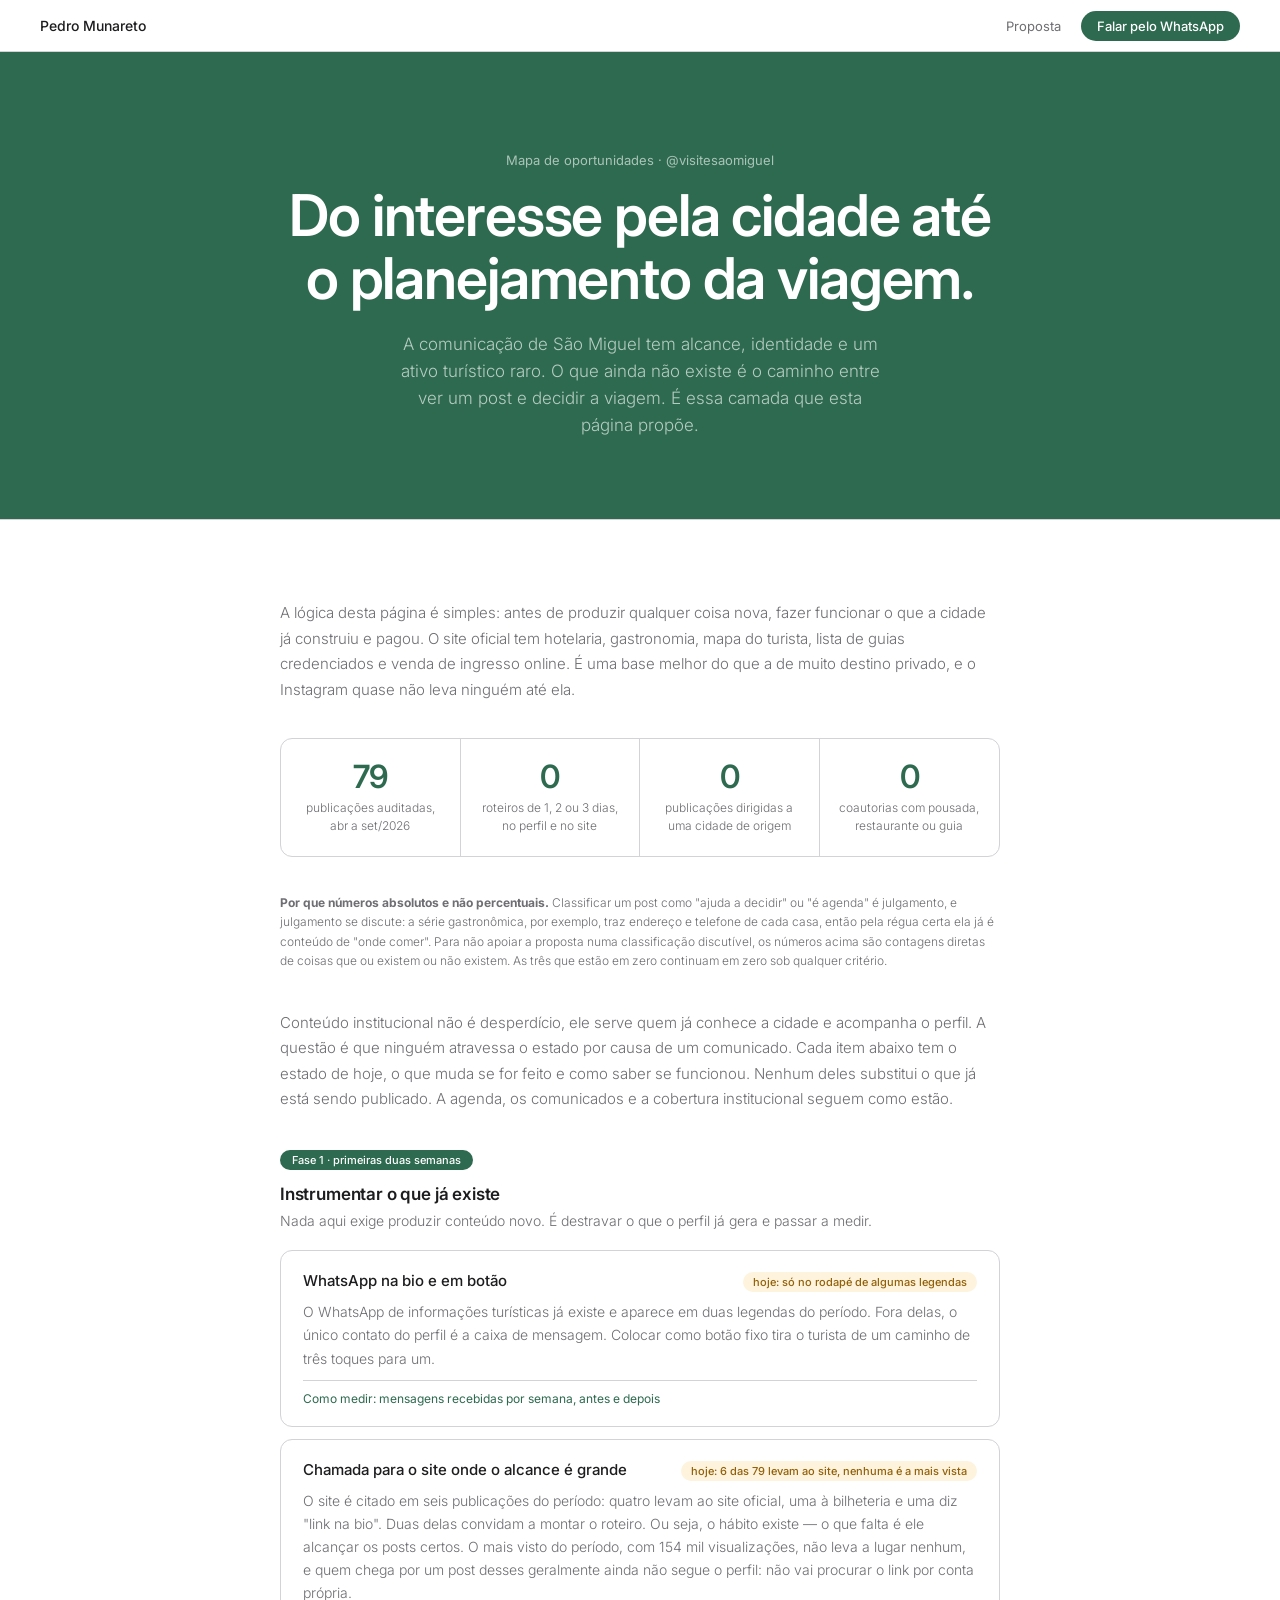
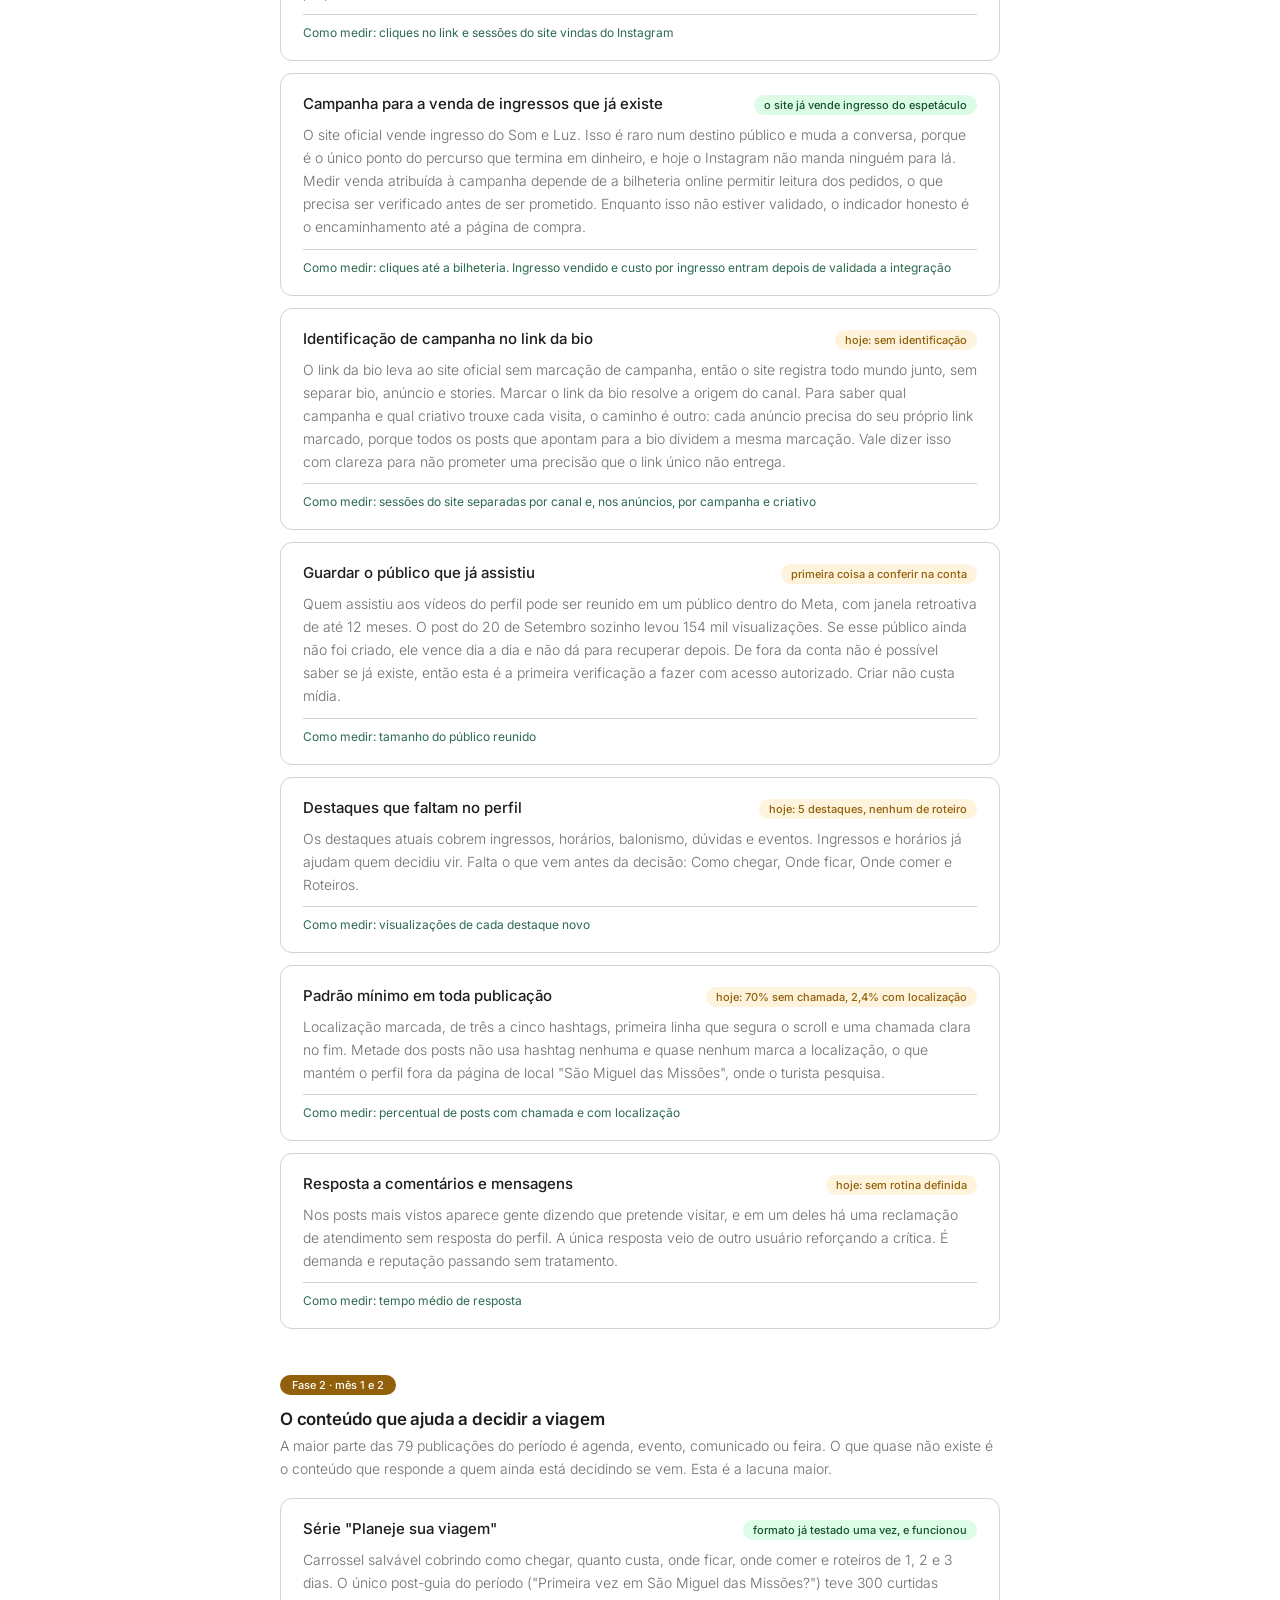
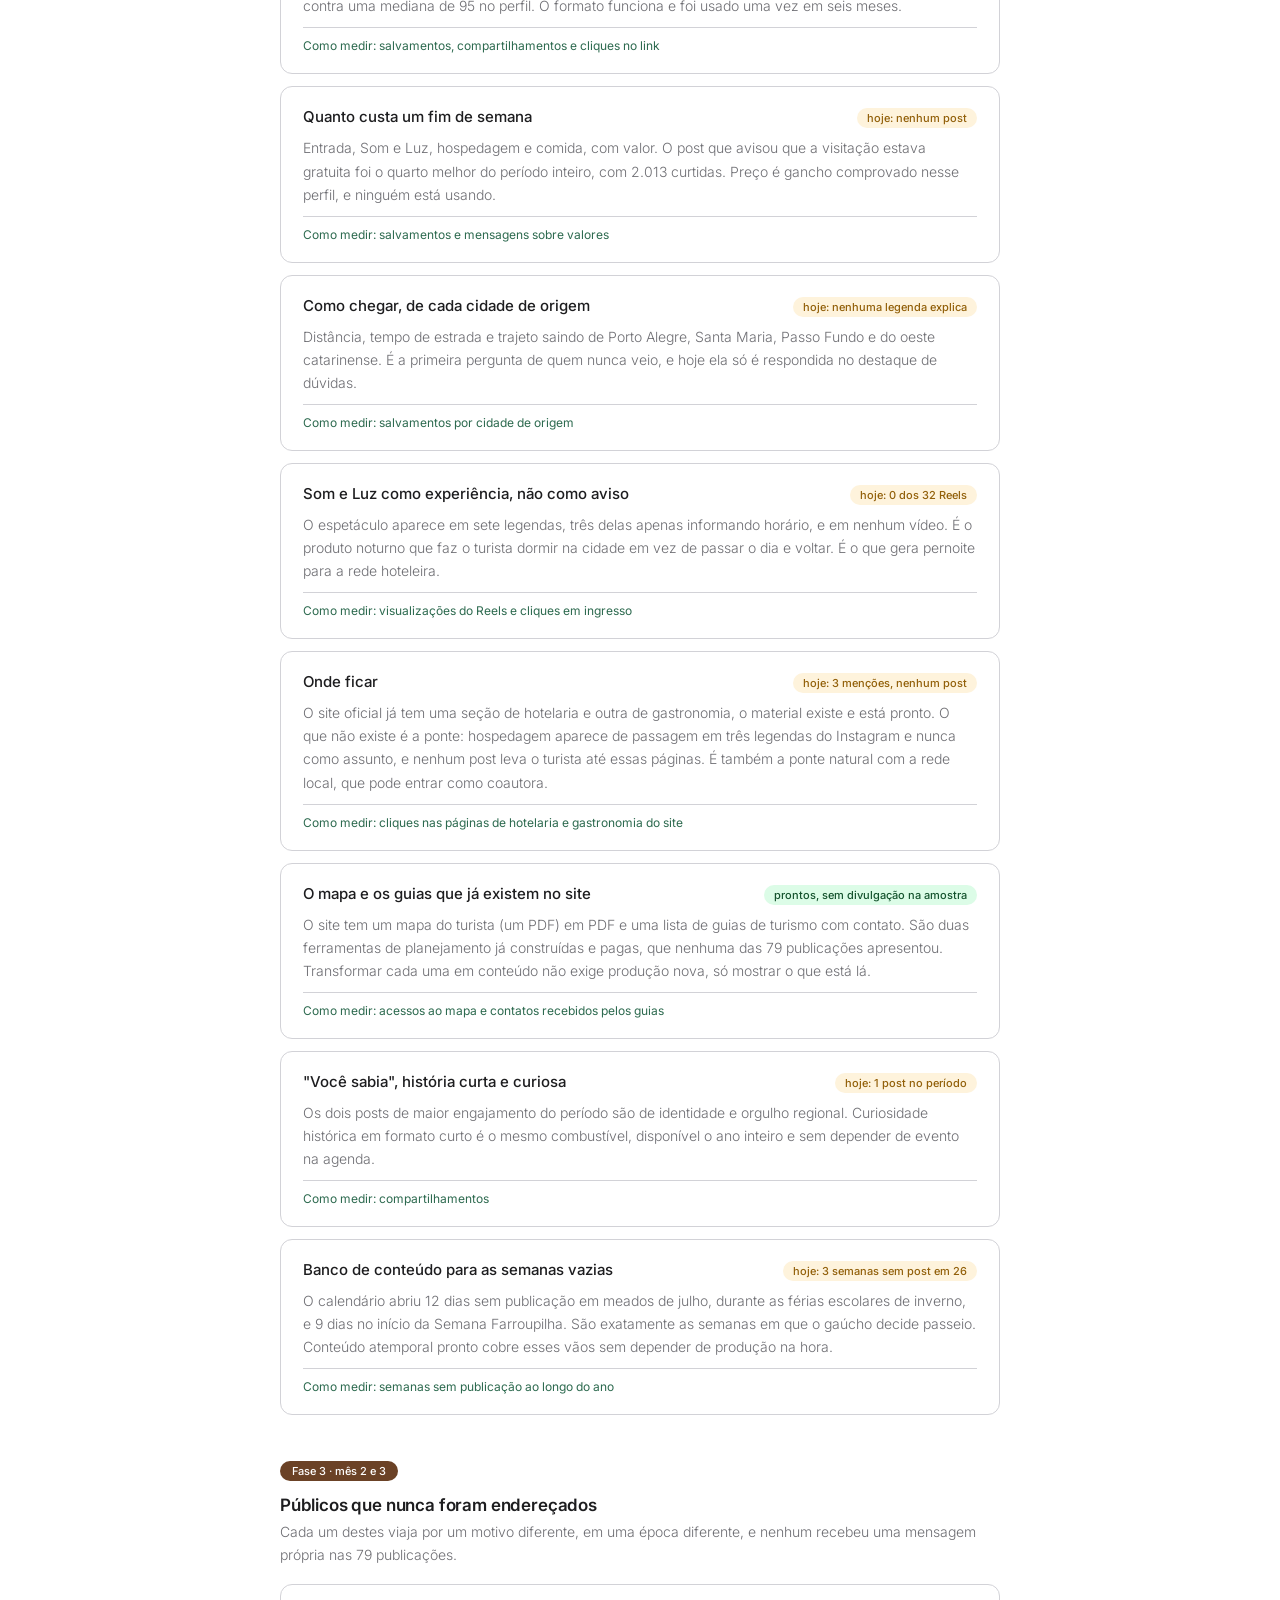
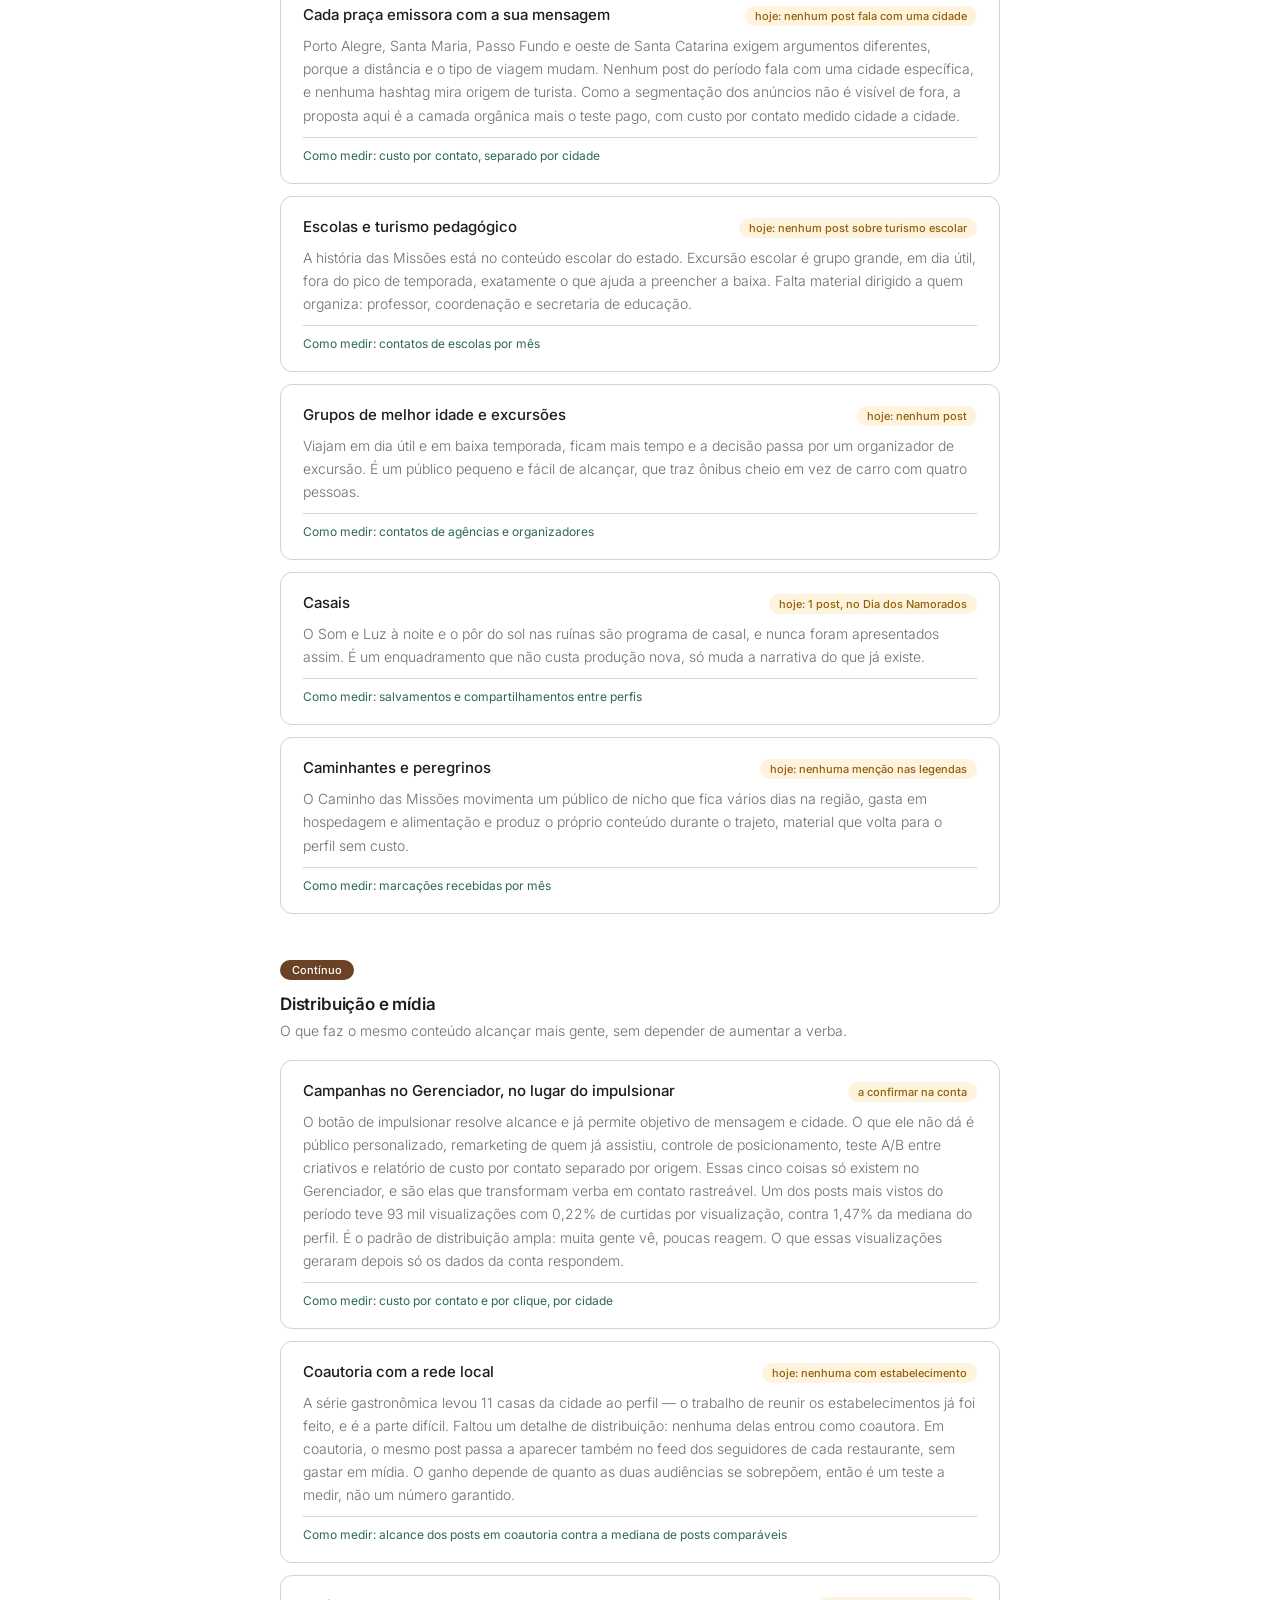
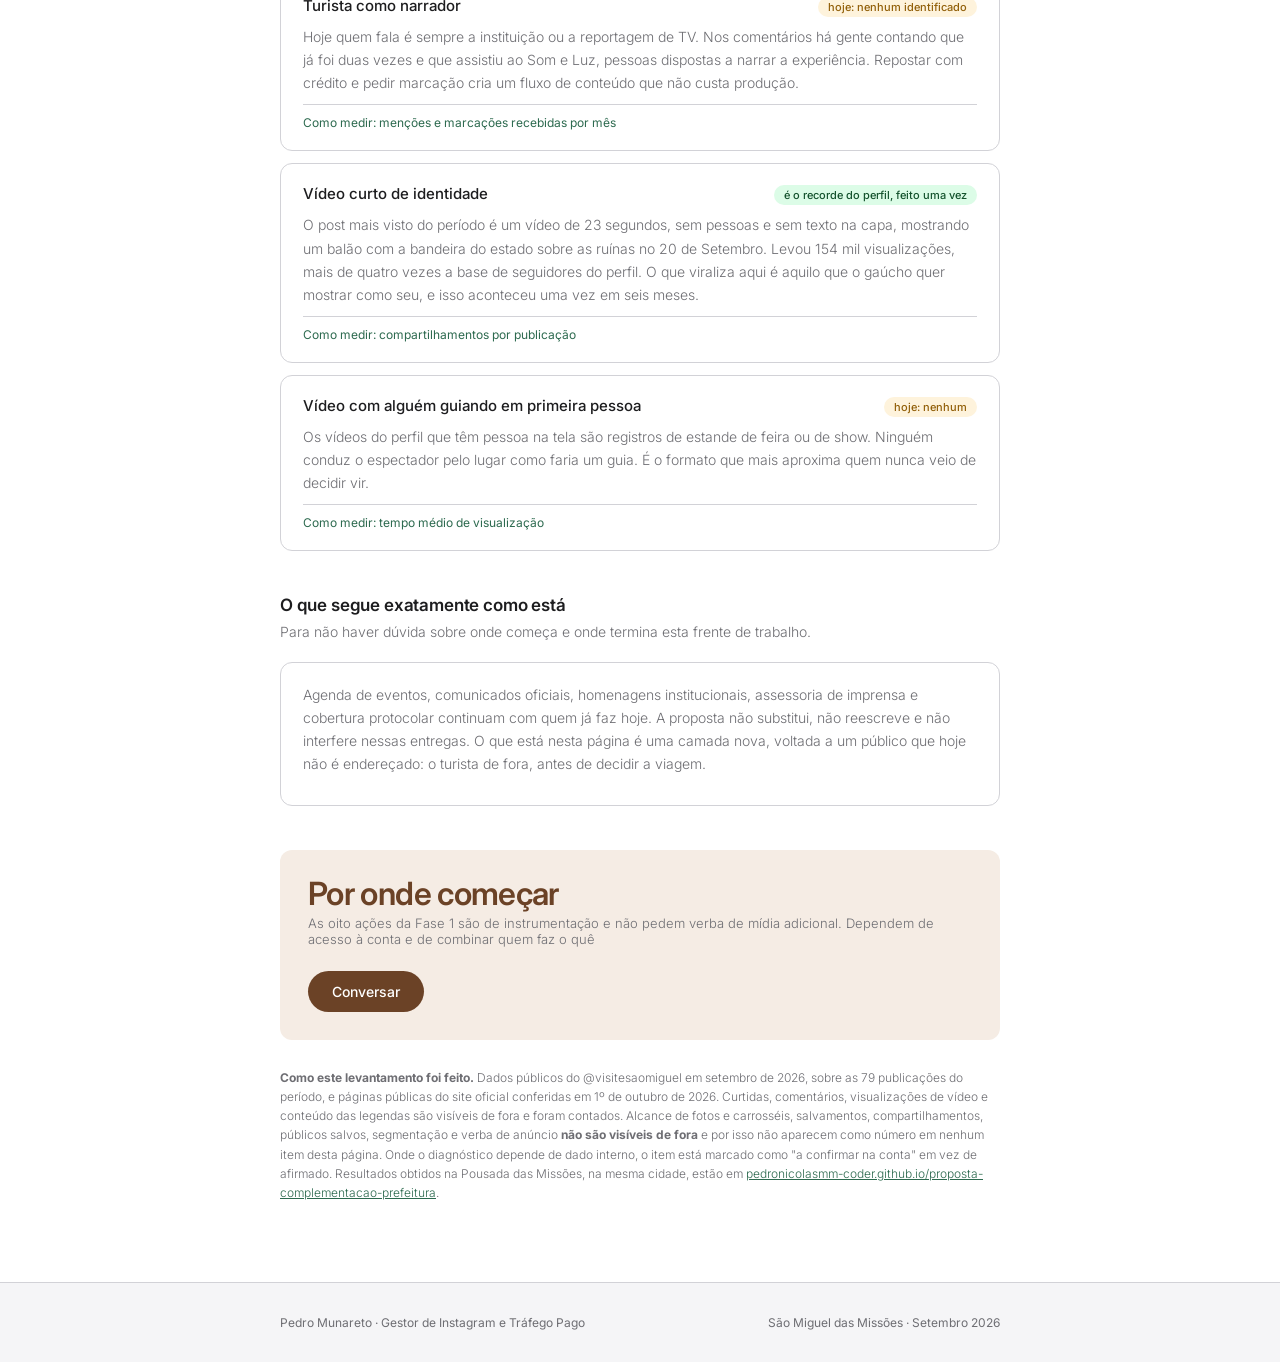
==== oportunidades.html @ d0639bc2 "Corrige os numeros reprovados na conferencia contra o perfil A afirmacao central estava errada: nao " ====
<!DOCTYPE html>
<html lang="pt-BR">
<head>
<meta charset="UTF-8">
<meta name="viewport" content="width=device-width, initial-scale=1.0">
<title>Oportunidades · São Miguel das Missões</title>
<link href="https://fonts.googleapis.com/css2?family=Inter:wght@300;400;500;600&display=swap" rel="stylesheet">
<link rel="stylesheet" href="estilo.css">
</head>
<body>

<nav>
  <span class="nav-brand">Pedro Munareto</span>
  <span class="nav-right">
    <a href="index.html" class="nav-link">Proposta</a>
    <a href="https://wa.me/5555991011436" class="nav-cta">Falar pelo WhatsApp</a>
  </span>
</nav>

<div class="hero">
  <div class="hero-inner">
    <div class="hero-kicker">Mapa de oportunidades · @visitesaomiguel</div>
    <h1>Do interesse pela cidade até o planejamento da viagem.</h1>
    <p class="hero-sub">A comunicação de São Miguel tem alcance, identidade e um ativo turístico raro. O que ainda não existe é o caminho entre ver um post e decidir a viagem. É essa camada que esta página propõe.</p>
  </div>
</div>

<div class="proposta">
  <div class="proposta-inner">

    <p class="intro">A lógica desta página é simples: antes de produzir qualquer coisa nova, fazer funcionar o que a cidade já construiu e pagou. O site oficial tem hotelaria, gastronomia, mapa do turista, lista de guias credenciados e venda de ingresso online. É uma base melhor do que a de muito destino privado, e o Instagram quase não leva ninguém até ela.</p>

    <div class="nums">
      <div class="num"><div class="num-valor">79</div><div class="num-desc">publicações auditadas, abr a set/2026</div></div>
      <div class="num"><div class="num-valor">0</div><div class="num-desc">roteiros de 1, 2 ou 3 dias, no perfil e no site</div></div>
      <div class="num"><div class="num-valor">0</div><div class="num-desc">publicações dirigidas a uma cidade de origem</div></div>
      <div class="num"><div class="num-valor">0</div><div class="num-desc">coautorias com pousada, restaurante ou guia</div></div>
    </div>

    <p class="fonte" style="margin-bottom:40px;"><strong>Por que números absolutos e não percentuais.</strong> Classificar um post como "ajuda a decidir" ou "é agenda" é julgamento, e julgamento se discute: a série gastronômica, por exemplo, traz endereço e telefone de cada casa, então pela régua certa ela já é conteúdo de "onde comer". Para não apoiar a proposta numa classificação discutível, os números acima são contagens diretas de coisas que ou existem ou não existem. As três que estão em zero continuam em zero sob qualquer critério.</p>

    <p class="intro">Conteúdo institucional não é desperdício, ele serve quem já conhece a cidade e acompanha o perfil. A questão é que ninguém atravessa o estado por causa de um comunicado. Cada item abaixo tem o estado de hoje, o que muda se for feito e como saber se funcionou. Nenhum deles substitui o que já está sendo publicado. A agenda, os comunicados e a cobertura institucional seguem como estão.</p>

    <!-- FASE 1 -->
    <div class="bloco">
      <span class="fase">Fase 1 · primeiras duas semanas</span>
      <h3>Instrumentar o que já existe</h3>
      <p class="bloco-sub">Nada aqui exige produzir conteúdo novo. É destravar o que o perfil já gera e passar a medir.</p>

      <div class="op">
        <div class="op-head">
          <span class="op-title">WhatsApp na bio e em botão</span>
          <span class="op-tag">hoje: só no rodapé de algumas legendas</span>
        </div>
        <p class="op-desc">O WhatsApp de informações turísticas já existe e aparece em duas legendas do período. Fora delas, o único contato do perfil é a caixa de mensagem. Colocar como botão fixo tira o turista de um caminho de três toques para um.</p>
        <p class="op-medir">Como medir: mensagens recebidas por semana, antes e depois</p>
      </div>

      <div class="op">
        <div class="op-head">
          <span class="op-title">Chamada para o site onde o alcance é grande</span>
          <span class="op-tag">hoje: 6 das 79 levam ao site, nenhuma é a mais vista</span>
        </div>
        <p class="op-desc">O site é citado em seis publicações do período: quatro levam ao site oficial, uma à bilheteria e uma diz "link na bio". Duas delas convidam a montar o roteiro. Ou seja, o hábito existe — o que falta é ele alcançar os posts certos. O mais visto do período, com 154 mil visualizações, não leva a lugar nenhum, e quem chega por um post desses geralmente ainda não segue o perfil: não vai procurar o link por conta própria.</p>
        <p class="op-medir">Como medir: cliques no link e sessões do site vindas do Instagram</p>
      </div>

      <div class="op">
        <div class="op-head">
          <span class="op-title">Campanha para a venda de ingressos que já existe</span>
          <span class="op-tag ok">o site já vende ingresso do espetáculo</span>
        </div>
        <p class="op-desc">O site oficial vende ingresso do Som e Luz. Isso é raro num destino público e muda a conversa, porque é o único ponto do percurso que termina em dinheiro, e hoje o Instagram não manda ninguém para lá. Medir venda atribuída à campanha depende de a bilheteria online permitir leitura dos pedidos, o que precisa ser verificado antes de ser prometido. Enquanto isso não estiver validado, o indicador honesto é o encaminhamento até a página de compra.</p>
        <p class="op-medir">Como medir: cliques até a bilheteria. Ingresso vendido e custo por ingresso entram depois de validada a integração</p>
      </div>

      <div class="op">
        <div class="op-head">
          <span class="op-title">Identificação de campanha no link da bio</span>
          <span class="op-tag">hoje: sem identificação</span>
        </div>
        <p class="op-desc">O link da bio leva ao site oficial sem marcação de campanha, então o site registra todo mundo junto, sem separar bio, anúncio e stories. Marcar o link da bio resolve a origem do canal. Para saber qual campanha e qual criativo trouxe cada visita, o caminho é outro: cada anúncio precisa do seu próprio link marcado, porque todos os posts que apontam para a bio dividem a mesma marcação. Vale dizer isso com clareza para não prometer uma precisão que o link único não entrega.</p>
        <p class="op-medir">Como medir: sessões do site separadas por canal e, nos anúncios, por campanha e criativo</p>
      </div>

      <div class="op">
        <div class="op-head">
          <span class="op-title">Guardar o público que já assistiu</span>
          <span class="op-tag">primeira coisa a conferir na conta</span>
        </div>
        <p class="op-desc">Quem assistiu aos vídeos do perfil pode ser reunido em um público dentro do Meta, com janela retroativa de até 12 meses. O post do 20 de Setembro sozinho levou 154 mil visualizações. Se esse público ainda não foi criado, ele vence dia a dia e não dá para recuperar depois. De fora da conta não é possível saber se já existe, então esta é a primeira verificação a fazer com acesso autorizado. Criar não custa mídia.</p>
        <p class="op-medir">Como medir: tamanho do público reunido</p>
      </div>

      <div class="op">
        <div class="op-head">
          <span class="op-title">Destaques que faltam no perfil</span>
          <span class="op-tag">hoje: 5 destaques, nenhum de roteiro</span>
        </div>
        <p class="op-desc">Os destaques atuais cobrem ingressos, horários, balonismo, dúvidas e eventos. Ingressos e horários já ajudam quem decidiu vir. Falta o que vem antes da decisão: Como chegar, Onde ficar, Onde comer e Roteiros.</p>
        <p class="op-medir">Como medir: visualizações de cada destaque novo</p>
      </div>

      <div class="op">
        <div class="op-head">
          <span class="op-title">Padrão mínimo em toda publicação</span>
          <span class="op-tag">hoje: 70% sem chamada, 2,4% com localização</span>
        </div>
        <p class="op-desc">Localização marcada, de três a cinco hashtags, primeira linha que segura o scroll e uma chamada clara no fim. Metade dos posts não usa hashtag nenhuma e quase nenhum marca a localização, o que mantém o perfil fora da página de local "São Miguel das Missões", onde o turista pesquisa.</p>
        <p class="op-medir">Como medir: percentual de posts com chamada e com localização</p>
      </div>

      <div class="op">
        <div class="op-head">
          <span class="op-title">Resposta a comentários e mensagens</span>
          <span class="op-tag">hoje: sem rotina definida</span>
        </div>
        <p class="op-desc">Nos posts mais vistos aparece gente dizendo que pretende visitar, e em um deles há uma reclamação de atendimento sem resposta do perfil. A única resposta veio de outro usuário reforçando a crítica. É demanda e reputação passando sem tratamento.</p>
        <p class="op-medir">Como medir: tempo médio de resposta</p>
      </div>
    </div>

    <!-- FASE 2 -->
    <div class="bloco">
      <span class="fase dois">Fase 2 · mês 1 e 2</span>
      <h3>O conteúdo que ajuda a decidir a viagem</h3>
      <p class="bloco-sub">A maior parte das 79 publicações do período é agenda, evento, comunicado ou feira. O que quase não existe é o conteúdo que responde a quem ainda está decidindo se vem. Esta é a lacuna maior.</p>

      <div class="op">
        <div class="op-head">
          <span class="op-title">Série "Planeje sua viagem"</span>
          <span class="op-tag ok">formato já testado uma vez, e funcionou</span>
        </div>
        <p class="op-desc">Carrossel salvável cobrindo como chegar, quanto custa, onde ficar, onde comer e roteiros de 1, 2 e 3 dias. O único post-guia do período ("Primeira vez em São Miguel das Missões?") teve 300 curtidas contra uma mediana de 95 no perfil. O formato funciona e foi usado uma vez em seis meses.</p>
        <p class="op-medir">Como medir: salvamentos, compartilhamentos e cliques no link</p>
      </div>

      <div class="op">
        <div class="op-head">
          <span class="op-title">Quanto custa um fim de semana</span>
          <span class="op-tag">hoje: nenhum post</span>
        </div>
        <p class="op-desc">Entrada, Som e Luz, hospedagem e comida, com valor. O post que avisou que a visitação estava gratuita foi o quarto melhor do período inteiro, com 2.013 curtidas. Preço é gancho comprovado nesse perfil, e ninguém está usando.</p>
        <p class="op-medir">Como medir: salvamentos e mensagens sobre valores</p>
      </div>

      <div class="op">
        <div class="op-head">
          <span class="op-title">Como chegar, de cada cidade de origem</span>
          <span class="op-tag">hoje: nenhuma legenda explica</span>
        </div>
        <p class="op-desc">Distância, tempo de estrada e trajeto saindo de Porto Alegre, Santa Maria, Passo Fundo e do oeste catarinense. É a primeira pergunta de quem nunca veio, e hoje ela só é respondida no destaque de dúvidas.</p>
        <p class="op-medir">Como medir: salvamentos por cidade de origem</p>
      </div>

      <div class="op">
        <div class="op-head">
          <span class="op-title">Som e Luz como experiência, não como aviso</span>
          <span class="op-tag">hoje: 0 dos 32 Reels</span>
        </div>
        <p class="op-desc">O espetáculo aparece em sete legendas, três delas apenas informando horário, e em nenhum vídeo. É o produto noturno que faz o turista dormir na cidade em vez de passar o dia e voltar. É o que gera pernoite para a rede hoteleira.</p>
        <p class="op-medir">Como medir: visualizações do Reels e cliques em ingresso</p>
      </div>

      <div class="op">
        <div class="op-head">
          <span class="op-title">Onde ficar</span>
          <span class="op-tag">hoje: 3 menções, nenhum post</span>
        </div>
        <p class="op-desc">O site oficial já tem uma seção de hotelaria e outra de gastronomia, o material existe e está pronto. O que não existe é a ponte: hospedagem aparece de passagem em três legendas do Instagram e nunca como assunto, e nenhum post leva o turista até essas páginas. É também a ponte natural com a rede local, que pode entrar como coautora.</p>
        <p class="op-medir">Como medir: cliques nas páginas de hotelaria e gastronomia do site</p>
      </div>

      <div class="op">
        <div class="op-head">
          <span class="op-title">O mapa e os guias que já existem no site</span>
          <span class="op-tag ok">prontos, sem divulgação na amostra</span>
        </div>
        <p class="op-desc">O site tem um mapa do turista (um PDF) em PDF e uma lista de guias de turismo com contato. São duas ferramentas de planejamento já construídas e pagas, que nenhuma das 79 publicações apresentou. Transformar cada uma em conteúdo não exige produção nova, só mostrar o que está lá.</p>
        <p class="op-medir">Como medir: acessos ao mapa e contatos recebidos pelos guias</p>
      </div>

      <div class="op">
        <div class="op-head">
          <span class="op-title">"Você sabia", história curta e curiosa</span>
          <span class="op-tag">hoje: 1 post no período</span>
        </div>
        <p class="op-desc">Os dois posts de maior engajamento do período são de identidade e orgulho regional. Curiosidade histórica em formato curto é o mesmo combustível, disponível o ano inteiro e sem depender de evento na agenda.</p>
        <p class="op-medir">Como medir: compartilhamentos</p>
      </div>

      <div class="op">
        <div class="op-head">
          <span class="op-title">Banco de conteúdo para as semanas vazias</span>
          <span class="op-tag">hoje: 3 semanas sem post em 26</span>
        </div>
        <p class="op-desc">O calendário abriu 12 dias sem publicação em meados de julho, durante as férias escolares de inverno, e 9 dias no início da Semana Farroupilha. São exatamente as semanas em que o gaúcho decide passeio. Conteúdo atemporal pronto cobre esses vãos sem depender de produção na hora.</p>
        <p class="op-medir">Como medir: semanas sem publicação ao longo do ano</p>
      </div>
    </div>

    <!-- FASE 3 -->
    <div class="bloco">
      <span class="fase tres">Fase 3 · mês 2 e 3</span>
      <h3>Públicos que nunca foram endereçados</h3>
      <p class="bloco-sub">Cada um destes viaja por um motivo diferente, em uma época diferente, e nenhum recebeu uma mensagem própria nas 79 publicações.</p>

      <div class="op">
        <div class="op-head">
          <span class="op-title">Cada praça emissora com a sua mensagem</span>
          <span class="op-tag">hoje: nenhum post fala com uma cidade</span>
        </div>
        <p class="op-desc">Porto Alegre, Santa Maria, Passo Fundo e oeste de Santa Catarina exigem argumentos diferentes, porque a distância e o tipo de viagem mudam. Nenhum post do período fala com uma cidade específica, e nenhuma hashtag mira origem de turista. Como a segmentação dos anúncios não é visível de fora, a proposta aqui é a camada orgânica mais o teste pago, com custo por contato medido cidade a cidade.</p>
        <p class="op-medir">Como medir: custo por contato, separado por cidade</p>
      </div>

      <div class="op">
        <div class="op-head">
          <span class="op-title">Escolas e turismo pedagógico</span>
          <span class="op-tag">hoje: nenhum post sobre turismo escolar</span>
        </div>
        <p class="op-desc">A história das Missões está no conteúdo escolar do estado. Excursão escolar é grupo grande, em dia útil, fora do pico de temporada, exatamente o que ajuda a preencher a baixa. Falta material dirigido a quem organiza: professor, coordenação e secretaria de educação.</p>
        <p class="op-medir">Como medir: contatos de escolas por mês</p>
      </div>

      <div class="op">
        <div class="op-head">
          <span class="op-title">Grupos de melhor idade e excursões</span>
          <span class="op-tag">hoje: nenhum post</span>
        </div>
        <p class="op-desc">Viajam em dia útil e em baixa temporada, ficam mais tempo e a decisão passa por um organizador de excursão. É um público pequeno e fácil de alcançar, que traz ônibus cheio em vez de carro com quatro pessoas.</p>
        <p class="op-medir">Como medir: contatos de agências e organizadores</p>
      </div>

      <div class="op">
        <div class="op-head">
          <span class="op-title">Casais</span>
          <span class="op-tag">hoje: 1 post, no Dia dos Namorados</span>
        </div>
        <p class="op-desc">O Som e Luz à noite e o pôr do sol nas ruínas são programa de casal, e nunca foram apresentados assim. É um enquadramento que não custa produção nova, só muda a narrativa do que já existe.</p>
        <p class="op-medir">Como medir: salvamentos e compartilhamentos entre perfis</p>
      </div>

      <div class="op">
        <div class="op-head">
          <span class="op-title">Caminhantes e peregrinos</span>
          <span class="op-tag">hoje: nenhuma menção nas legendas</span>
        </div>
        <p class="op-desc">O Caminho das Missões movimenta um público de nicho que fica vários dias na região, gasta em hospedagem e alimentação e produz o próprio conteúdo durante o trajeto, material que volta para o perfil sem custo.</p>
        <p class="op-medir">Como medir: marcações recebidas por mês</p>
      </div>
    </div>

    <!-- FASE 4 -->
    <div class="bloco">
      <span class="fase tres">Contínuo</span>
      <h3>Distribuição e mídia</h3>
      <p class="bloco-sub">O que faz o mesmo conteúdo alcançar mais gente, sem depender de aumentar a verba.</p>

      <div class="op">
        <div class="op-head">
          <span class="op-title">Campanhas no Gerenciador, no lugar do impulsionar</span>
          <span class="op-tag">a confirmar na conta</span>
        </div>
        <p class="op-desc">O botão de impulsionar resolve alcance e já permite objetivo de mensagem e cidade. O que ele não dá é público personalizado, remarketing de quem já assistiu, controle de posicionamento, teste A/B entre criativos e relatório de custo por contato separado por origem. Essas cinco coisas só existem no Gerenciador, e são elas que transformam verba em contato rastreável. Um dos posts mais vistos do período teve 93 mil visualizações com 0,22% de curtidas por visualização, contra 1,47% da mediana do perfil. É o padrão de distribuição ampla: muita gente vê, poucas reagem. O que essas visualizações geraram depois só os dados da conta respondem.</p>
        <p class="op-medir">Como medir: custo por contato e por clique, por cidade</p>
      </div>

      <div class="op">
        <div class="op-head">
          <span class="op-title">Coautoria com a rede local</span>
          <span class="op-tag">hoje: nenhuma com estabelecimento</span>
        </div>
        <p class="op-desc">A série gastronômica levou 11 casas da cidade ao perfil — o trabalho de reunir os estabelecimentos já foi feito, e é a parte difícil. Faltou um detalhe de distribuição: nenhuma delas entrou como coautora. Em coautoria, o mesmo post passa a aparecer também no feed dos seguidores de cada restaurante, sem gastar em mídia. O ganho depende de quanto as duas audiências se sobrepõem, então é um teste a medir, não um número garantido.</p>
        <p class="op-medir">Como medir: alcance dos posts em coautoria contra a mediana de posts comparáveis</p>
      </div>

      <div class="op">
        <div class="op-head">
          <span class="op-title">Turista como narrador</span>
          <span class="op-tag">hoje: nenhum identificado</span>
        </div>
        <p class="op-desc">Hoje quem fala é sempre a instituição ou a reportagem de TV. Nos comentários há gente contando que já foi duas vezes e que assistiu ao Som e Luz, pessoas dispostas a narrar a experiência. Repostar com crédito e pedir marcação cria um fluxo de conteúdo que não custa produção.</p>
        <p class="op-medir">Como medir: menções e marcações recebidas por mês</p>
      </div>

      <div class="op">
        <div class="op-head">
          <span class="op-title">Vídeo curto de identidade</span>
          <span class="op-tag ok">é o recorde do perfil, feito uma vez</span>
        </div>
        <p class="op-desc">O post mais visto do período é um vídeo de 23 segundos, sem pessoas e sem texto na capa, mostrando um balão com a bandeira do estado sobre as ruínas no 20 de Setembro. Levou 154 mil visualizações, mais de quatro vezes a base de seguidores do perfil. O que viraliza aqui é aquilo que o gaúcho quer mostrar como seu, e isso aconteceu uma vez em seis meses.</p>
        <p class="op-medir">Como medir: compartilhamentos por publicação</p>
      </div>

      <div class="op">
        <div class="op-head">
          <span class="op-title">Vídeo com alguém guiando em primeira pessoa</span>
          <span class="op-tag">hoje: nenhum</span>
        </div>
        <p class="op-desc">Os vídeos do perfil que têm pessoa na tela são registros de estande de feira ou de show. Ninguém conduz o espectador pelo lugar como faria um guia. É o formato que mais aproxima quem nunca veio de decidir vir.</p>
        <p class="op-medir">Como medir: tempo médio de visualização</p>
      </div>
    </div>

    <!-- LIMITES -->
    <div class="bloco">
      <h3>O que segue exatamente como está</h3>
      <p class="bloco-sub">Para não haver dúvida sobre onde começa e onde termina esta frente de trabalho.</p>
      <div class="op">
        <p class="op-desc">Agenda de eventos, comunicados oficiais, homenagens institucionais, assessoria de imprensa e cobertura protocolar continuam com quem já faz hoje. A proposta não substitui, não reescreve e não interfere nessas entregas. O que está nesta página é uma camada nova, voltada a um público que hoje não é endereçado: o turista de fora, antes de decidir a viagem.</p>
      </div>
    </div>

    <div class="preco-row">
      <div>
        <div class="preco-valor">Por onde começar</div>
        <div class="preco-detalhe">As oito ações da Fase 1 são de instrumentação e não pedem verba de mídia adicional. Dependem de acesso à conta e de combinar quem faz o quê</div>
      </div>
      <a href="https://wa.me/5555991011436" class="btn">Conversar</a>
    </div>

    <p class="fonte" style="margin-top:28px;"><strong>Como este levantamento foi feito.</strong> Dados públicos do @visitesaomiguel em setembro de 2026, sobre as 79 publicações do período, e páginas públicas do site oficial conferidas em 1º de outubro de 2026. Curtidas, comentários, visualizações de vídeo e conteúdo das legendas são visíveis de fora e foram contados. Alcance de fotos e carrosséis, salvamentos, compartilhamentos, públicos salvos, segmentação e verba de anúncio <strong>não são visíveis de fora</strong> e por isso não aparecem como número em nenhum item desta página. Onde o diagnóstico depende de dado interno, o item está marcado como "a confirmar na conta" em vez de afirmado. Resultados obtidos na Pousada das Missões, na mesma cidade, estão em <a href="https://pedronicolasmm-coder.github.io/proposta-complementacao-prefeitura/">pedronicolasmm-coder.github.io/proposta-complementacao-prefeitura</a>.</p>

  </div>
</div>

<footer>
  <div class="footer-inner">
    <span>Pedro Munareto · Gestor de Instagram e Tráfego Pago</span>
    <span>São Miguel das Missões · Setembro 2026</span>
  </div>
</footer>

</body>
</html>
---- estilo.css ----
*, *::before, *::after { box-sizing: border-box; margin: 0; padding: 0; }

  :root {
    --black: #1d1d1f;
    --gray: #6e6e73;
    --gray-light: #f5f5f7;
    --gray-line: #d2d2d7;
    --green: #2d6a4f;
    --green-light: #e8f2ec;
    --amber: #92600a;
    --amber-light: #fef3dc;
    --brown: #6b4226;
    --brown-light: #f5ece4;
    --white: #ffffff;
    --col: 720px;
  }

  html { font-size: 16px; }
  body {
    background: var(--white);
    color: var(--black);
    font-family: 'Inter', -apple-system, BlinkMacSystemFont, sans-serif;
    font-weight: 400;
    -webkit-font-smoothing: antialiased;
  }

  /* NAV */
  nav {
    background: rgba(255,255,255,0.85);
    backdrop-filter: saturate(180%) blur(20px);
    border-bottom: 1px solid var(--gray-line);
    padding: 0 40px;
    position: sticky;
    top: 0;
    z-index: 100;
    height: 52px;
    display: flex;
    align-items: center;
    justify-content: space-between;
  }
  .nav-brand {
    font-size: 14px;
    font-weight: 500;
    color: var(--black);
  }
  .nav-cta {
    font-size: 13px;
    font-weight: 500;
    color: var(--white);
    background: var(--green);
    padding: 7px 16px;
    border-radius: 980px;
    text-decoration: none;
    transition: opacity 0.15s;
  }
  .nav-cta:hover { opacity: 0.85; }

  /* HERO */
  .hero {
    padding: 100px 40px 80px;
    text-align: center;
    background: var(--green);
  }
  .hero-inner { max-width: var(--col); margin: 0 auto; }
  .hero-kicker {
    font-size: 13px;
    font-weight: 400;
    color: rgba(255,255,255,0.6);
    margin-bottom: 16px;
  }
  .hero h1 {
    font-size: clamp(2.2rem, 5vw, 3.6rem);
    font-weight: 600;
    color: var(--white);
    line-height: 1.1;
    letter-spacing: -0.02em;
    margin-bottom: 20px;
  }
  .hero-sub {
    font-size: 17px;
    color: rgba(255,255,255,0.65);
    line-height: 1.6;
    font-weight: 300;
    max-width: 480px;
    margin: 0 auto;
  }

  /* PROPOSTA */
  .proposta {
    padding: 80px 40px;
    border-top: 1px solid var(--gray-line);
  }
  .proposta-inner {
    max-width: var(--col);
    margin: 0 auto;
  }

  .proposta-kicker {
    font-size: 12px;
    font-weight: 500;
    color: var(--brown);
    letter-spacing: 0.04em;
    text-transform: uppercase;
    margin-bottom: 12px;
  }
  .proposta h2 {
    font-size: clamp(1.6rem, 3.5vw, 2.4rem);
    font-weight: 600;
    color: var(--black);
    letter-spacing: -0.02em;
    line-height: 1.15;
    margin-bottom: 32px;
  }

  /* PROBLEMA */
  .problema {
    background: var(--amber-light);
    border-radius: 12px;
    border-left: 3px solid var(--amber);
    padding: 24px 28px;
    margin-bottom: 40px;
  }
  .problema-label {
    font-size: 11px;
    font-weight: 500;
    color: var(--amber);
    letter-spacing: 0.06em;
    text-transform: uppercase;
    margin-bottom: 10px;
  }
  .problema p {
    font-size: 15px;
    color: var(--black);
    line-height: 1.65;
    font-weight: 300;
  }

  /* NUMEROS DA AUDITORIA */
  .nums {
    display: grid;
    grid-template-columns: repeat(4, 1fr);
    border: 1px solid var(--gray-line);
    border-radius: 12px;
    overflow: hidden;
    margin-bottom: 36px;
  }
  .num {
    padding: 22px 16px;
    text-align: center;
    border-right: 1px solid var(--gray-line);
  }
  .num:last-child { border-right: none; }
  .num-valor {
    font-size: clamp(1.5rem, 3vw, 2rem);
    font-weight: 600;
    color: var(--green);
    letter-spacing: -0.02em;
    line-height: 1;
    margin-bottom: 6px;
  }
  .num-desc { font-size: 12px; color: var(--gray); line-height: 1.45; font-weight: 300; }

  .fonte {
    font-size: 12px;
    color: var(--gray);
    font-weight: 300;
    line-height: 1.6;
  }
  .fonte a { color: var(--green); }

  /* GRID */
  .grid {
    display: grid;
    grid-template-columns: 1fr 1fr;
    gap: 16px;
    margin-bottom: 48px;
  }
  .grid-item {
    padding: 24px;
    background: var(--green-light);
    border-radius: 12px;
    border-top: 2px solid var(--green);
  }
  .grid-title {
    font-size: 15px;
    font-weight: 500;
    color: var(--green);
    margin-bottom: 6px;
  }
  .grid-desc {
    font-size: 14px;
    color: var(--gray);
    line-height: 1.6;
    font-weight: 300;
  }

  /* PRECO */
  .preco-row {
    display: flex;
    align-items: center;
    justify-content: space-between;
    gap: 24px;
    flex-wrap: wrap;
    padding: 28px 28px;
    background: var(--brown-light);
    border-radius: 12px;
  }
  .preco-valor {
    font-size: 2rem;
    font-weight: 600;
    color: var(--brown);
    letter-spacing: -0.02em;
    line-height: 1;
  }
  .preco-detalhe {
    font-size: 13px;
    color: var(--gray);
    margin-top: 5px;
    font-weight: 300;
  }
  .btn {
    display: inline-block;
    background: var(--brown);
    color: var(--white);
    font-size: 14px;
    font-weight: 500;
    padding: 12px 24px;
    border-radius: 980px;
    text-decoration: none;
    white-space: nowrap;
    transition: opacity 0.15s;
  }
  .btn:hover { opacity: 0.85; }

  /* PROPOSTA COMPLETA */
  .proposta-completa {
    background: var(--green);
    border-top: none;
  }
  .proposta-completa .proposta-kicker { color: rgba(255,255,255,0.65); }
  .proposta-completa h2 { color: var(--white); }
  .proposta-completa .problema {
    background: rgba(255,255,255,0.12);
    border-left-color: rgba(255,255,255,0.4);
  }
  .proposta-completa .problema-label { color: rgba(255,255,255,0.55); }
  .proposta-completa .problema p { color: rgba(255,255,255,0.85); }
  .proposta-completa .grid-item {
    background: rgba(255,255,255,0.12);
    border-top-color: rgba(255,255,255,0.3);
  }
  .proposta-completa .grid-title { color: var(--white); }
  .proposta-completa .grid-desc { color: rgba(255,255,255,0.6); }
  .proposta-completa .preco-row {
    background: var(--amber-light);
  }
  .proposta-completa .preco-valor { color: var(--amber); }
  .proposta-completa .preco-detalhe { color: var(--gray); }
  .proposta-completa .btn {
    background: var(--amber);
    color: var(--white);
  }

  .badge {
    display: inline-block;
    background: #86efac;
    color: #14532d;
    font-size: 11px;
    font-weight: 500;
    padding: 3px 10px;
    border-radius: 20px;
    margin-bottom: 16px;
    letter-spacing: 0.02em;
  }

  .plataformas {
    display: flex;
    gap: 8px;
    flex-wrap: wrap;
    margin-bottom: 36px;
  }
  .plat {
    border: 1px solid rgba(255,255,255,0.18);
    color: rgba(255,255,255,0.5);
    font-size: 12px;
    padding: 4px 12px;
    border-radius: 20px;
    font-weight: 300;
  }

  .economia-tag {
    display: inline-block;
    background: #86efac;
    color: #14532d;
    font-size: 11px;
    font-weight: 500;
    padding: 2px 10px;
    border-radius: 20px;
    margin-left: 12px;
    vertical-align: middle;
  }

  /* FOOTER */
  footer {
    background: var(--gray-light);
    padding: 32px 40px;
    border-top: 1px solid var(--gray-line);
  }
  .footer-inner {
    max-width: var(--col);
    margin: 0 auto;
    display: flex;
    justify-content: space-between;
    flex-wrap: wrap;
    gap: 8px;
  }
  .footer-inner span { font-size: 12px; color: var(--gray); }

  @media (max-width: 580px) {
    .grid { grid-template-columns: 1fr; }
    .nums { grid-template-columns: 1fr 1fr; }
    .num:nth-child(2) { border-right: none; }
    .num:nth-child(1), .num:nth-child(2) { border-bottom: 1px solid var(--gray-line); }
    .preco-row { flex-direction: column; align-items: flex-start; }
    .proposta { padding: 56px 20px; }
    nav { padding: 0 20px; }
    .hero { padding: 72px 20px 56px; }
    footer { padding: 24px 20px; }
  }

  @media (prefers-reduced-motion: reduce) {
    * { transition: none !important; }
  }

  /* ===== PAGINA DE OPORTUNIDADES ===== */

  .nav-link {
    font-size: 13px;
    color: var(--gray);
    text-decoration: none;
    font-weight: 400;
    margin-right: 20px;
  }
  .nav-link:hover { color: var(--black); }
  .nav-right { display: flex; align-items: center; }

  .intro {
    font-size: 15px;
    color: var(--gray);
    line-height: 1.7;
    font-weight: 300;
    margin-bottom: 36px;
  }

  /* item de oportunidade */
  .op {
    border: 1px solid var(--gray-line);
    border-radius: 12px;
    padding: 20px 22px;
    margin-bottom: 12px;
  }
  .op-head {
    display: flex;
    align-items: baseline;
    justify-content: space-between;
    gap: 12px;
    flex-wrap: wrap;
    margin-bottom: 8px;
  }
  .op-title {
    font-size: 15px;
    font-weight: 500;
    color: var(--black);
  }
  .op-tag {
    font-size: 11px;
    font-weight: 500;
    color: var(--amber);
    background: var(--amber-light);
    padding: 3px 10px;
    border-radius: 20px;
    white-space: nowrap;
  }
  .op-tag.ok {
    color: #14532d;
    background: #dcfce7;
  }
  .op-desc {
    font-size: 14px;
    color: var(--gray);
    line-height: 1.65;
    font-weight: 300;
    margin-bottom: 10px;
  }
  .op-medir {
    font-size: 12px;
    color: var(--green);
    font-weight: 400;
    border-top: 1px solid var(--gray-line);
    padding-top: 10px;
  }

  /* prioridade */
  .fase {
    display: inline-block;
    font-size: 11px;
    font-weight: 500;
    color: var(--white);
    background: var(--green);
    padding: 3px 12px;
    border-radius: 20px;
    margin-bottom: 14px;
  }
  .fase.dois { background: var(--amber); }
  .fase.tres { background: var(--brown); }

  .bloco { margin-bottom: 44px; }
  .bloco h3 {
    font-size: 17px;
    font-weight: 600;
    color: var(--black);
    margin-bottom: 6px;
    letter-spacing: -0.01em;
  }
  .bloco-sub {
    font-size: 14px;
    color: var(--gray);
    font-weight: 300;
    line-height: 1.6;
    margin-bottom: 18px;
  }

  @media (max-width: 580px) {
    .nav-link { margin-right: 12px; }
    .op { padding: 16px 18px; }
  }
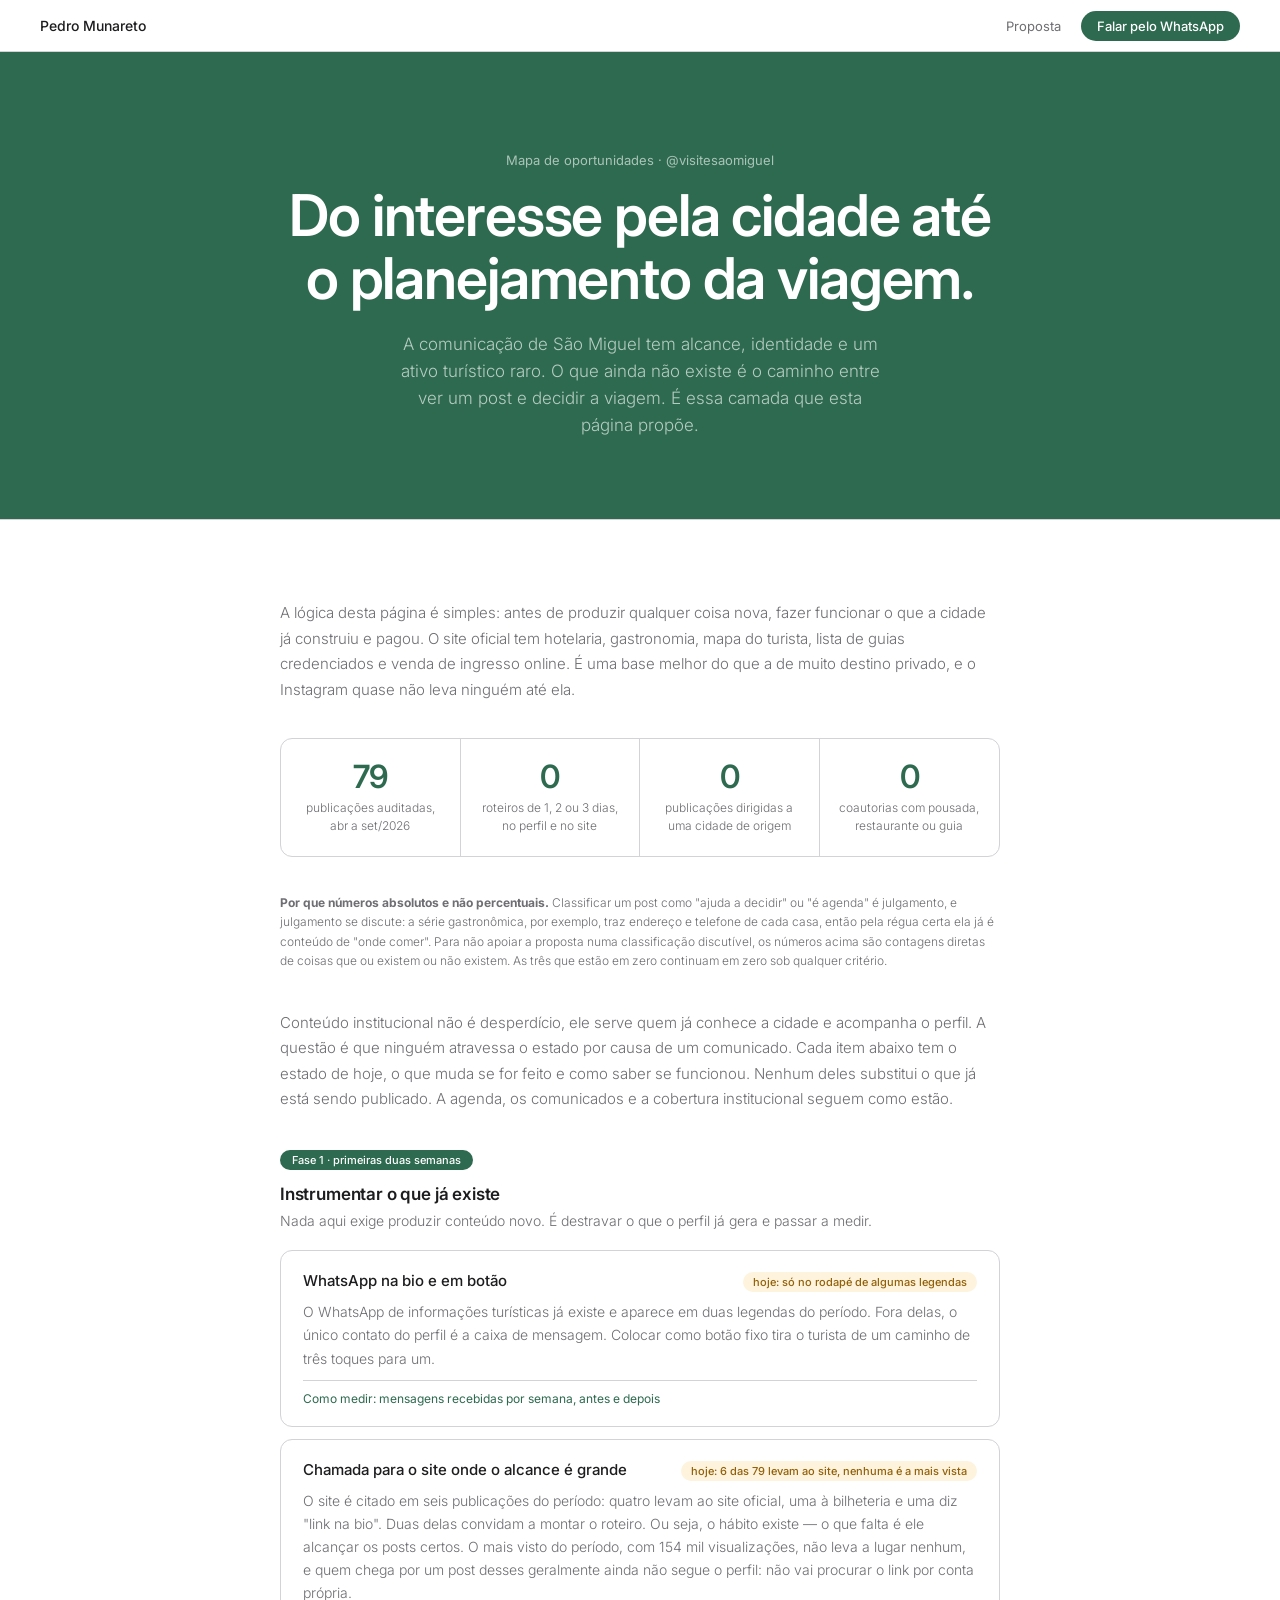
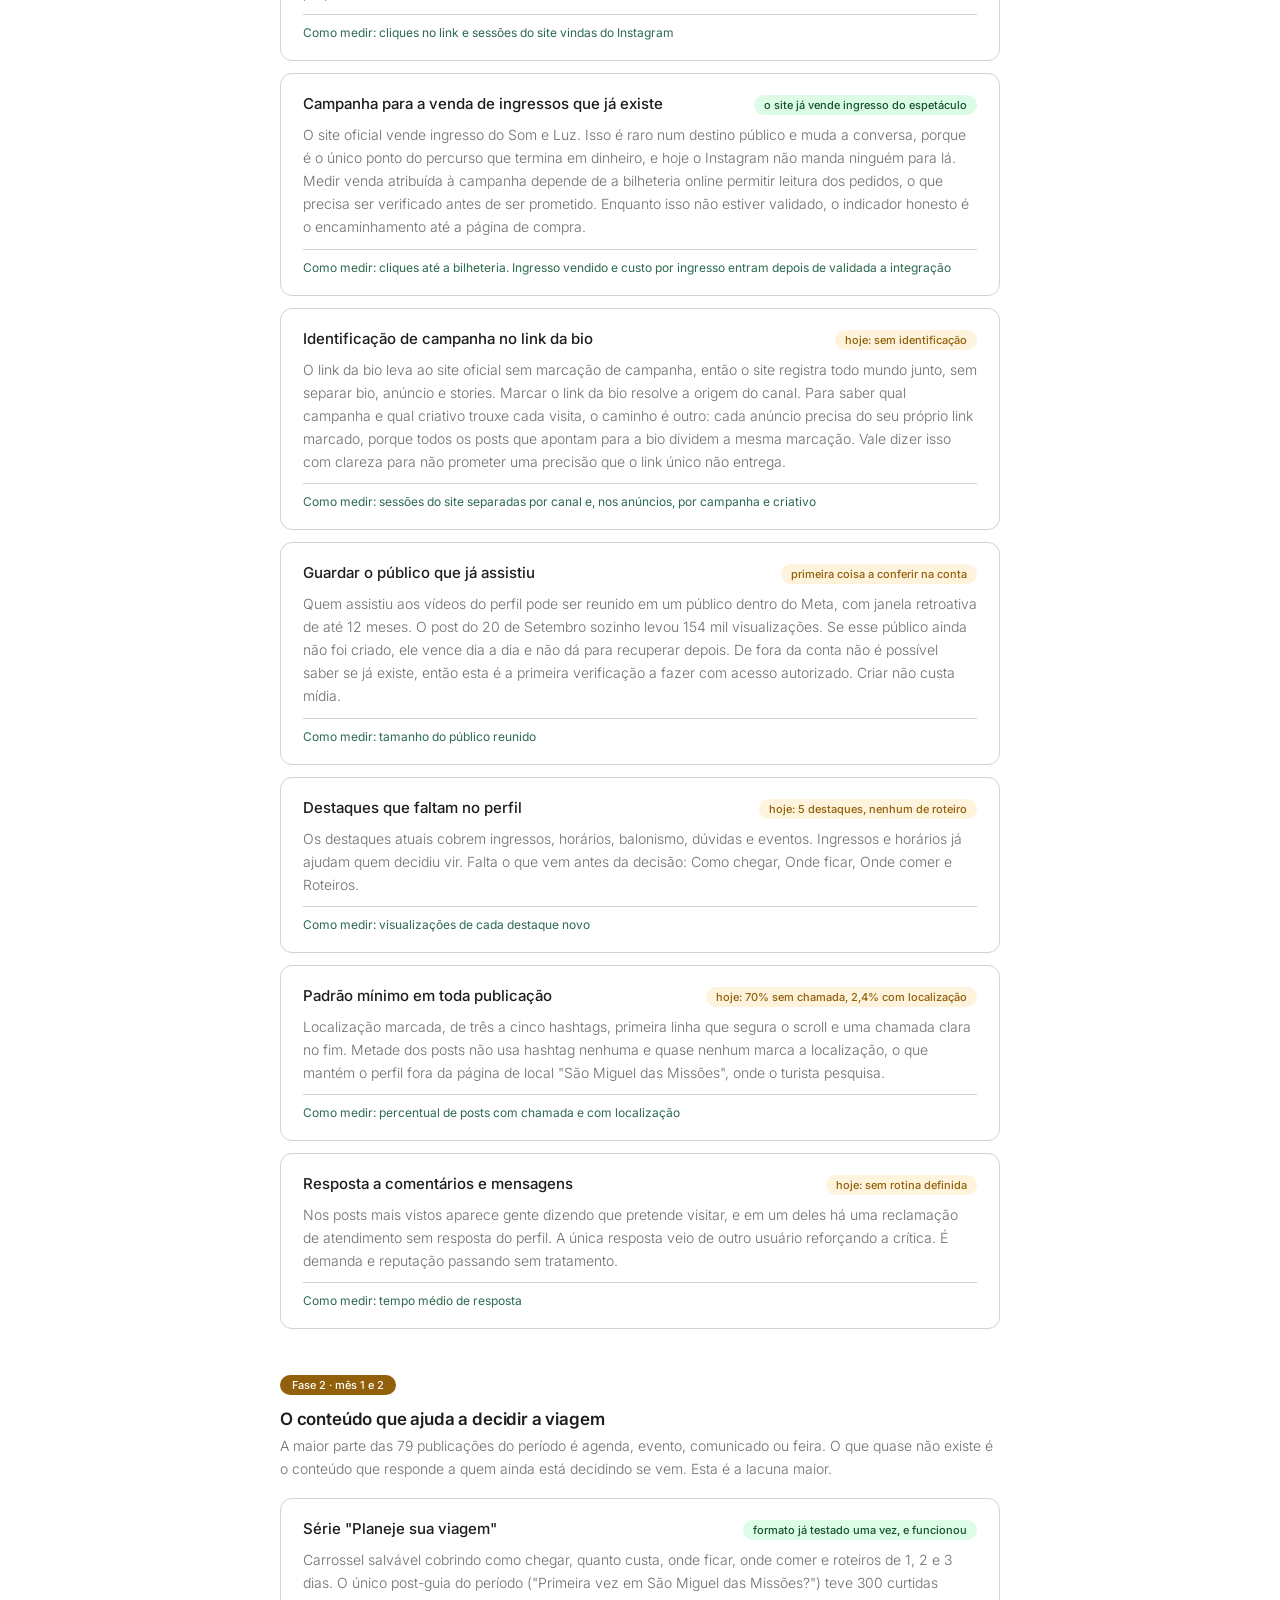
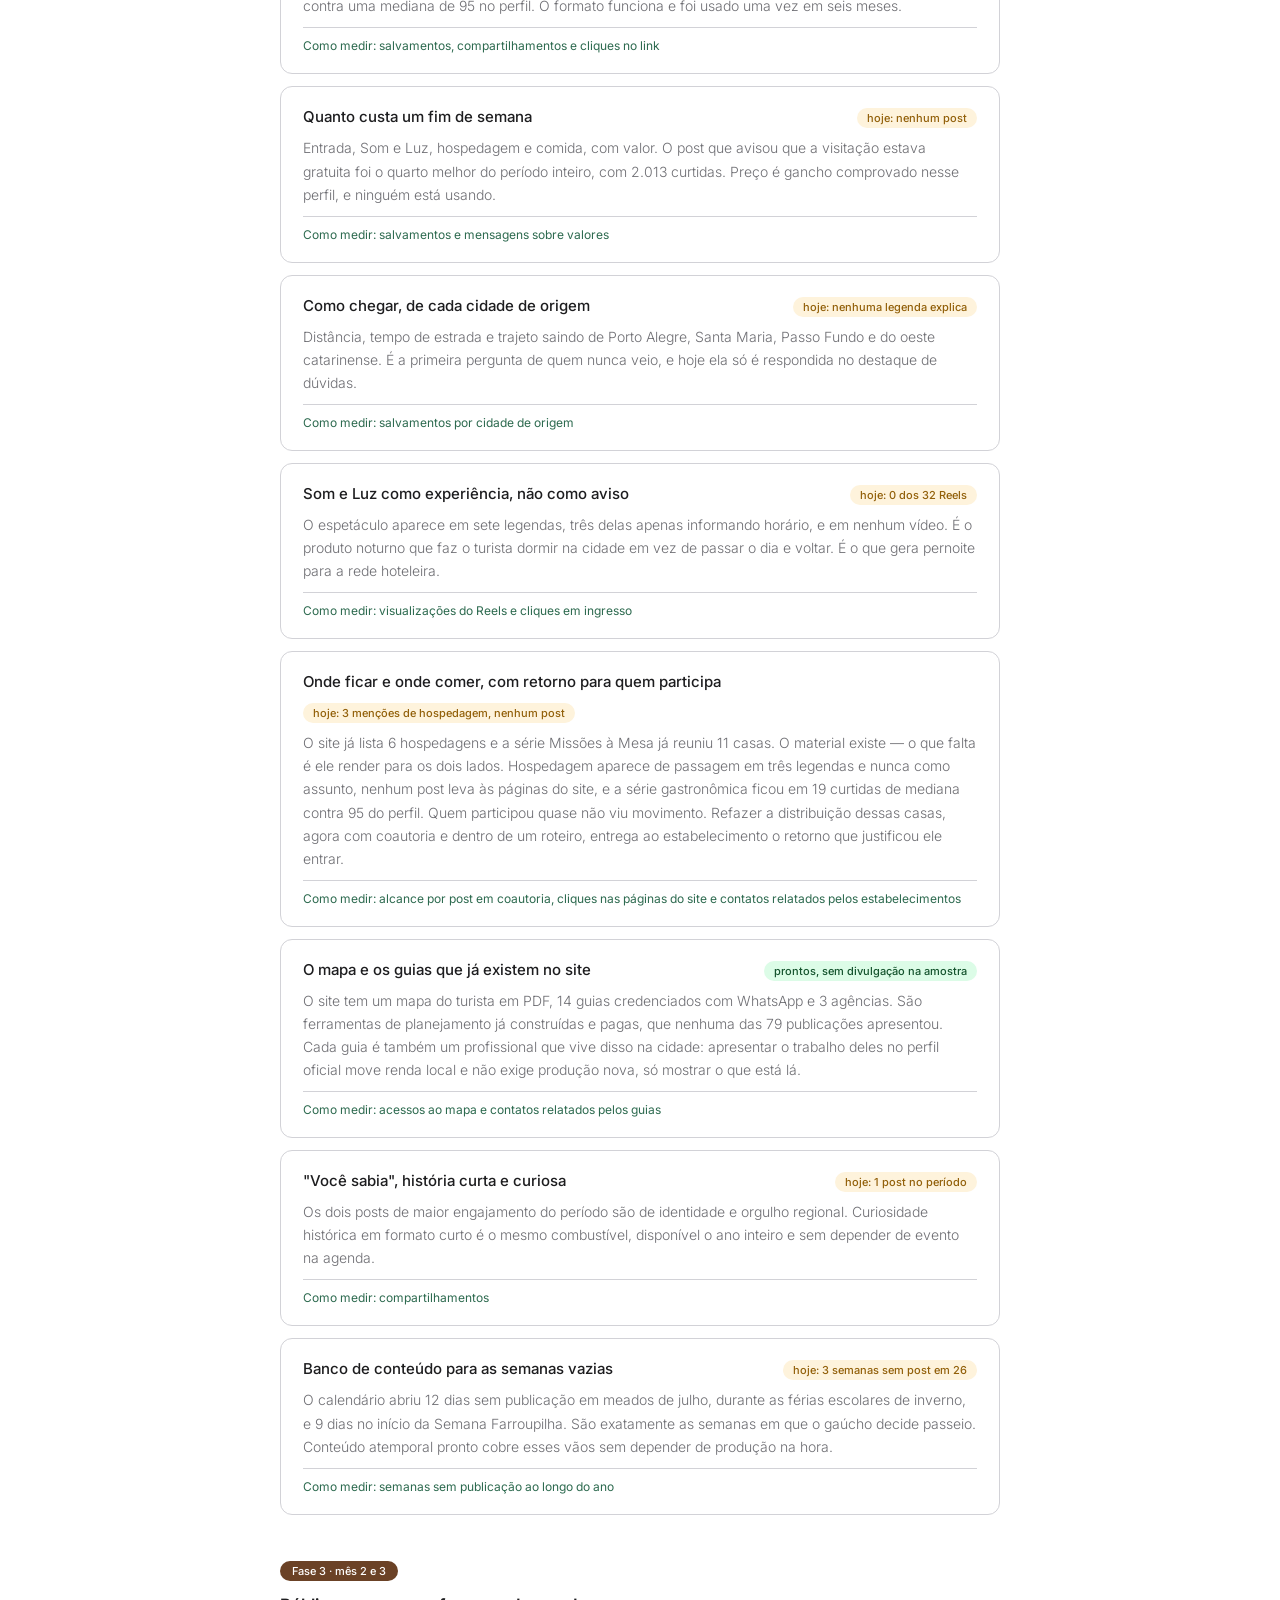
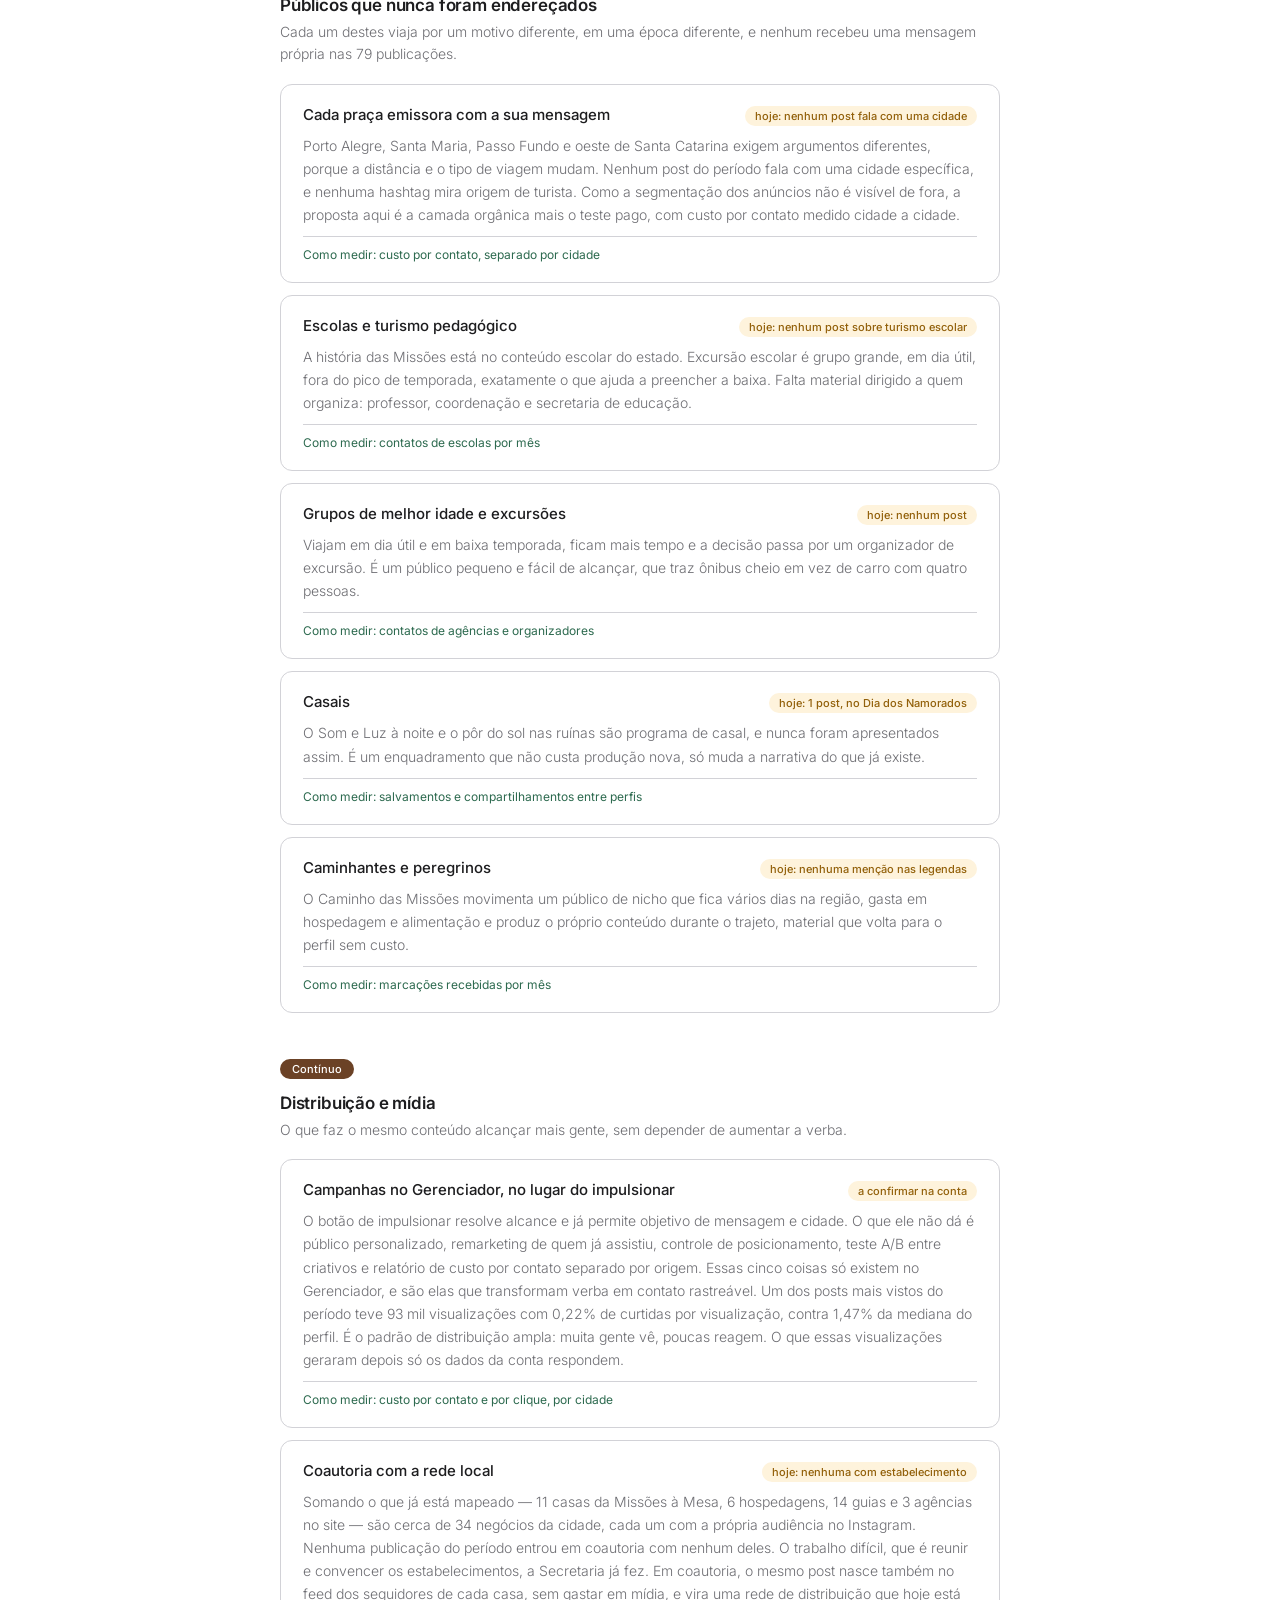
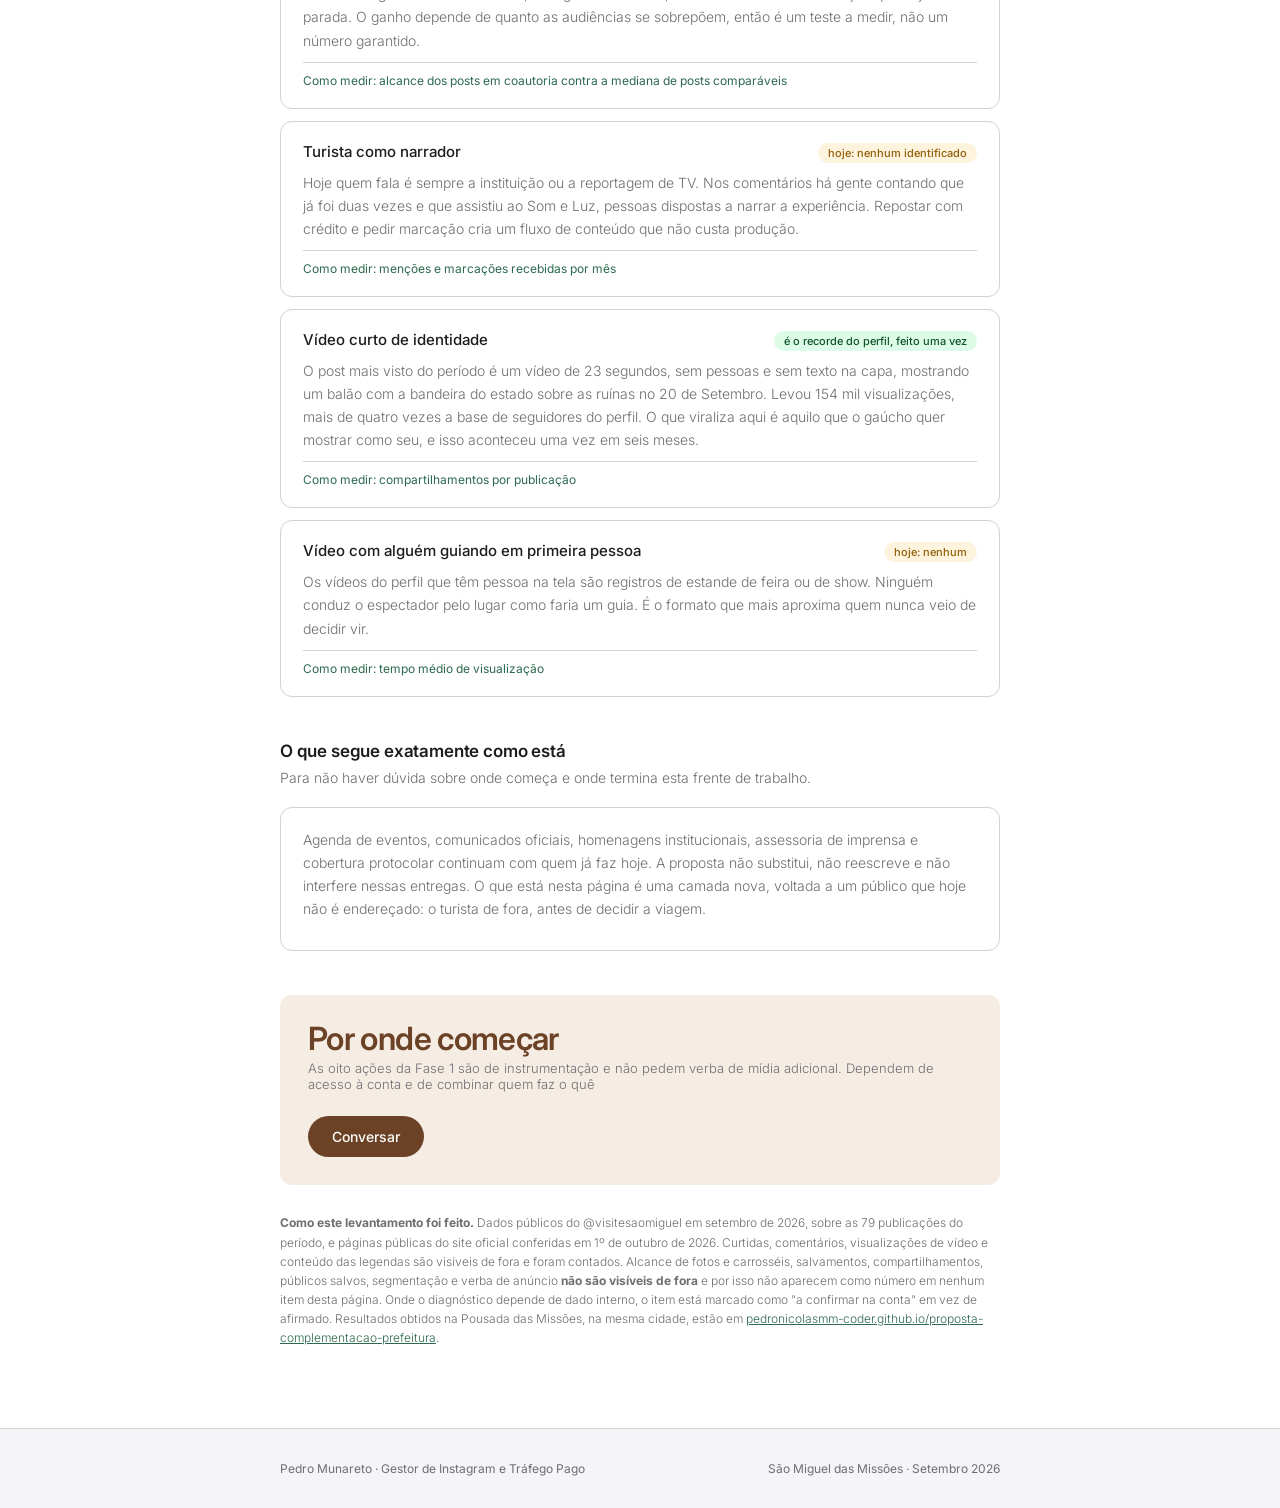
==== commit 6dd85f40: "Explora o comercio local como rede de distribuicao O angulo estava subaproveitado. Somando o que ja " ====
--- a/oportunidades.html
+++ b/oportunidades.html
@@ -164,11 +164,11 @@
 
       <div class="op">
         <div class="op-head">
-          <span class="op-title">Onde ficar</span>
-          <span class="op-tag">hoje: 3 menções, nenhum post</span>
-        </div>
-        <p class="op-desc">O site oficial já tem uma seção de hotelaria e outra de gastronomia, o material existe e está pronto. O que não existe é a ponte: hospedagem aparece de passagem em três legendas do Instagram e nunca como assunto, e nenhum post leva o turista até essas páginas. É também a ponte natural com a rede local, que pode entrar como coautora.</p>
-        <p class="op-medir">Como medir: cliques nas páginas de hotelaria e gastronomia do site</p>
+          <span class="op-title">Onde ficar e onde comer, com retorno para quem participa</span>
+          <span class="op-tag">hoje: 3 menções de hospedagem, nenhum post</span>
+        </div>
+        <p class="op-desc">O site já lista 6 hospedagens e a série Missões à Mesa já reuniu 11 casas. O material existe — o que falta é ele render para os dois lados. Hospedagem aparece de passagem em três legendas e nunca como assunto, nenhum post leva às páginas do site, e a série gastronômica ficou em 19 curtidas de mediana contra 95 do perfil. Quem participou quase não viu movimento. Refazer a distribuição dessas casas, agora com coautoria e dentro de um roteiro, entrega ao estabelecimento o retorno que justificou ele entrar.</p>
+        <p class="op-medir">Como medir: alcance por post em coautoria, cliques nas páginas do site e contatos relatados pelos estabelecimentos</p>
       </div>
 
       <div class="op">
@@ -176,8 +176,8 @@
           <span class="op-title">O mapa e os guias que já existem no site</span>
           <span class="op-tag ok">prontos, sem divulgação na amostra</span>
         </div>
-        <p class="op-desc">O site tem um mapa do turista (um PDF) em PDF e uma lista de guias de turismo com contato. São duas ferramentas de planejamento já construídas e pagas, que nenhuma das 79 publicações apresentou. Transformar cada uma em conteúdo não exige produção nova, só mostrar o que está lá.</p>
-        <p class="op-medir">Como medir: acessos ao mapa e contatos recebidos pelos guias</p>
+        <p class="op-desc">O site tem um mapa do turista em PDF, 14 guias credenciados com WhatsApp e 3 agências. São ferramentas de planejamento já construídas e pagas, que nenhuma das 79 publicações apresentou. Cada guia é também um profissional que vive disso na cidade: apresentar o trabalho deles no perfil oficial move renda local e não exige produção nova, só mostrar o que está lá.</p>
+        <p class="op-medir">Como medir: acessos ao mapa e contatos relatados pelos guias</p>
       </div>
 
       <div class="op">
@@ -271,7 +271,7 @@
           <span class="op-title">Coautoria com a rede local</span>
           <span class="op-tag">hoje: nenhuma com estabelecimento</span>
         </div>
-        <p class="op-desc">A série gastronômica levou 11 casas da cidade ao perfil — o trabalho de reunir os estabelecimentos já foi feito, e é a parte difícil. Faltou um detalhe de distribuição: nenhuma delas entrou como coautora. Em coautoria, o mesmo post passa a aparecer também no feed dos seguidores de cada restaurante, sem gastar em mídia. O ganho depende de quanto as duas audiências se sobrepõem, então é um teste a medir, não um número garantido.</p>
+        <p class="op-desc">Somando o que já está mapeado — 11 casas da Missões à Mesa, 6 hospedagens, 14 guias e 3 agências no site — são cerca de 34 negócios da cidade, cada um com a própria audiência no Instagram. Nenhuma publicação do período entrou em coautoria com nenhum deles. O trabalho difícil, que é reunir e convencer os estabelecimentos, a Secretaria já fez. Em coautoria, o mesmo post nasce também no feed dos seguidores de cada casa, sem gastar em mídia, e vira uma rede de distribuição que hoje está parada. O ganho depende de quanto as audiências se sobrepõem, então é um teste a medir, não um número garantido.</p>
         <p class="op-medir">Como medir: alcance dos posts em coautoria contra a mediana de posts comparáveis</p>
       </div>
 
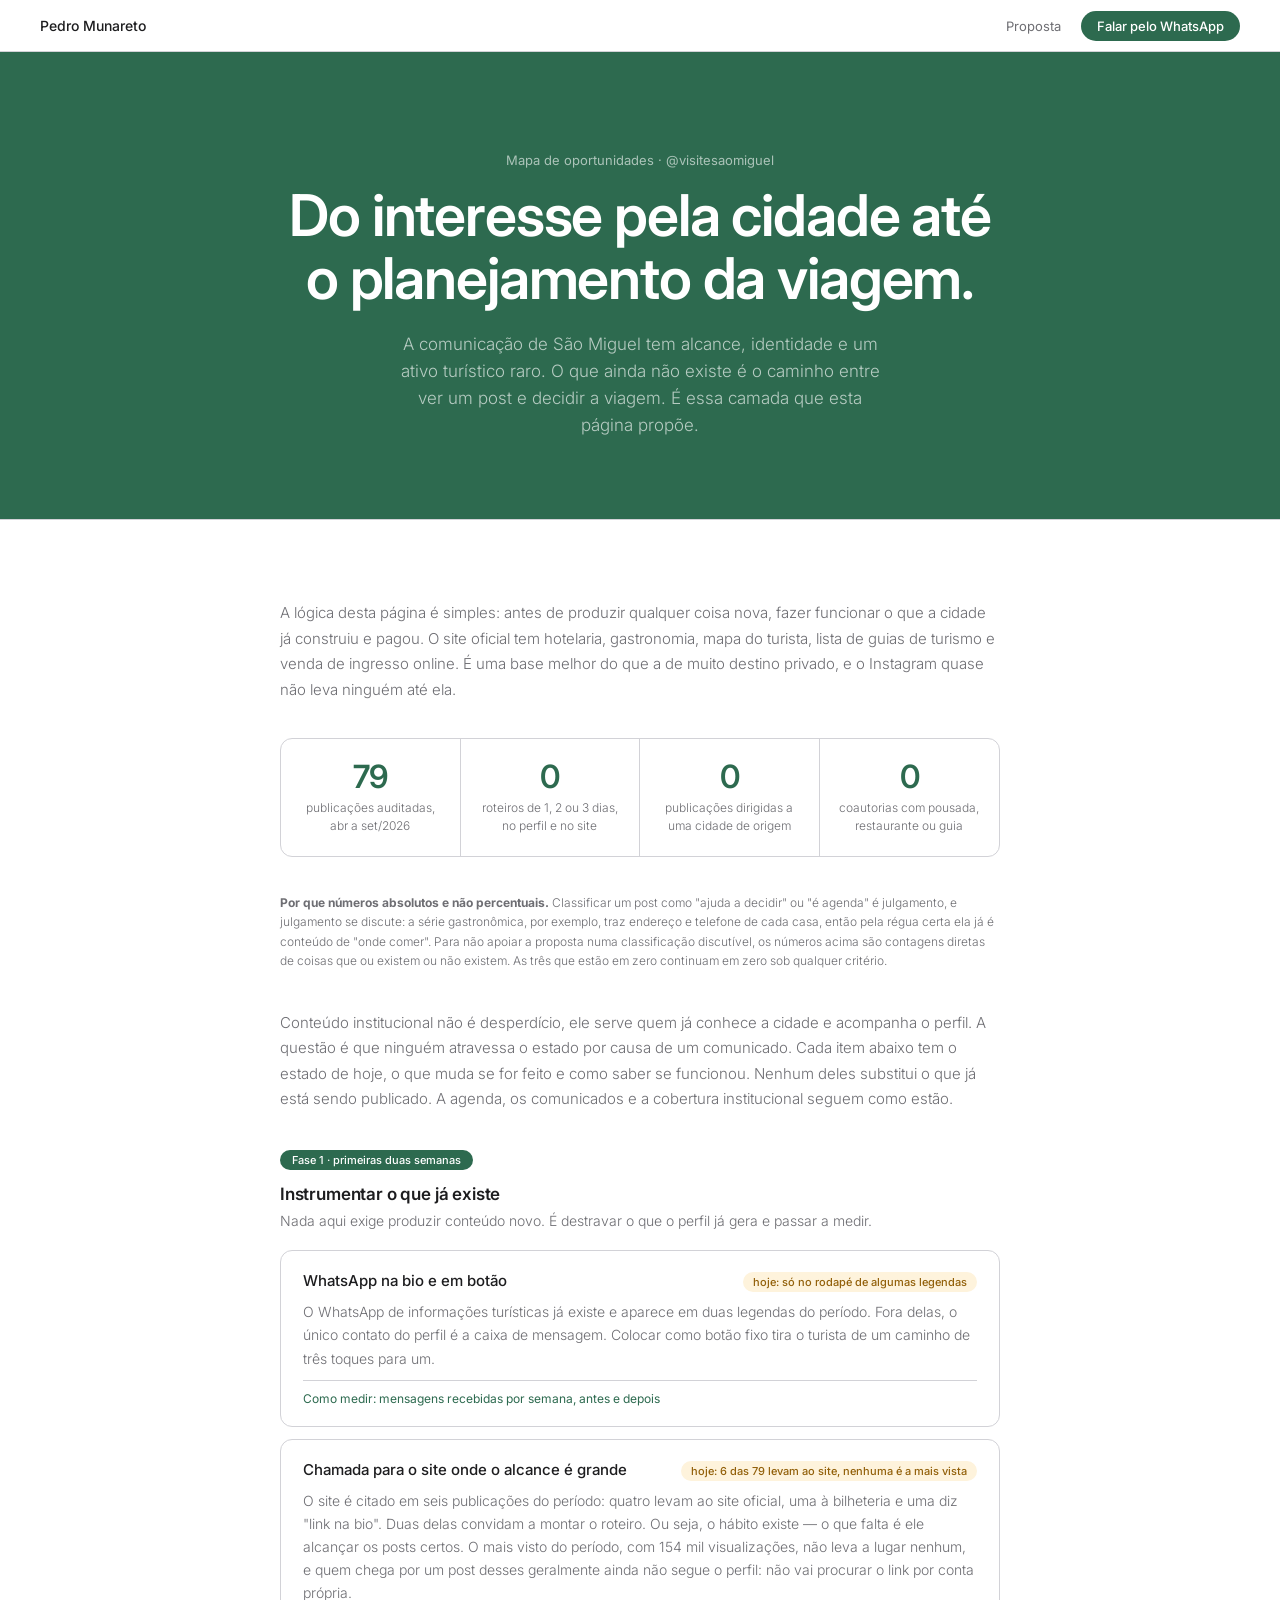
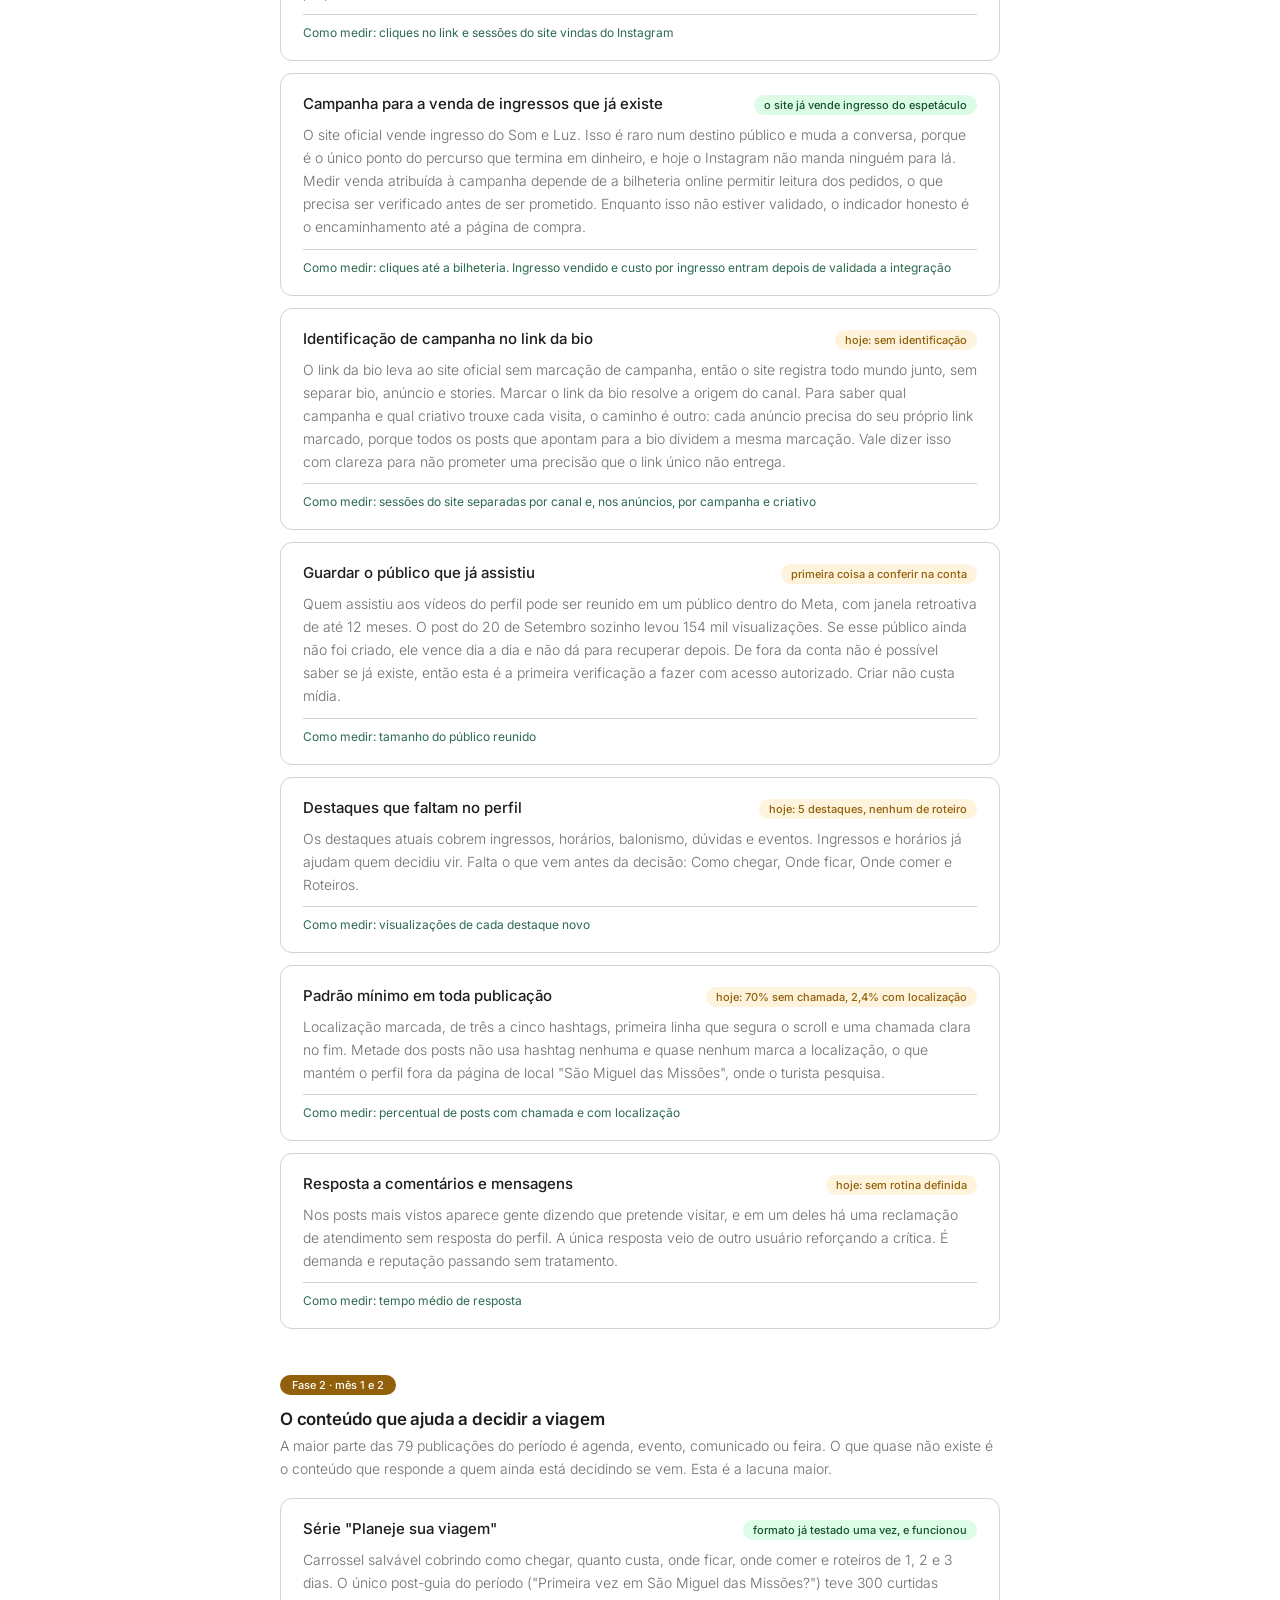
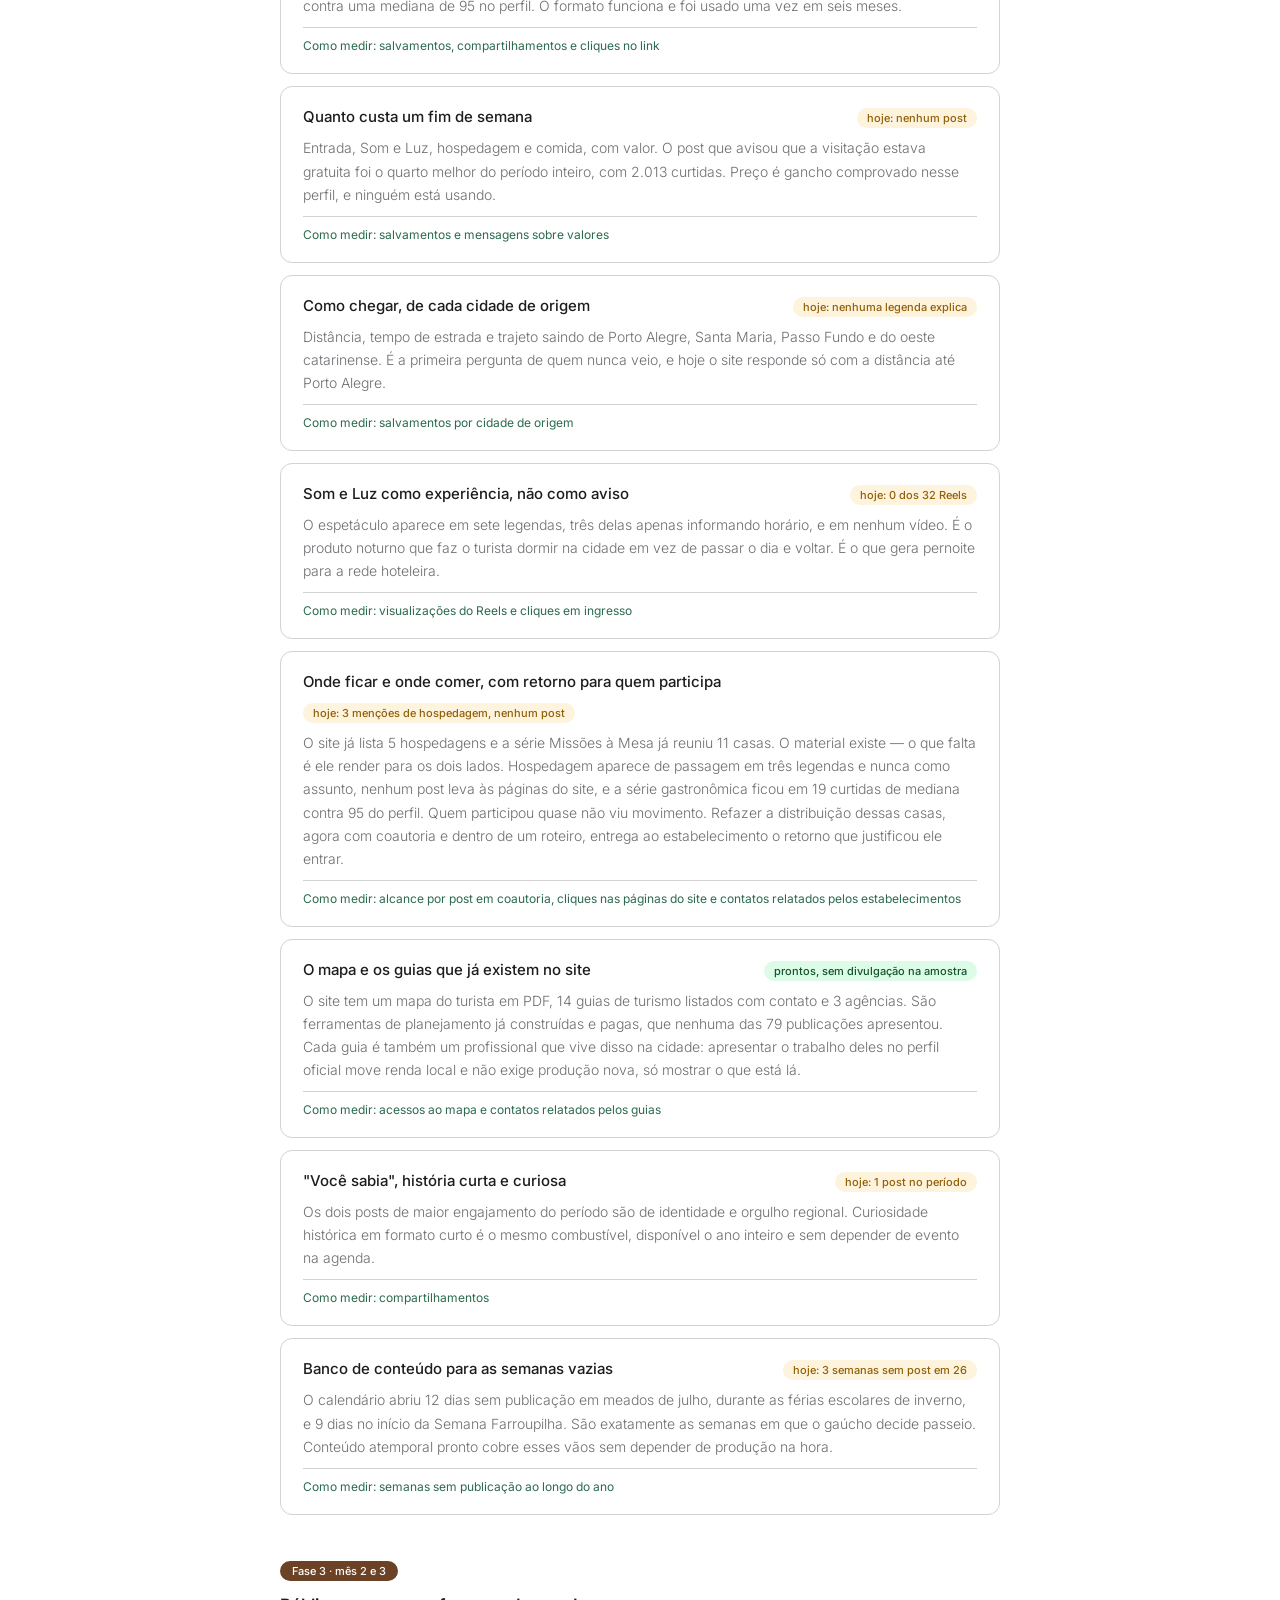
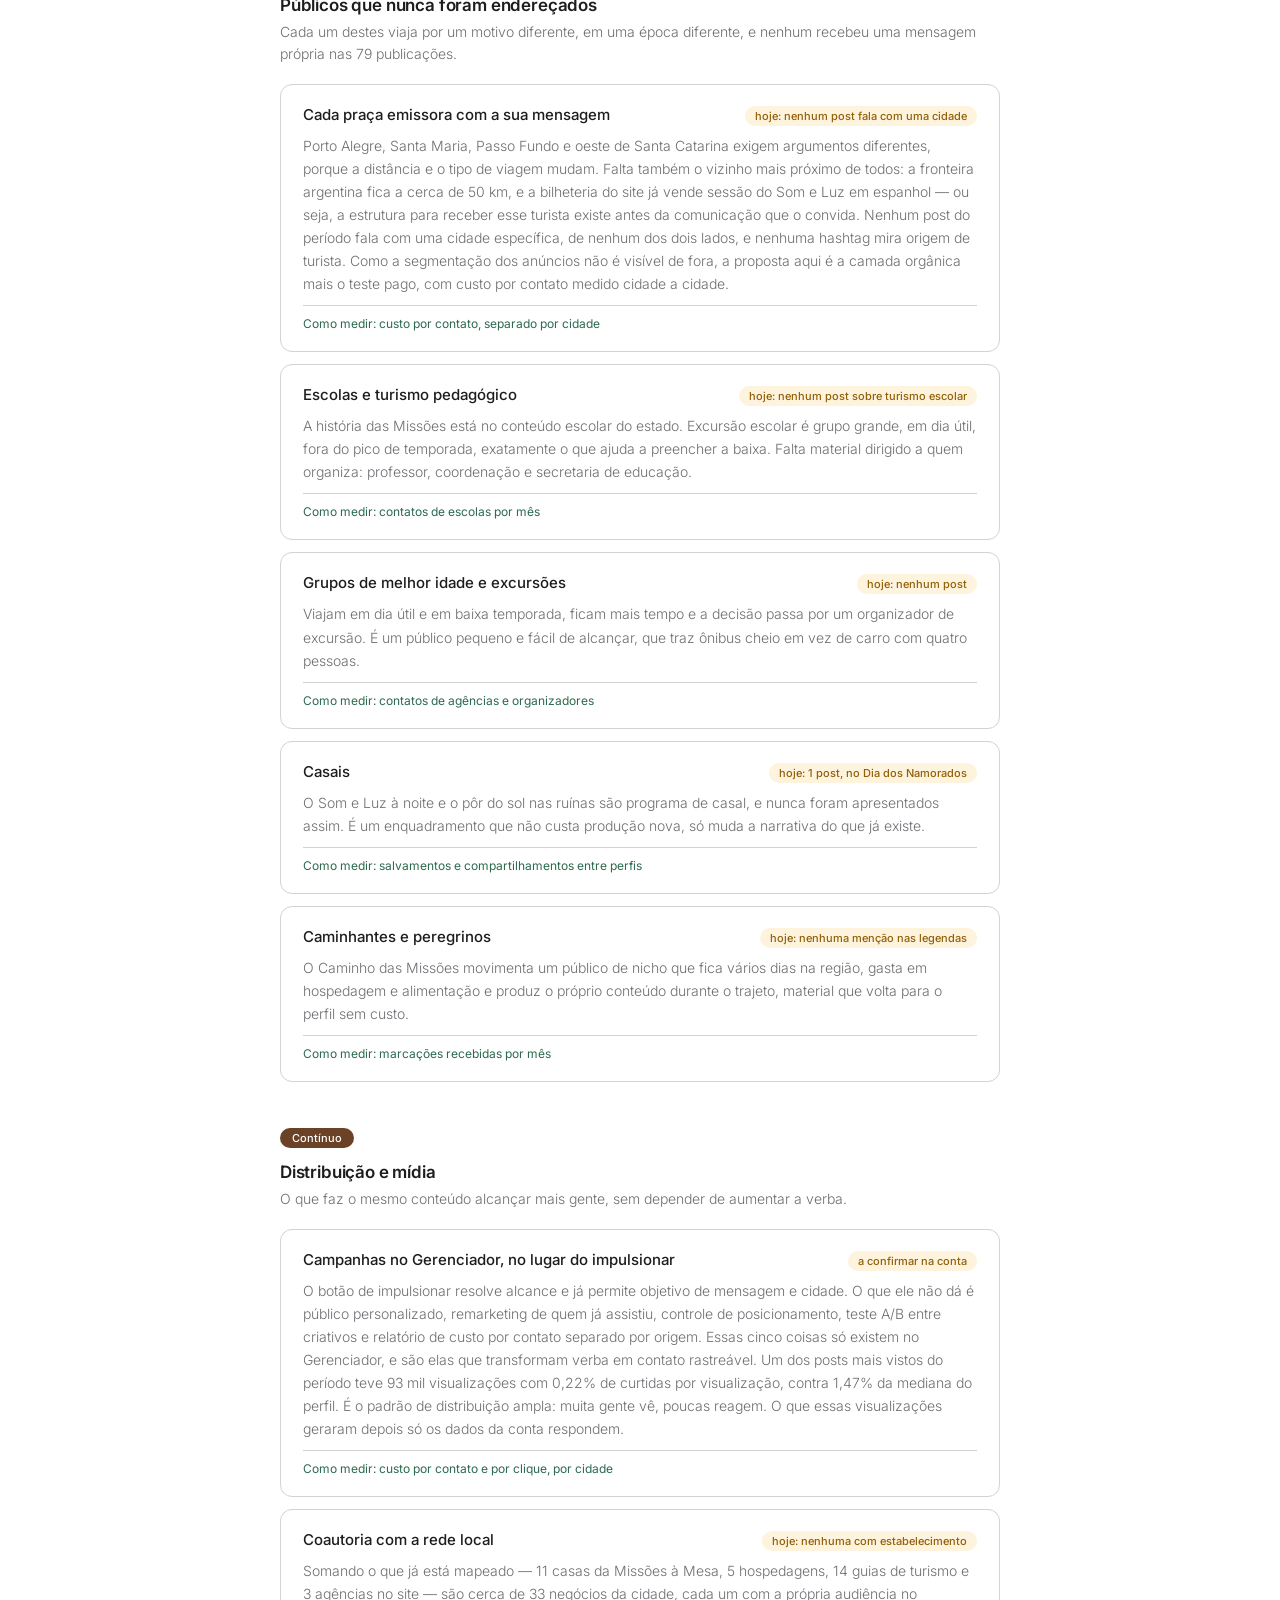
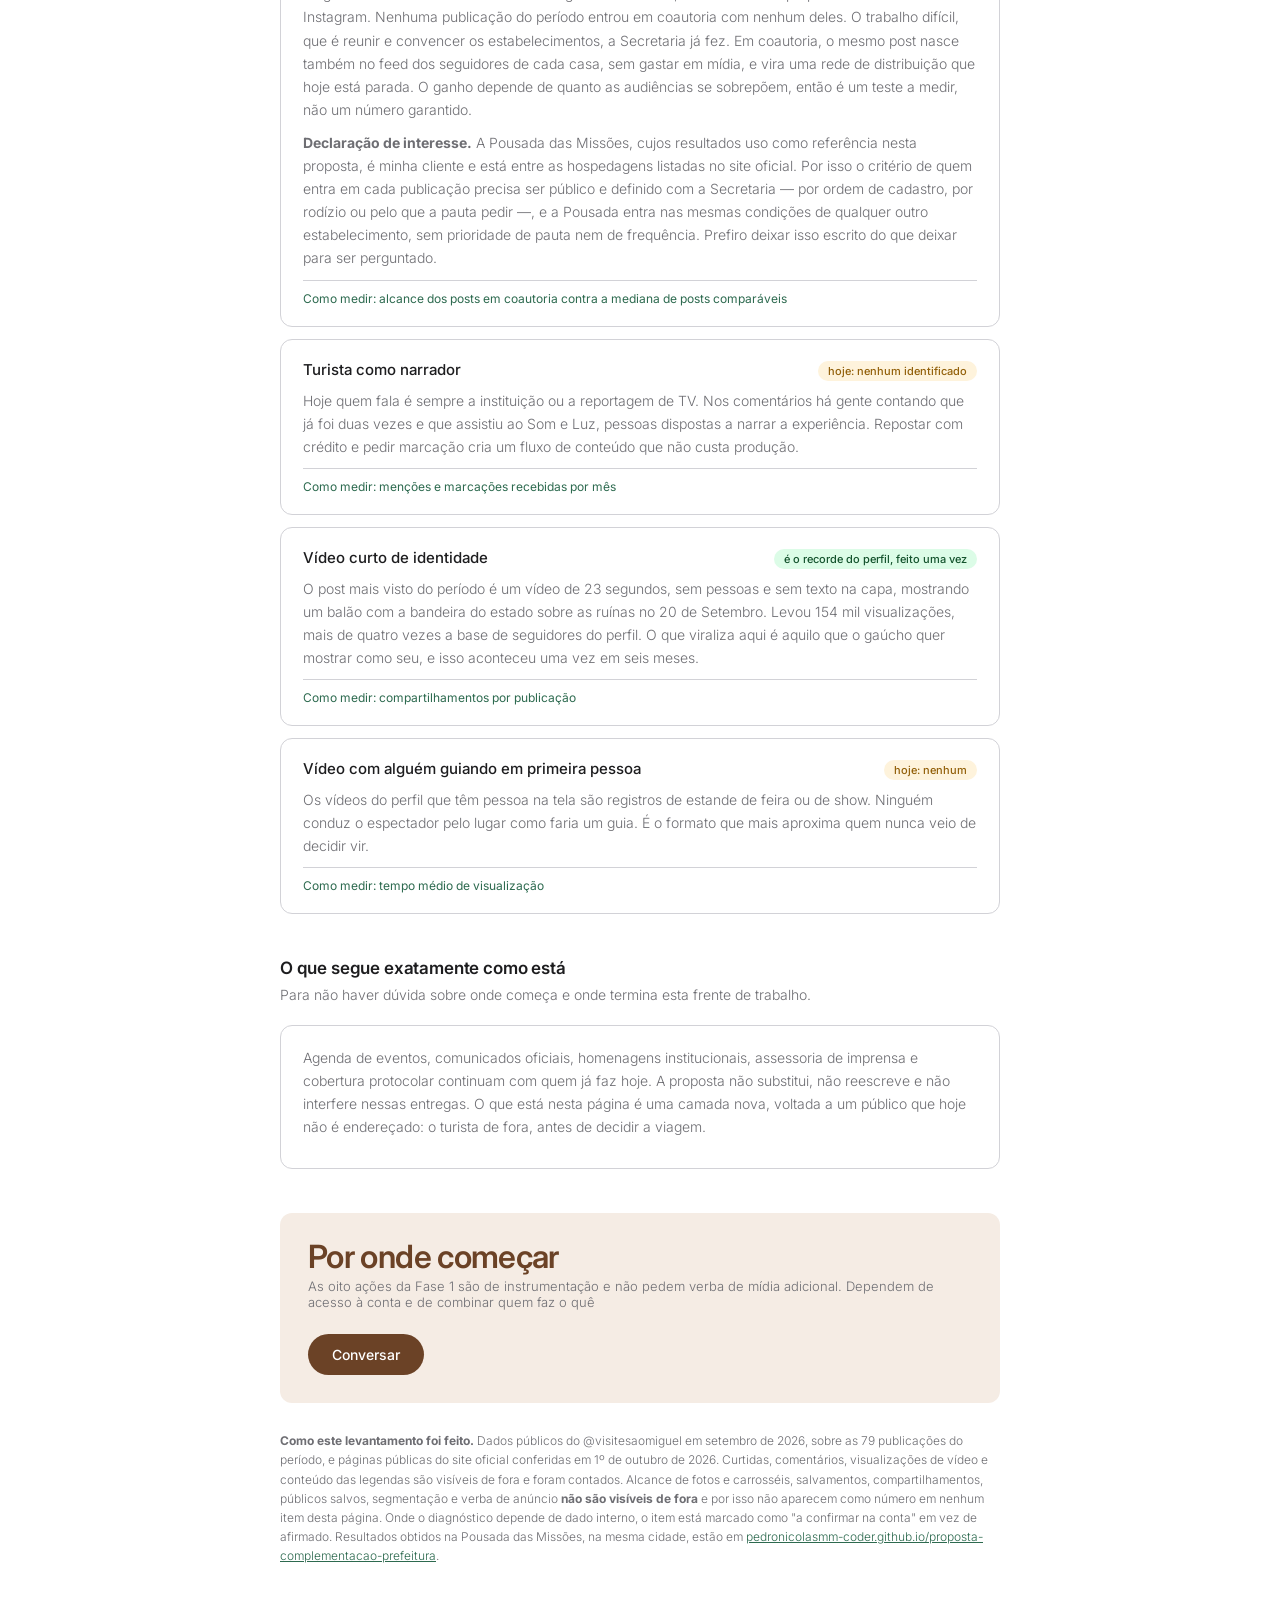
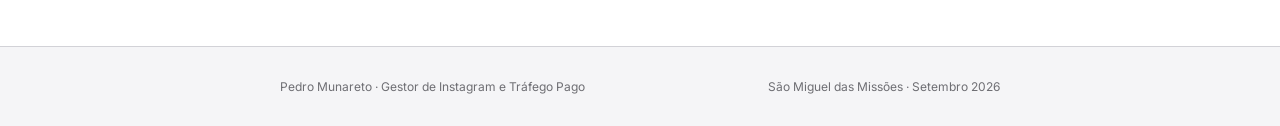
==== commit 2ac632d5: "Declara o conflito de interesse e corrige quatro contagens Acrescenta declaracao sobre a Pousada das" ====
--- a/oportunidades.html
+++ b/oportunidades.html
@@ -28,7 +28,7 @@
 <div class="proposta">
   <div class="proposta-inner">
 
-    <p class="intro">A lógica desta página é simples: antes de produzir qualquer coisa nova, fazer funcionar o que a cidade já construiu e pagou. O site oficial tem hotelaria, gastronomia, mapa do turista, lista de guias credenciados e venda de ingresso online. É uma base melhor do que a de muito destino privado, e o Instagram quase não leva ninguém até ela.</p>
+    <p class="intro">A lógica desta página é simples: antes de produzir qualquer coisa nova, fazer funcionar o que a cidade já construiu e pagou. O site oficial tem hotelaria, gastronomia, mapa do turista, lista de guias de turismo e venda de ingresso online. É uma base melhor do que a de muito destino privado, e o Instagram quase não leva ninguém até ela.</p>
 
     <div class="nums">
       <div class="num"><div class="num-valor">79</div><div class="num-desc">publicações auditadas, abr a set/2026</div></div>
@@ -149,7 +149,7 @@
           <span class="op-title">Como chegar, de cada cidade de origem</span>
           <span class="op-tag">hoje: nenhuma legenda explica</span>
         </div>
-        <p class="op-desc">Distância, tempo de estrada e trajeto saindo de Porto Alegre, Santa Maria, Passo Fundo e do oeste catarinense. É a primeira pergunta de quem nunca veio, e hoje ela só é respondida no destaque de dúvidas.</p>
+        <p class="op-desc">Distância, tempo de estrada e trajeto saindo de Porto Alegre, Santa Maria, Passo Fundo e do oeste catarinense. É a primeira pergunta de quem nunca veio, e hoje o site responde só com a distância até Porto Alegre.</p>
         <p class="op-medir">Como medir: salvamentos por cidade de origem</p>
       </div>
 
@@ -167,7 +167,7 @@
           <span class="op-title">Onde ficar e onde comer, com retorno para quem participa</span>
           <span class="op-tag">hoje: 3 menções de hospedagem, nenhum post</span>
         </div>
-        <p class="op-desc">O site já lista 6 hospedagens e a série Missões à Mesa já reuniu 11 casas. O material existe — o que falta é ele render para os dois lados. Hospedagem aparece de passagem em três legendas e nunca como assunto, nenhum post leva às páginas do site, e a série gastronômica ficou em 19 curtidas de mediana contra 95 do perfil. Quem participou quase não viu movimento. Refazer a distribuição dessas casas, agora com coautoria e dentro de um roteiro, entrega ao estabelecimento o retorno que justificou ele entrar.</p>
+        <p class="op-desc">O site já lista 5 hospedagens e a série Missões à Mesa já reuniu 11 casas. O material existe — o que falta é ele render para os dois lados. Hospedagem aparece de passagem em três legendas e nunca como assunto, nenhum post leva às páginas do site, e a série gastronômica ficou em 19 curtidas de mediana contra 95 do perfil. Quem participou quase não viu movimento. Refazer a distribuição dessas casas, agora com coautoria e dentro de um roteiro, entrega ao estabelecimento o retorno que justificou ele entrar.</p>
         <p class="op-medir">Como medir: alcance por post em coautoria, cliques nas páginas do site e contatos relatados pelos estabelecimentos</p>
       </div>
 
@@ -176,7 +176,7 @@
           <span class="op-title">O mapa e os guias que já existem no site</span>
           <span class="op-tag ok">prontos, sem divulgação na amostra</span>
         </div>
-        <p class="op-desc">O site tem um mapa do turista em PDF, 14 guias credenciados com WhatsApp e 3 agências. São ferramentas de planejamento já construídas e pagas, que nenhuma das 79 publicações apresentou. Cada guia é também um profissional que vive disso na cidade: apresentar o trabalho deles no perfil oficial move renda local e não exige produção nova, só mostrar o que está lá.</p>
+        <p class="op-desc">O site tem um mapa do turista em PDF, 14 guias de turismo listados com contato e 3 agências. São ferramentas de planejamento já construídas e pagas, que nenhuma das 79 publicações apresentou. Cada guia é também um profissional que vive disso na cidade: apresentar o trabalho deles no perfil oficial move renda local e não exige produção nova, só mostrar o que está lá.</p>
         <p class="op-medir">Como medir: acessos ao mapa e contatos relatados pelos guias</p>
       </div>
 
@@ -210,7 +210,7 @@
           <span class="op-title">Cada praça emissora com a sua mensagem</span>
           <span class="op-tag">hoje: nenhum post fala com uma cidade</span>
         </div>
-        <p class="op-desc">Porto Alegre, Santa Maria, Passo Fundo e oeste de Santa Catarina exigem argumentos diferentes, porque a distância e o tipo de viagem mudam. Nenhum post do período fala com uma cidade específica, e nenhuma hashtag mira origem de turista. Como a segmentação dos anúncios não é visível de fora, a proposta aqui é a camada orgânica mais o teste pago, com custo por contato medido cidade a cidade.</p>
+        <p class="op-desc">Porto Alegre, Santa Maria, Passo Fundo e oeste de Santa Catarina exigem argumentos diferentes, porque a distância e o tipo de viagem mudam. Falta também o vizinho mais próximo de todos: a fronteira argentina fica a cerca de 50 km, e a bilheteria do site já vende sessão do Som e Luz em espanhol — ou seja, a estrutura para receber esse turista existe antes da comunicação que o convida. Nenhum post do período fala com uma cidade específica, de nenhum dos dois lados, e nenhuma hashtag mira origem de turista. Como a segmentação dos anúncios não é visível de fora, a proposta aqui é a camada orgânica mais o teste pago, com custo por contato medido cidade a cidade.</p>
         <p class="op-medir">Como medir: custo por contato, separado por cidade</p>
       </div>
 
@@ -271,7 +271,8 @@
           <span class="op-title">Coautoria com a rede local</span>
           <span class="op-tag">hoje: nenhuma com estabelecimento</span>
         </div>
-        <p class="op-desc">Somando o que já está mapeado — 11 casas da Missões à Mesa, 6 hospedagens, 14 guias e 3 agências no site — são cerca de 34 negócios da cidade, cada um com a própria audiência no Instagram. Nenhuma publicação do período entrou em coautoria com nenhum deles. O trabalho difícil, que é reunir e convencer os estabelecimentos, a Secretaria já fez. Em coautoria, o mesmo post nasce também no feed dos seguidores de cada casa, sem gastar em mídia, e vira uma rede de distribuição que hoje está parada. O ganho depende de quanto as audiências se sobrepõem, então é um teste a medir, não um número garantido.</p>
+        <p class="op-desc">Somando o que já está mapeado — 11 casas da Missões à Mesa, 5 hospedagens, 14 guias de turismo e 3 agências no site — são cerca de 33 negócios da cidade, cada um com a própria audiência no Instagram. Nenhuma publicação do período entrou em coautoria com nenhum deles. O trabalho difícil, que é reunir e convencer os estabelecimentos, a Secretaria já fez. Em coautoria, o mesmo post nasce também no feed dos seguidores de cada casa, sem gastar em mídia, e vira uma rede de distribuição que hoje está parada. O ganho depende de quanto as audiências se sobrepõem, então é um teste a medir, não um número garantido.</p>
+        <p class="op-desc"><strong>Declaração de interesse.</strong> A Pousada das Missões, cujos resultados uso como referência nesta proposta, é minha cliente e está entre as hospedagens listadas no site oficial. Por isso o critério de quem entra em cada publicação precisa ser público e definido com a Secretaria — por ordem de cadastro, por rodízio ou pelo que a pauta pedir —, e a Pousada entra nas mesmas condições de qualquer outro estabelecimento, sem prioridade de pauta nem de frequência. Prefiro deixar isso escrito do que deixar para ser perguntado.</p>
         <p class="op-medir">Como medir: alcance dos posts em coautoria contra a mediana de posts comparáveis</p>
       </div>
 
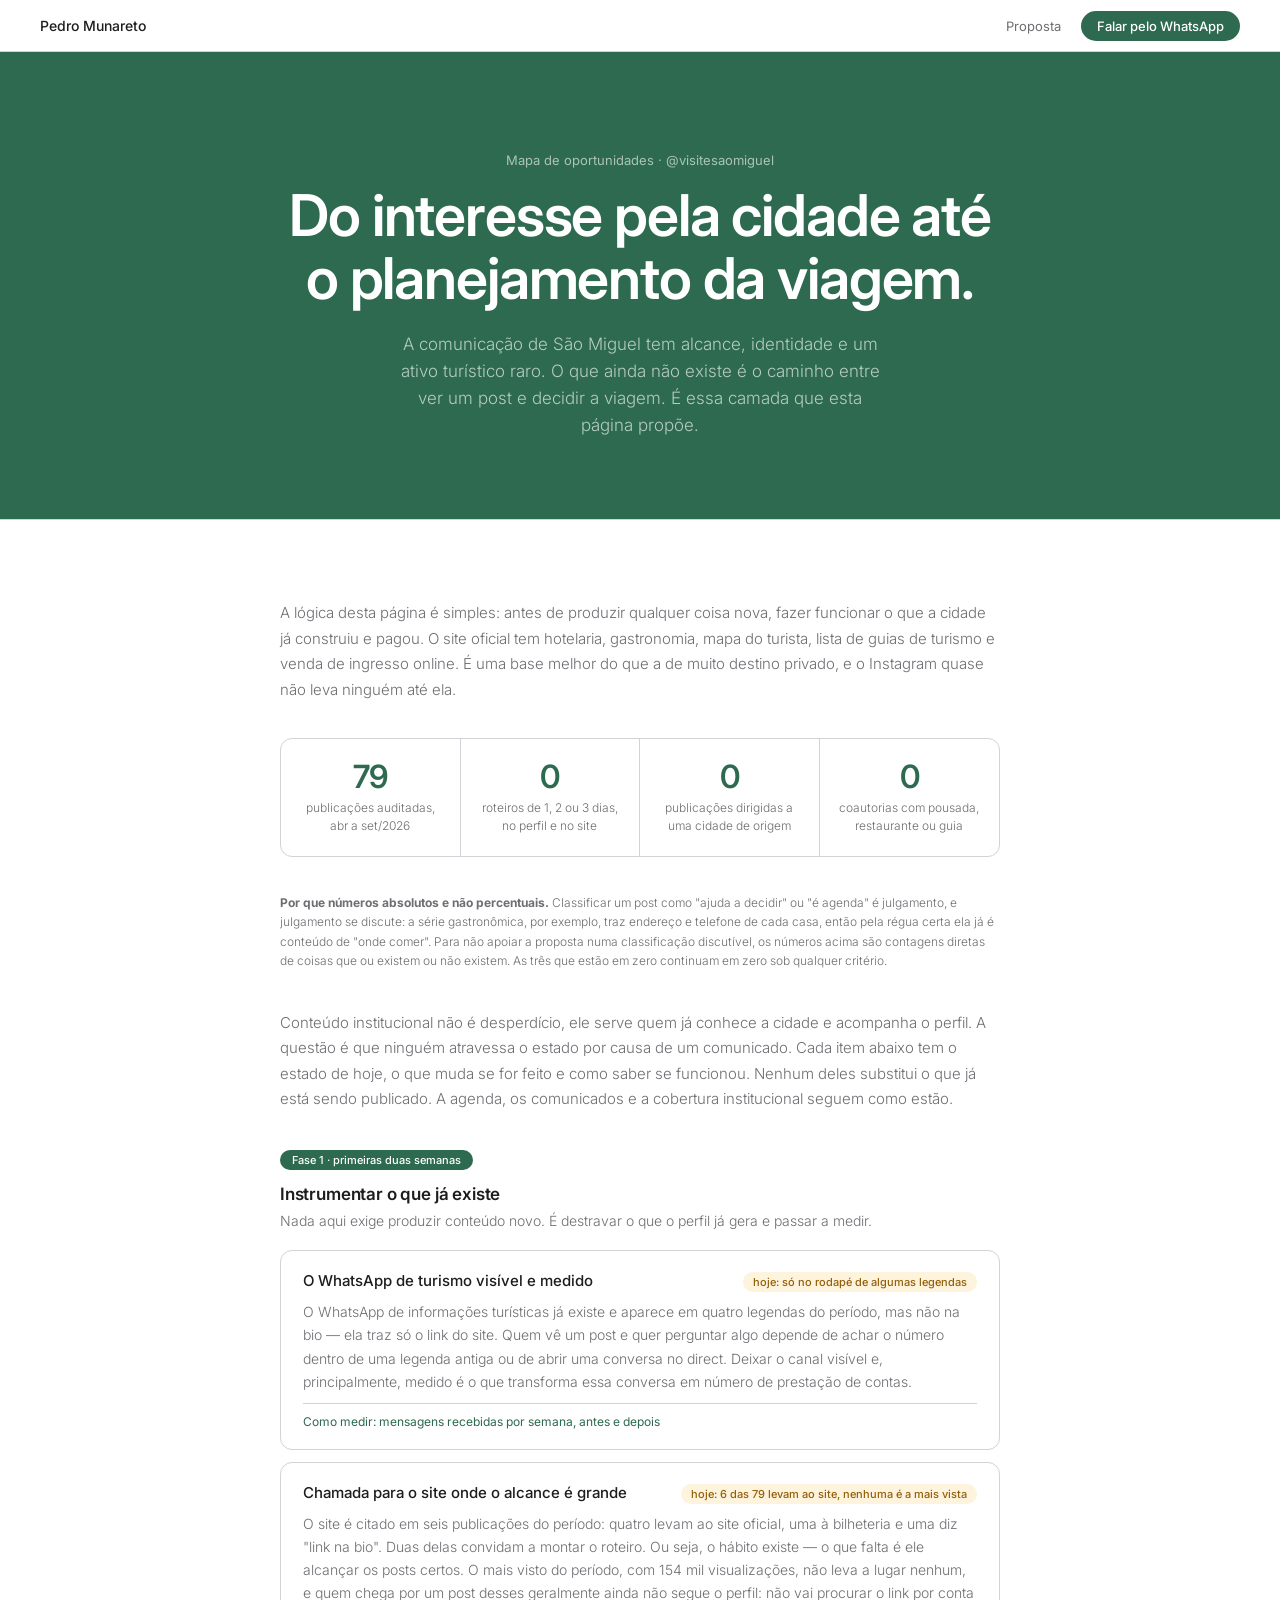
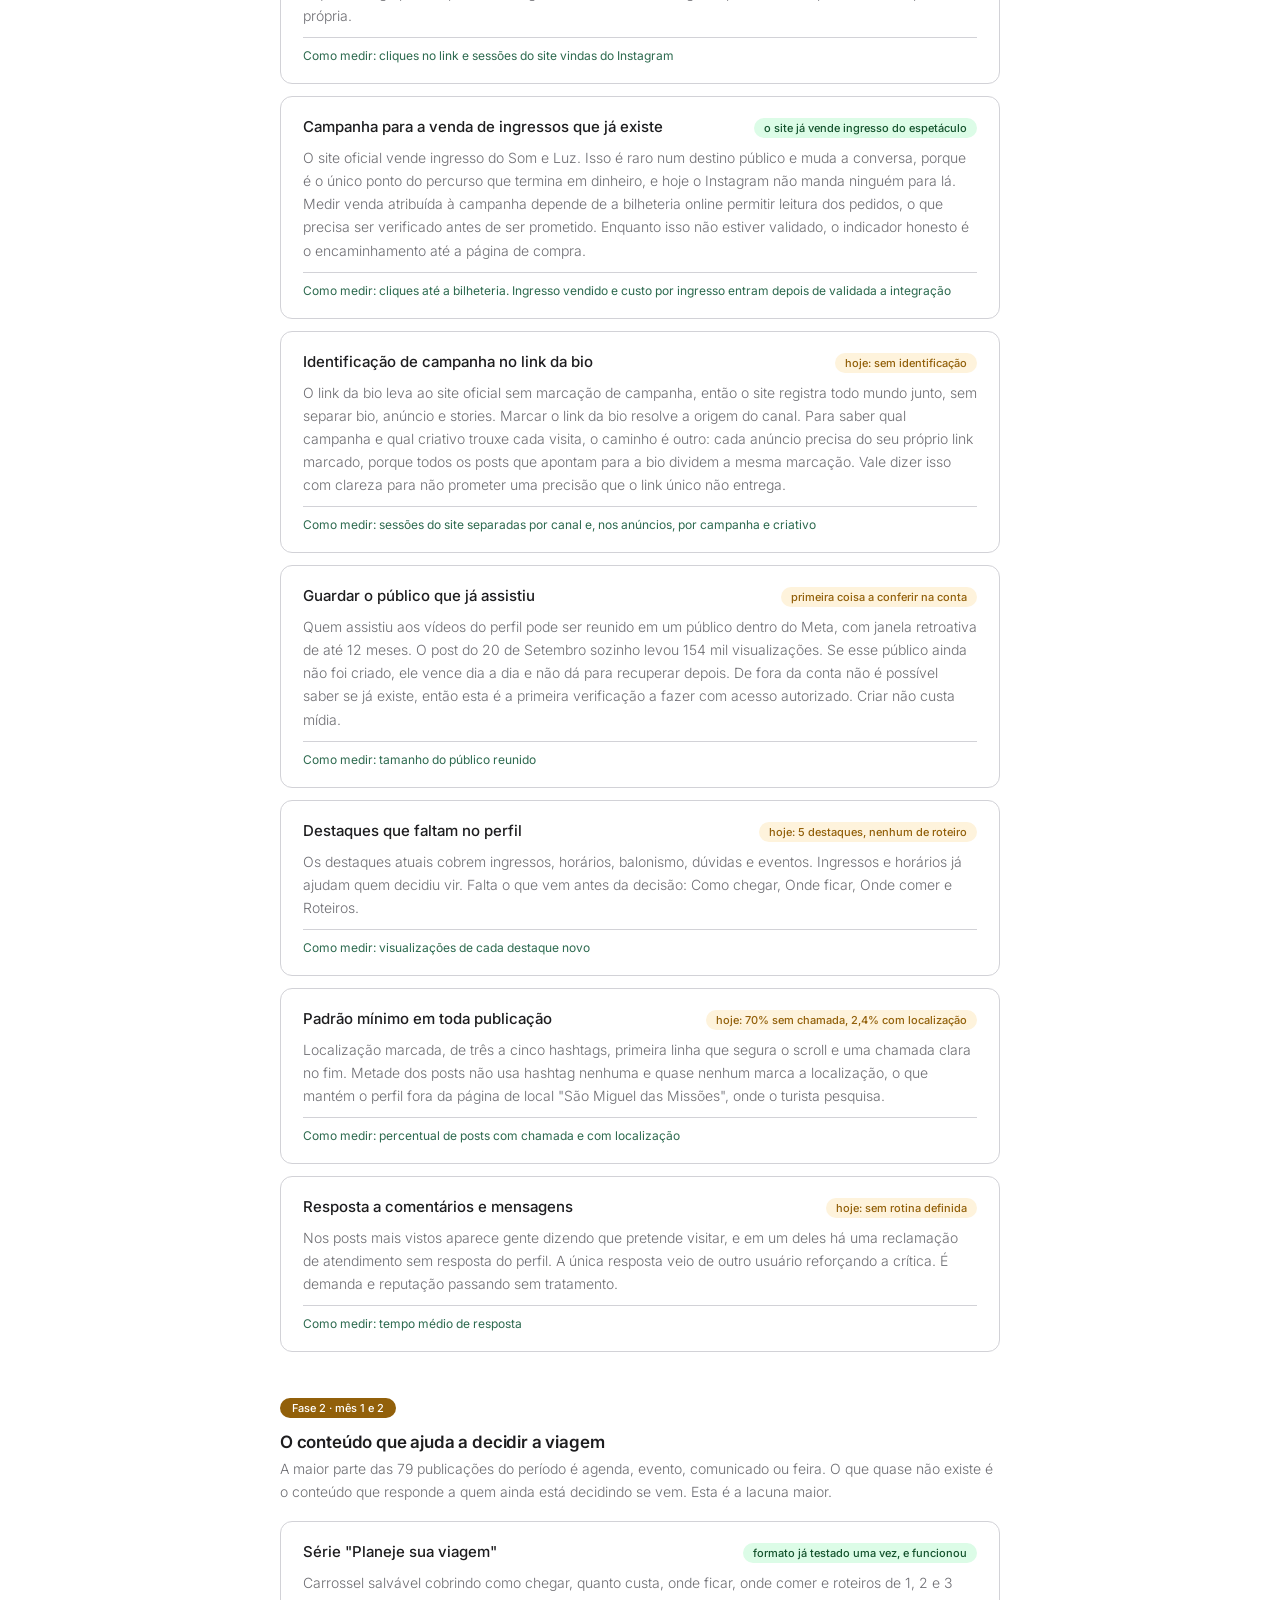
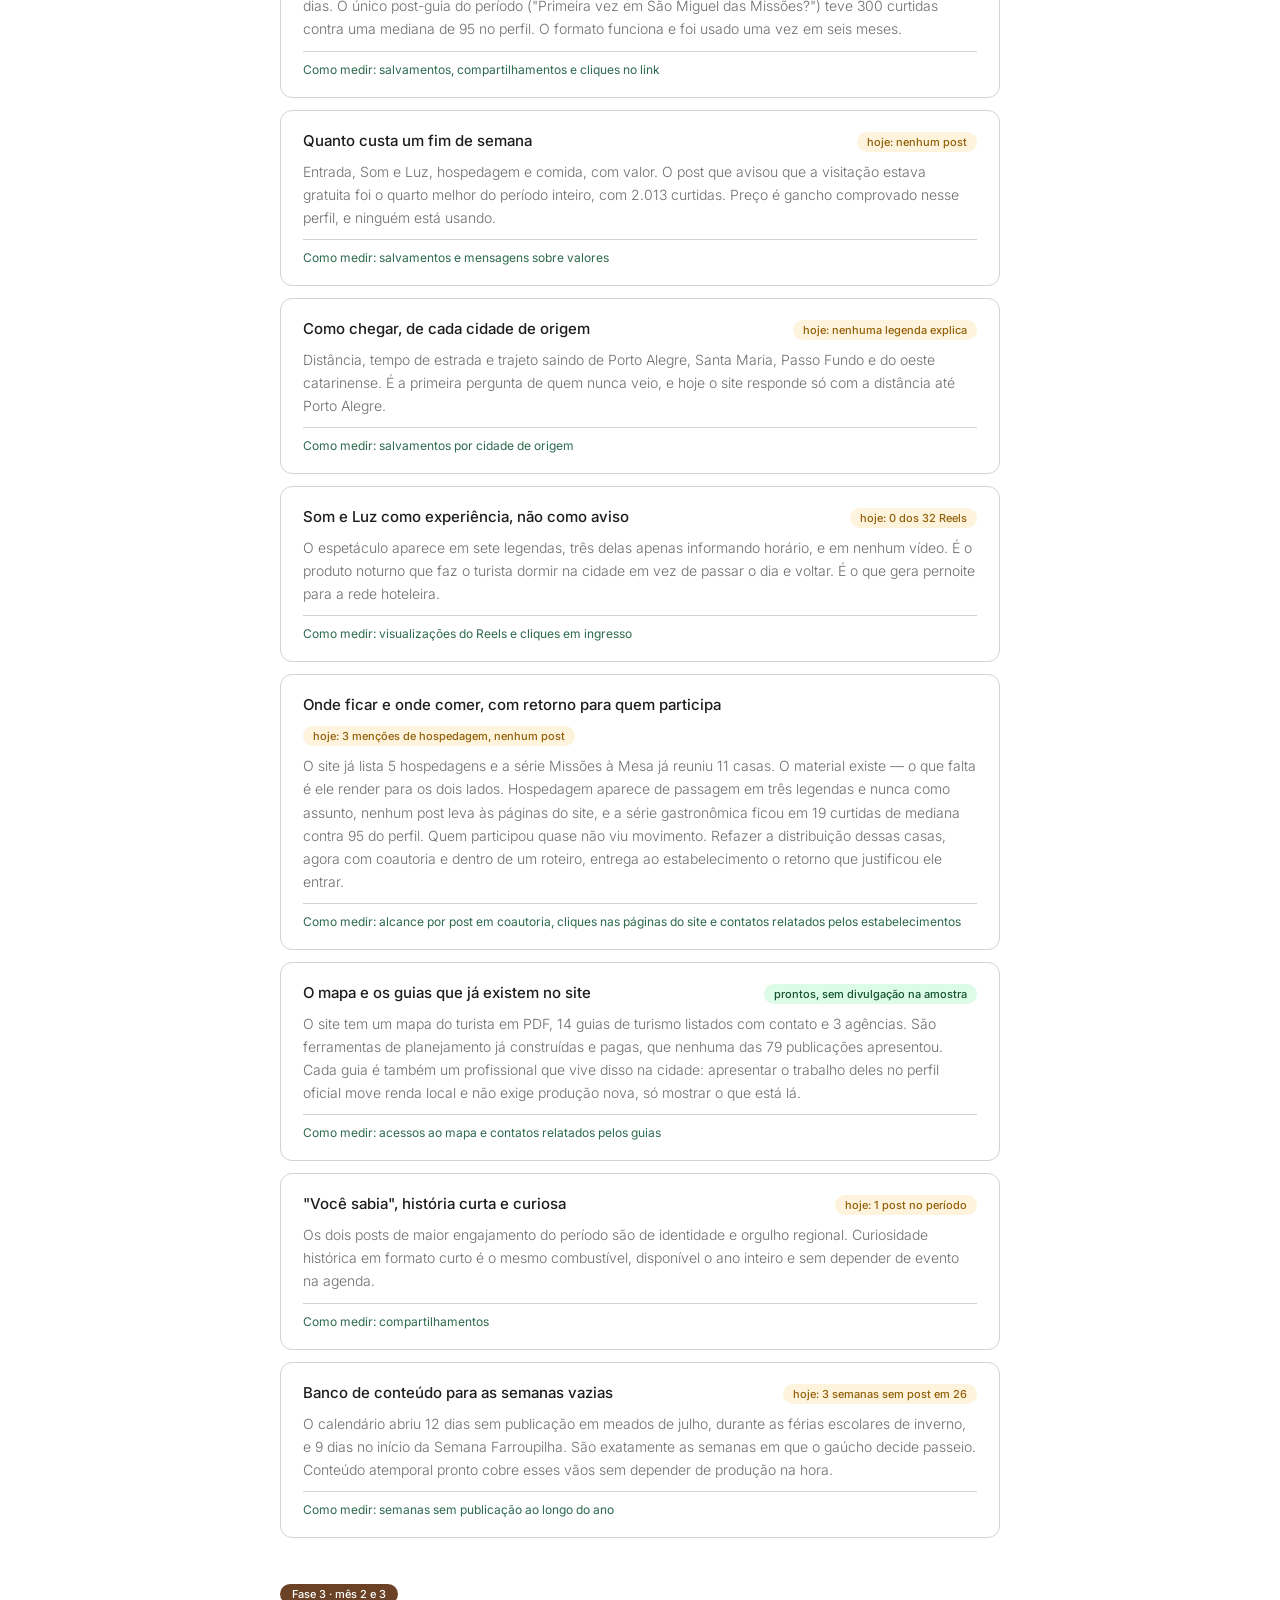
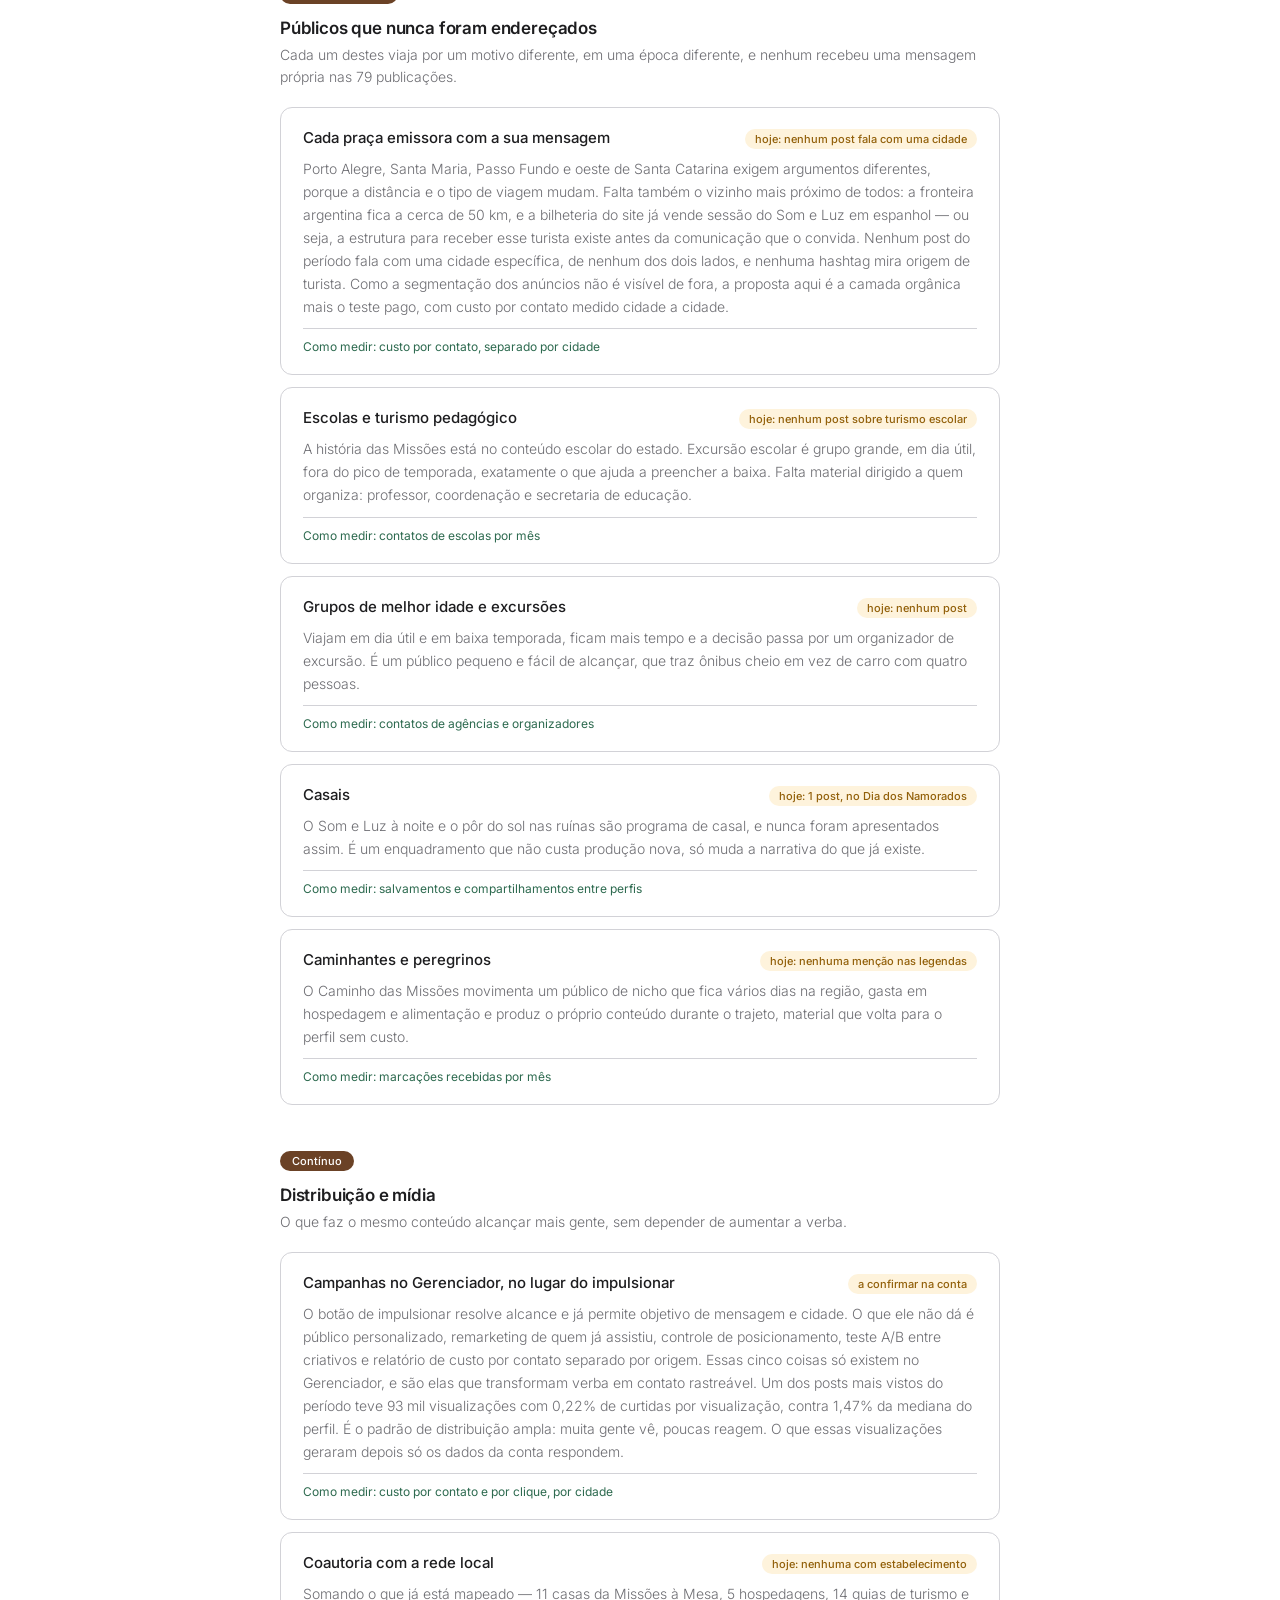
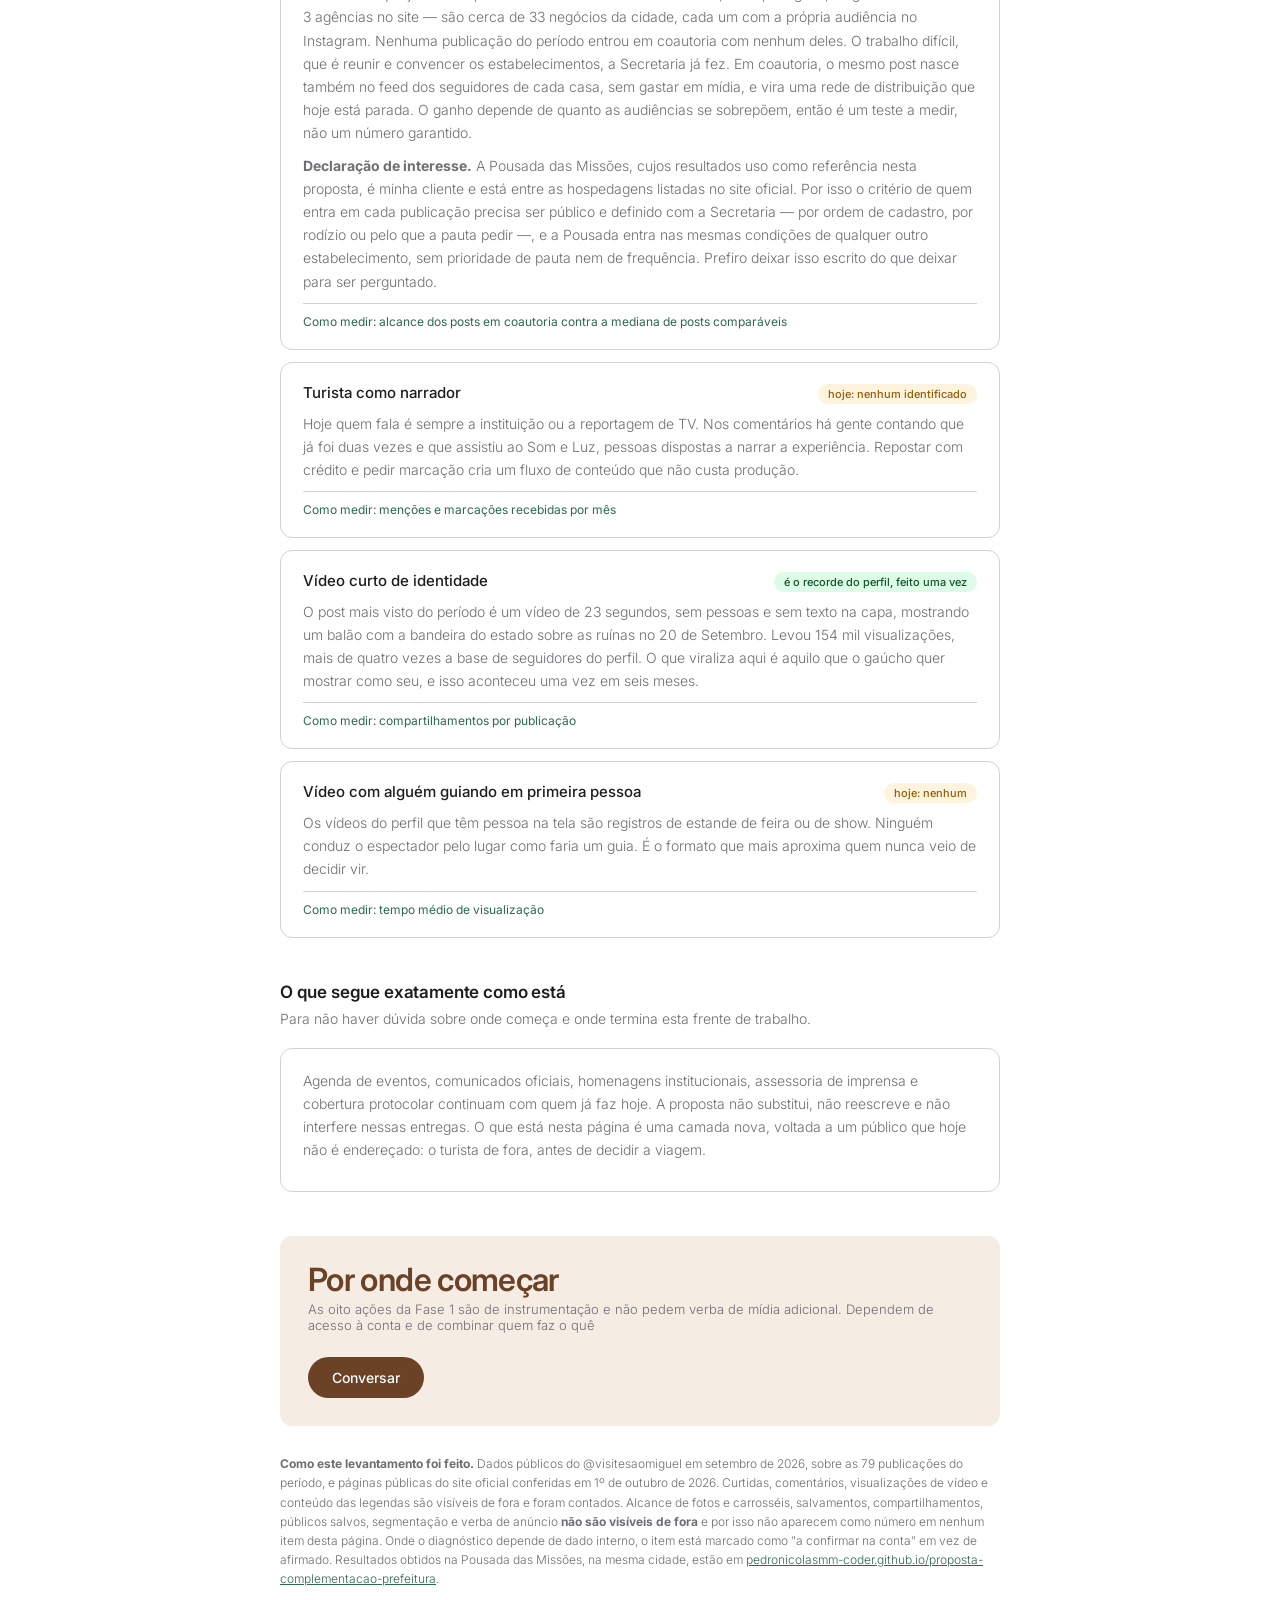
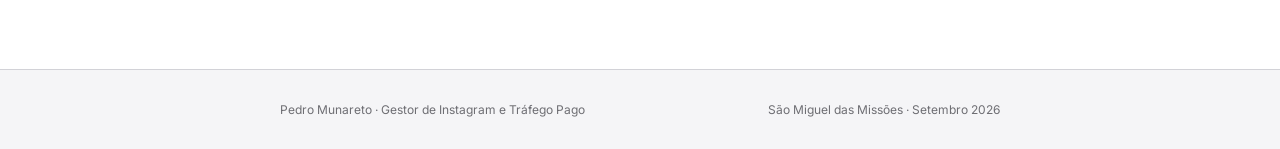
==== commit 8ba95165: "Reescreve o item do WhatsApp sem depender do botao do app A bio foi verificada e nao traz WhatsApp, " ====
--- a/oportunidades.html
+++ b/oportunidades.html
@@ -49,10 +49,10 @@
 
       <div class="op">
         <div class="op-head">
-          <span class="op-title">WhatsApp na bio e em botão</span>
+          <span class="op-title">O WhatsApp de turismo visível e medido</span>
           <span class="op-tag">hoje: só no rodapé de algumas legendas</span>
         </div>
-        <p class="op-desc">O WhatsApp de informações turísticas já existe e aparece em duas legendas do período. Fora delas, o único contato do perfil é a caixa de mensagem. Colocar como botão fixo tira o turista de um caminho de três toques para um.</p>
+        <p class="op-desc">O WhatsApp de informações turísticas já existe e aparece em quatro legendas do período, mas não na bio — ela traz só o link do site. Quem vê um post e quer perguntar algo depende de achar o número dentro de uma legenda antiga ou de abrir uma conversa no direct. Deixar o canal visível e, principalmente, medido é o que transforma essa conversa em número de prestação de contas.</p>
         <p class="op-medir">Como medir: mensagens recebidas por semana, antes e depois</p>
       </div>
 
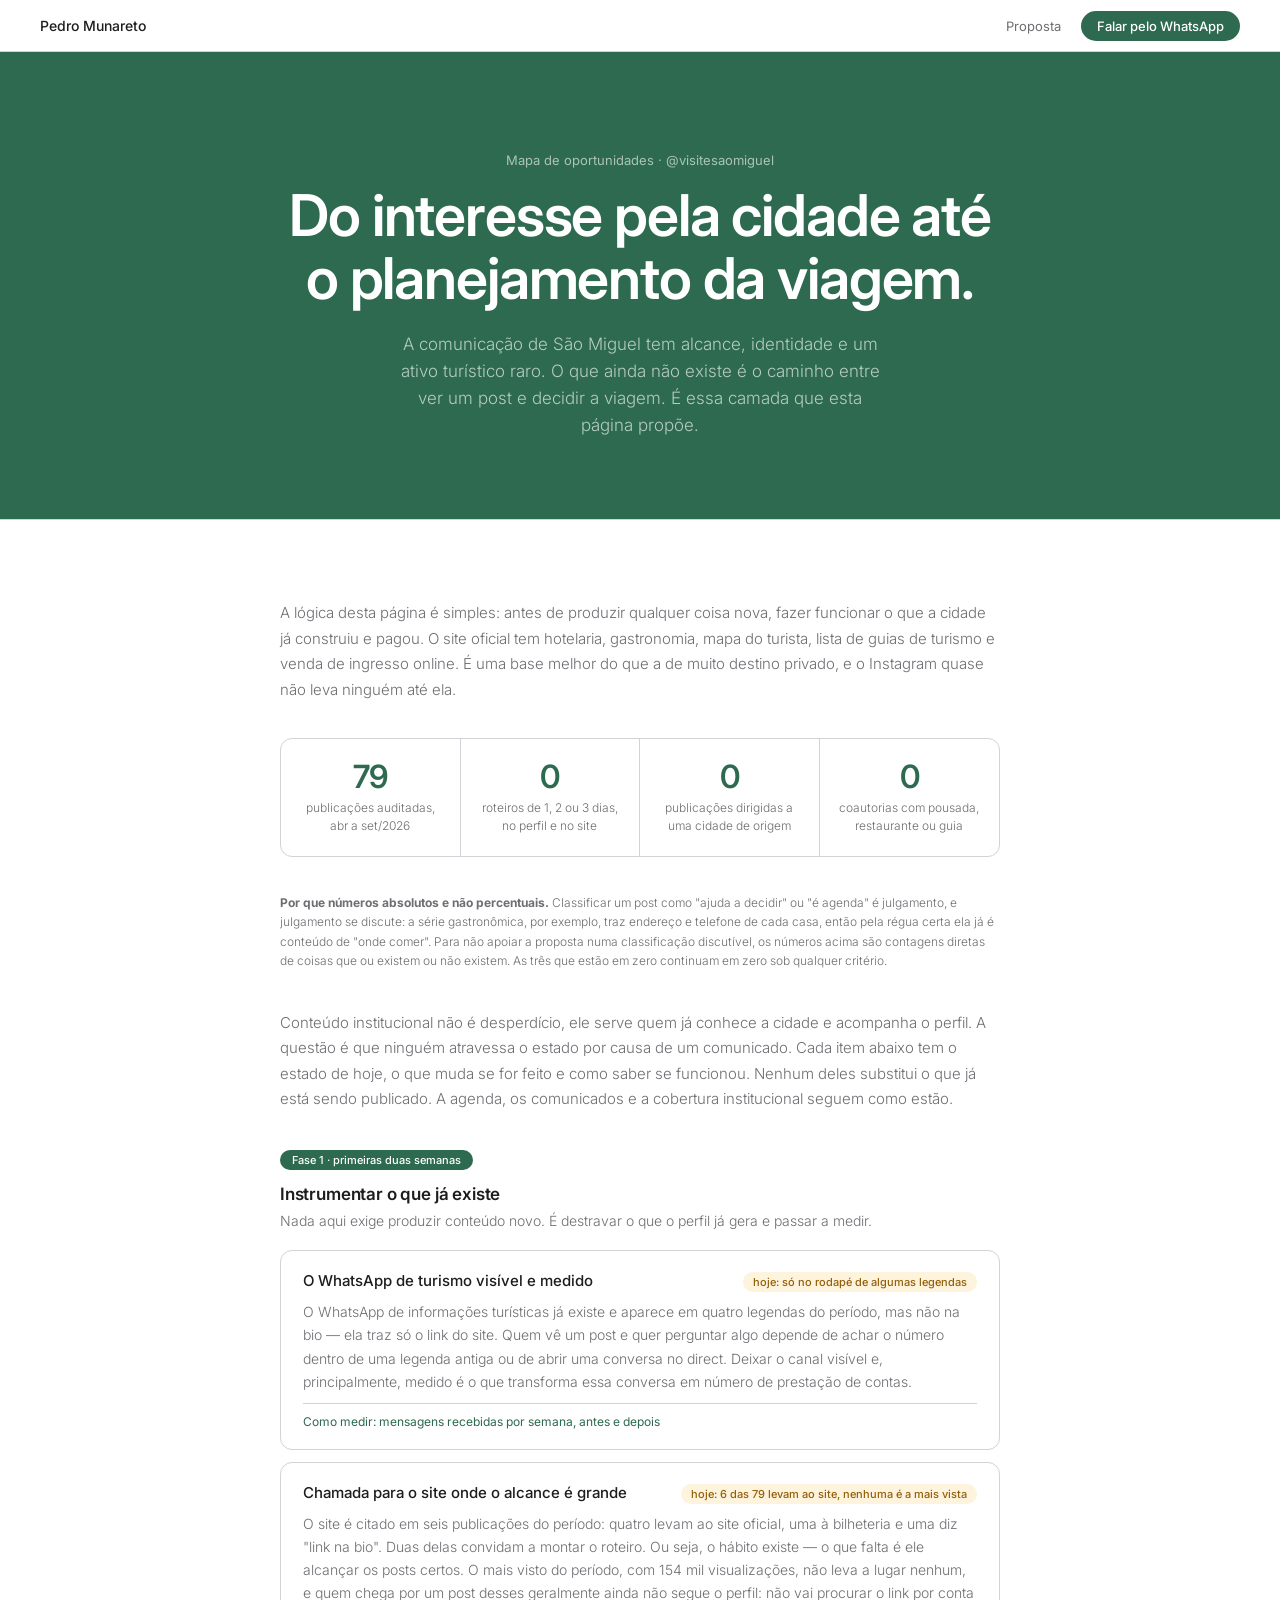
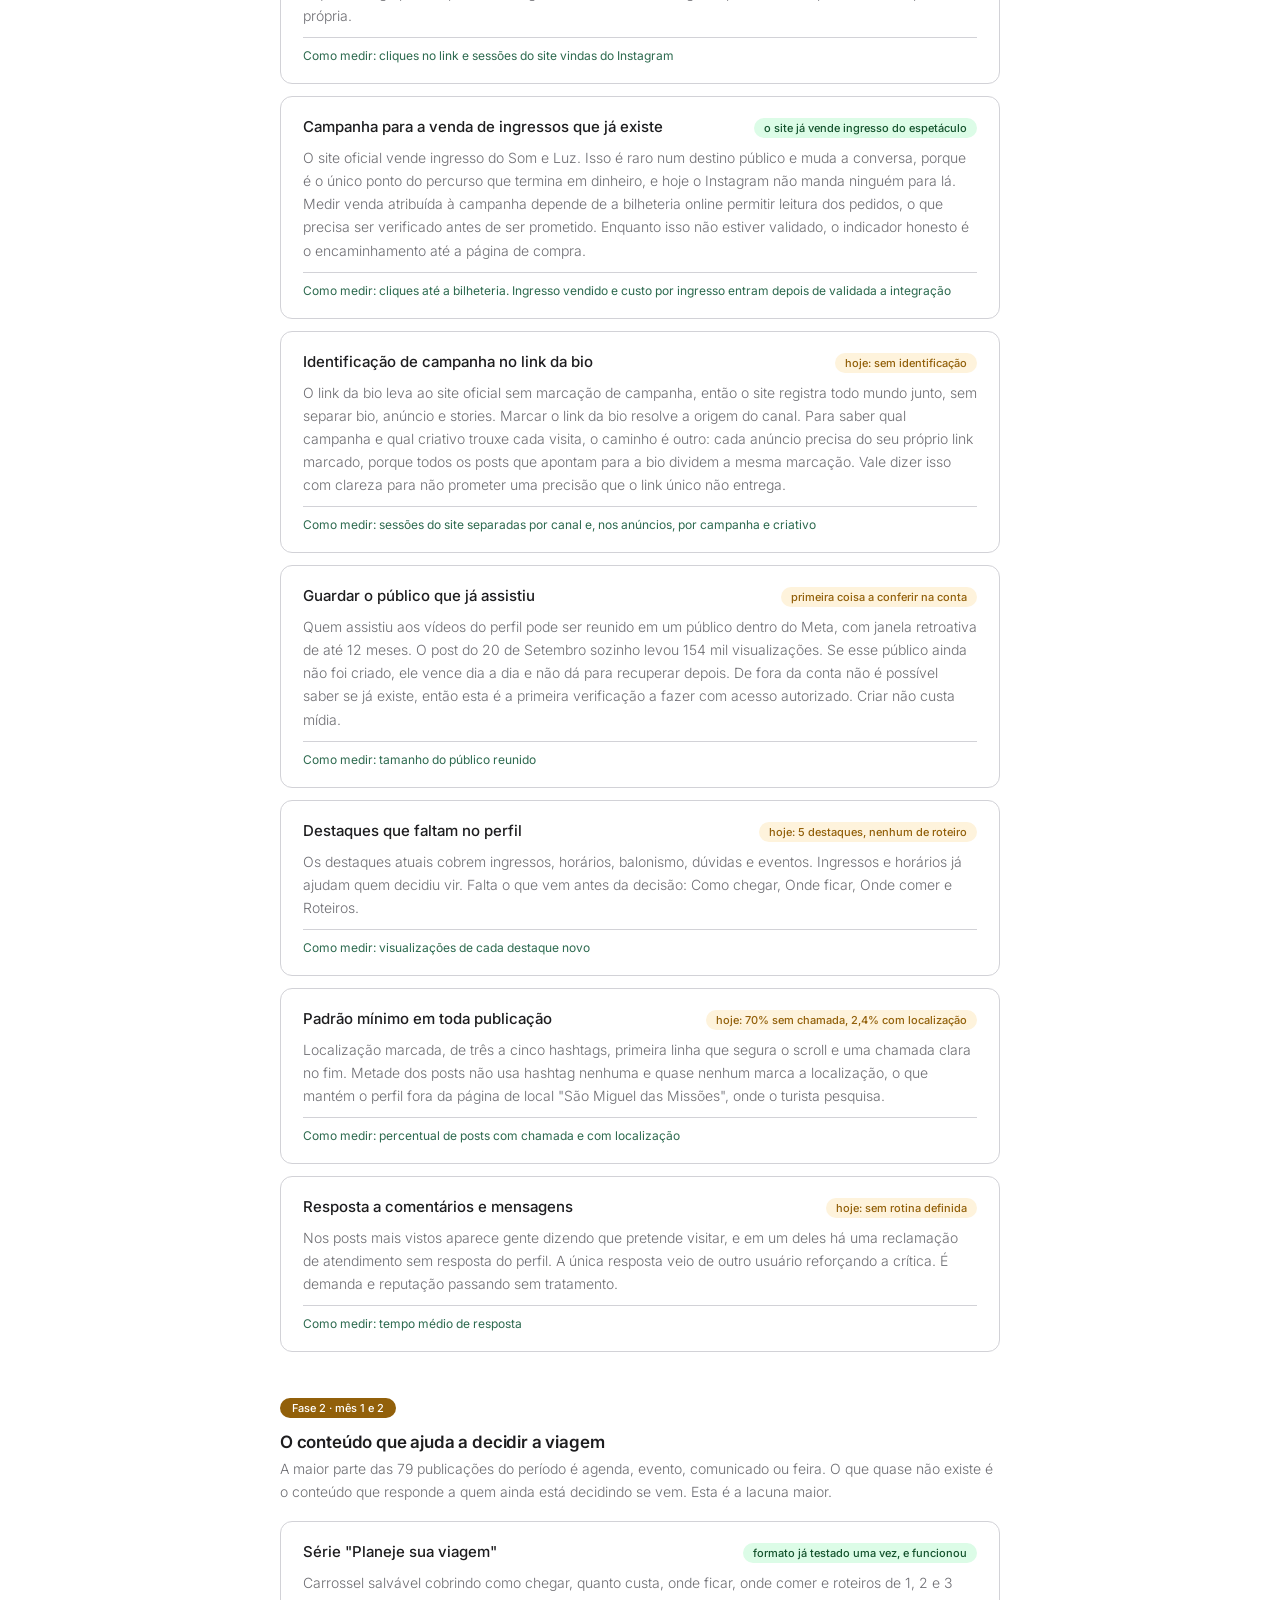
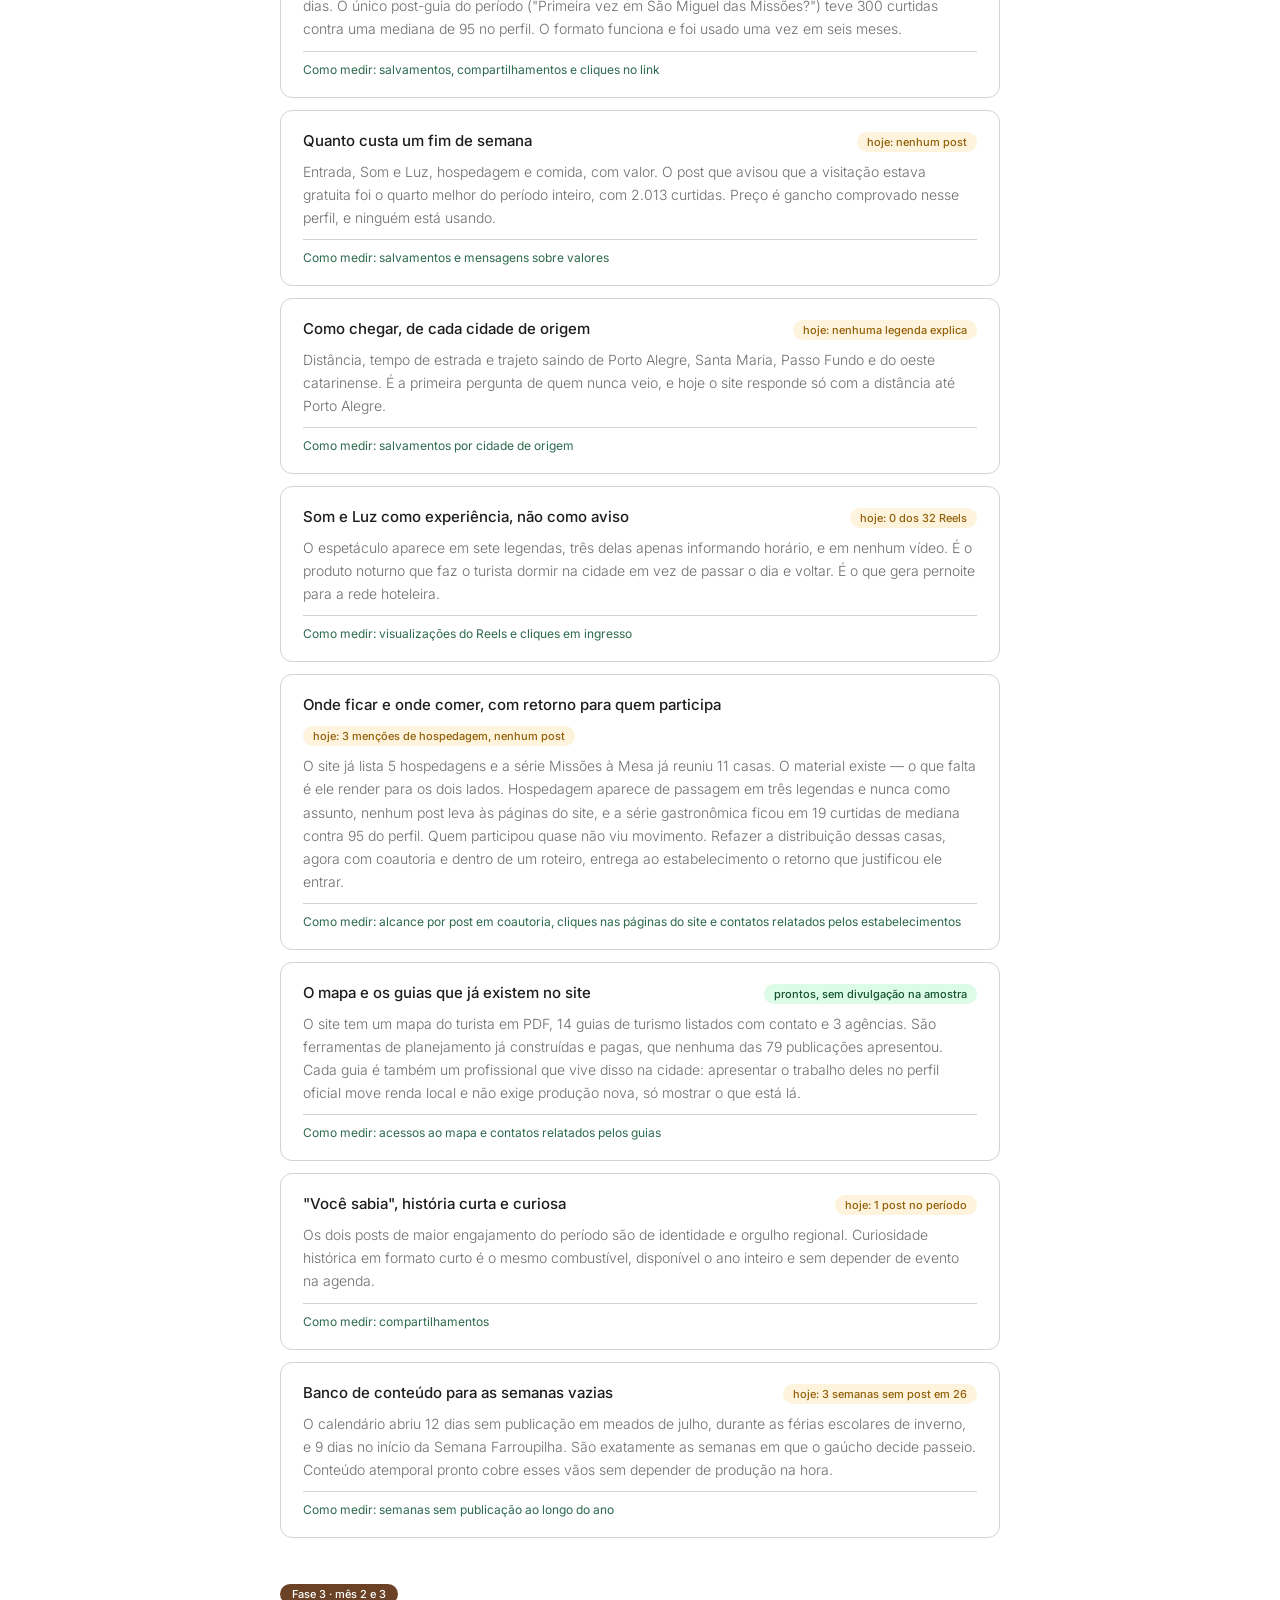
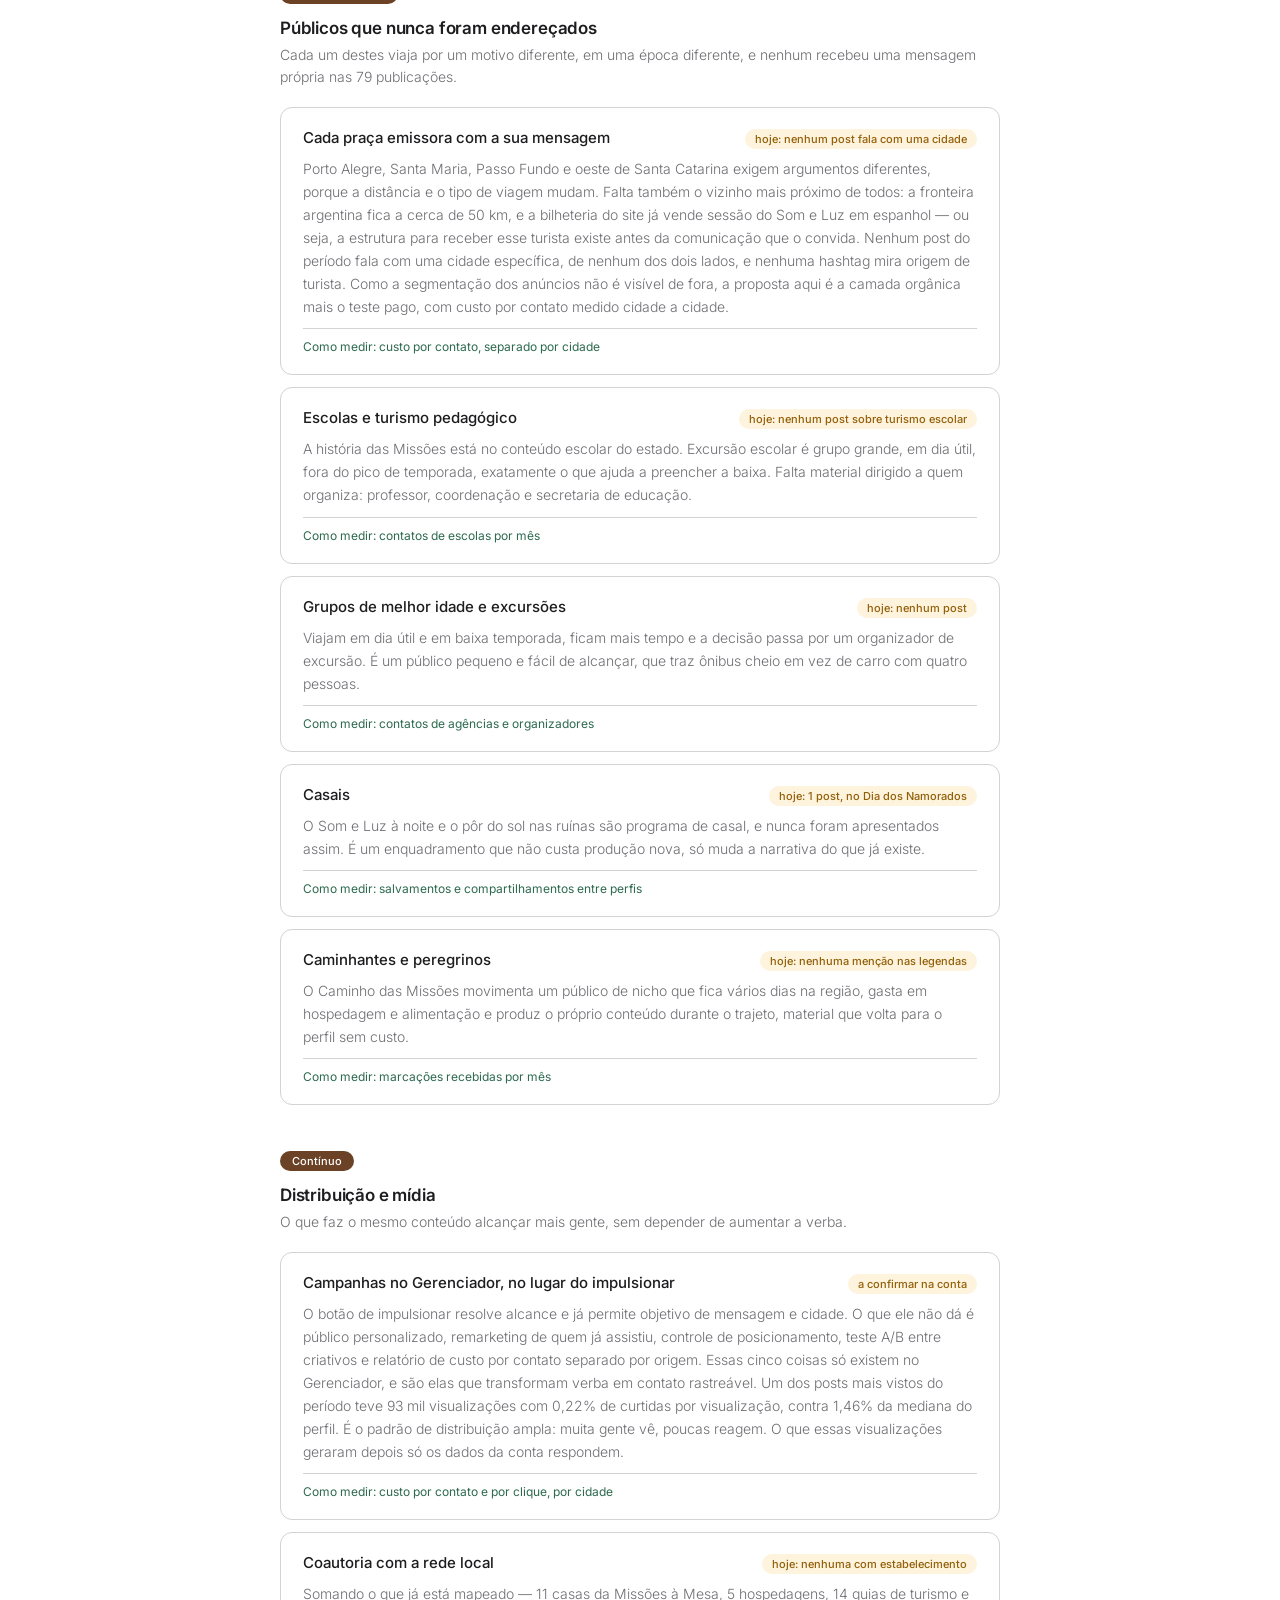
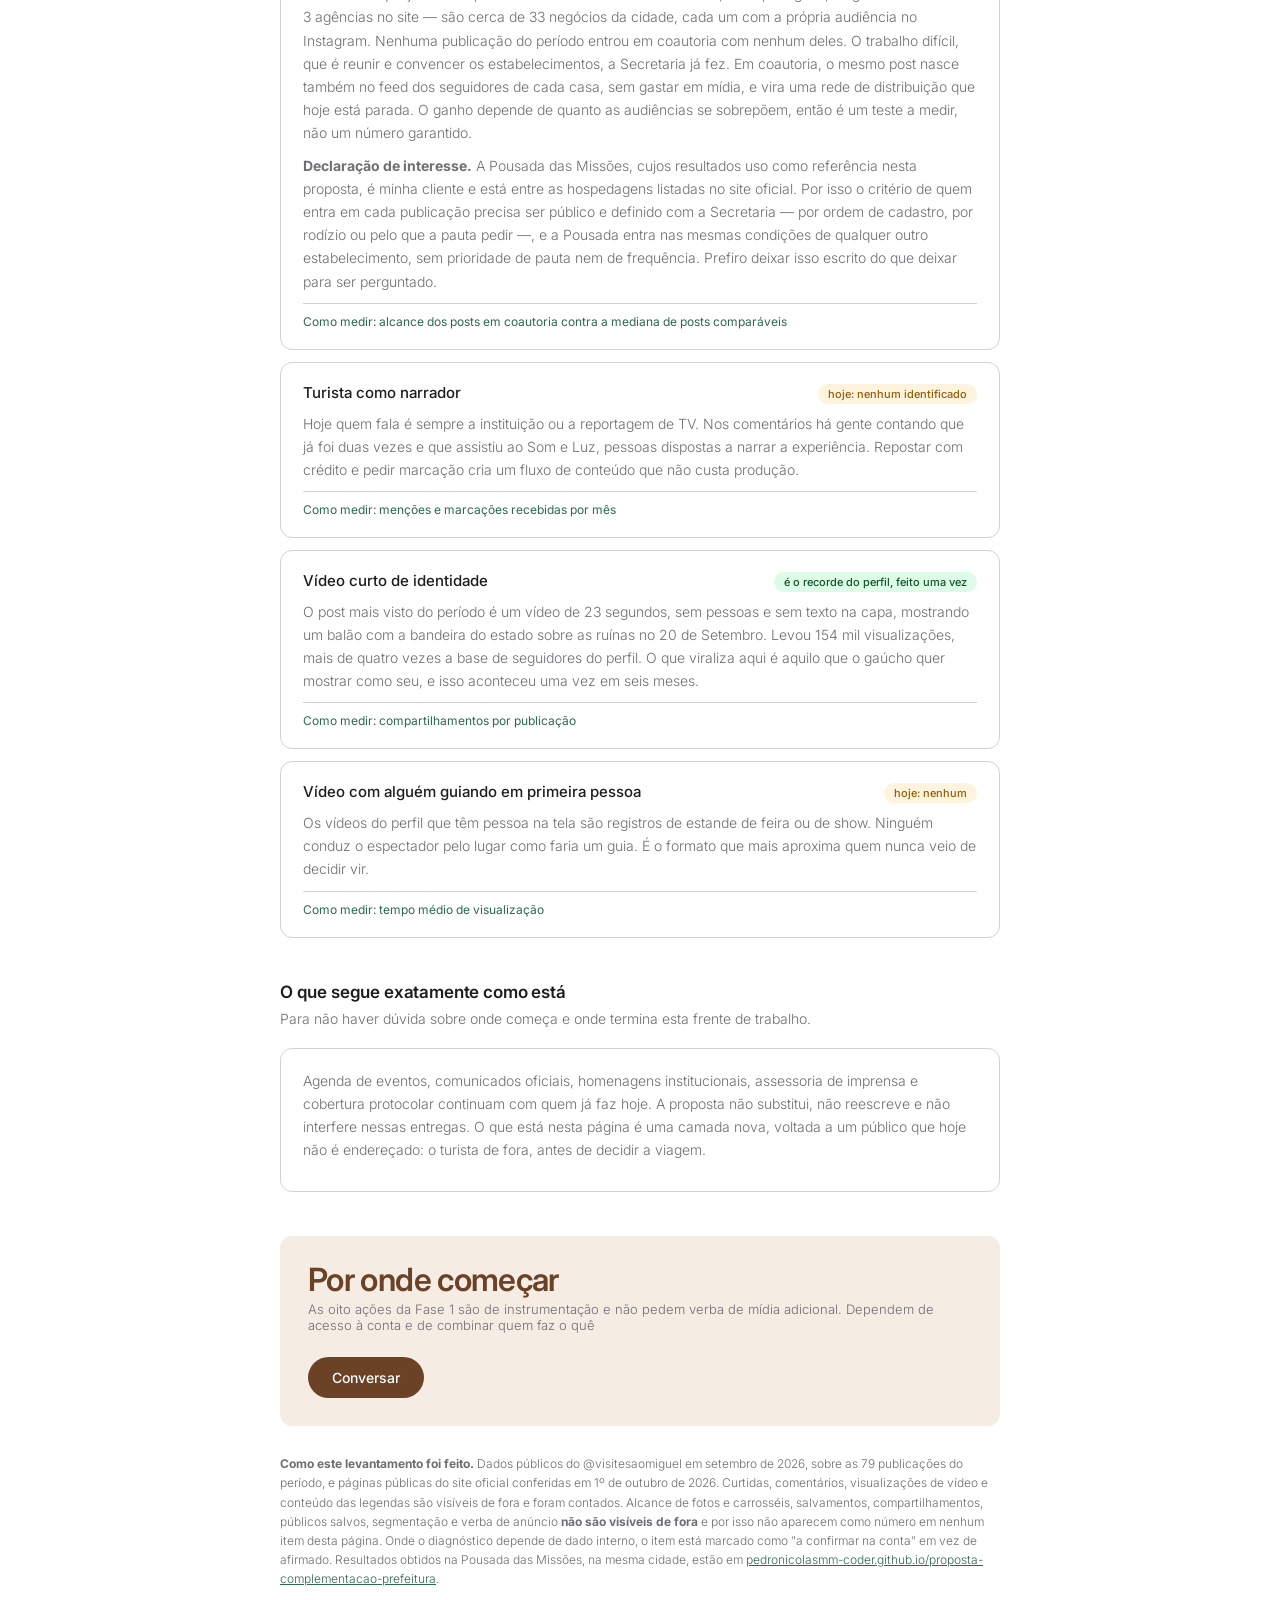
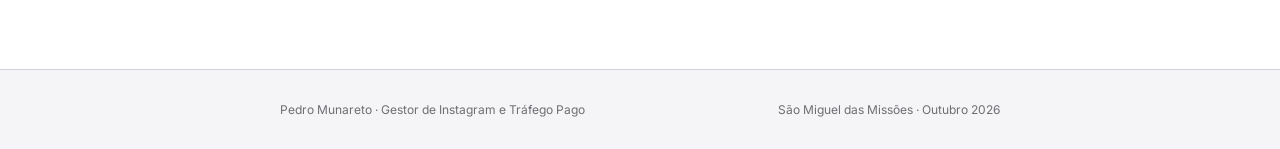
==== commit 9063e06a: "Reconhece o momento da Secretaria e corrige tres numeros Abre a auditoria com uma nota de contexto: " ====
--- a/oportunidades.html
+++ b/oportunidades.html
@@ -262,7 +262,7 @@
           <span class="op-title">Campanhas no Gerenciador, no lugar do impulsionar</span>
           <span class="op-tag">a confirmar na conta</span>
         </div>
-        <p class="op-desc">O botão de impulsionar resolve alcance e já permite objetivo de mensagem e cidade. O que ele não dá é público personalizado, remarketing de quem já assistiu, controle de posicionamento, teste A/B entre criativos e relatório de custo por contato separado por origem. Essas cinco coisas só existem no Gerenciador, e são elas que transformam verba em contato rastreável. Um dos posts mais vistos do período teve 93 mil visualizações com 0,22% de curtidas por visualização, contra 1,47% da mediana do perfil. É o padrão de distribuição ampla: muita gente vê, poucas reagem. O que essas visualizações geraram depois só os dados da conta respondem.</p>
+        <p class="op-desc">O botão de impulsionar resolve alcance e já permite objetivo de mensagem e cidade. O que ele não dá é público personalizado, remarketing de quem já assistiu, controle de posicionamento, teste A/B entre criativos e relatório de custo por contato separado por origem. Essas cinco coisas só existem no Gerenciador, e são elas que transformam verba em contato rastreável. Um dos posts mais vistos do período teve 93 mil visualizações com 0,22% de curtidas por visualização, contra 1,46% da mediana do perfil. É o padrão de distribuição ampla: muita gente vê, poucas reagem. O que essas visualizações geraram depois só os dados da conta respondem.</p>
         <p class="op-medir">Como medir: custo por contato e por clique, por cidade</p>
       </div>
 
@@ -329,7 +329,7 @@
 <footer>
   <div class="footer-inner">
     <span>Pedro Munareto · Gestor de Instagram e Tráfego Pago</span>
-    <span>São Miguel das Missões · Setembro 2026</span>
+    <span>São Miguel das Missões · Outubro 2026</span>
   </div>
 </footer>
 
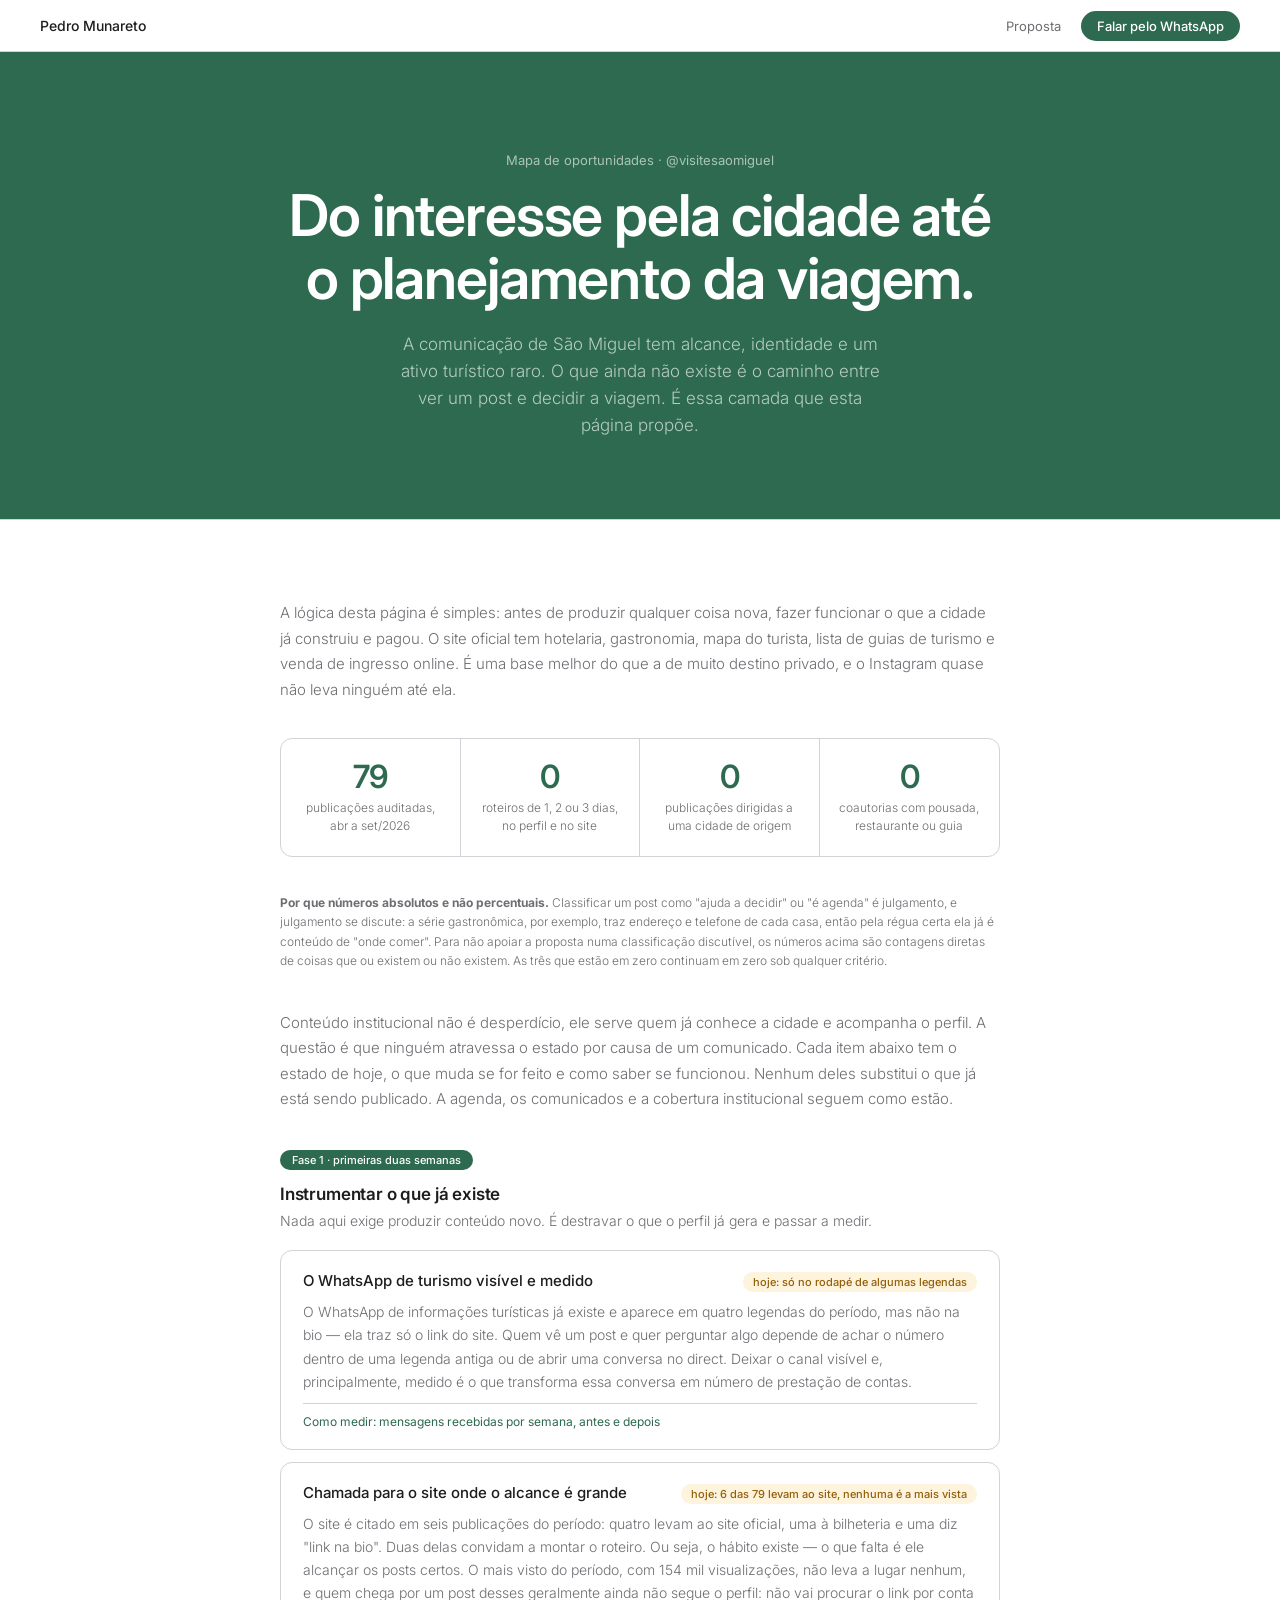
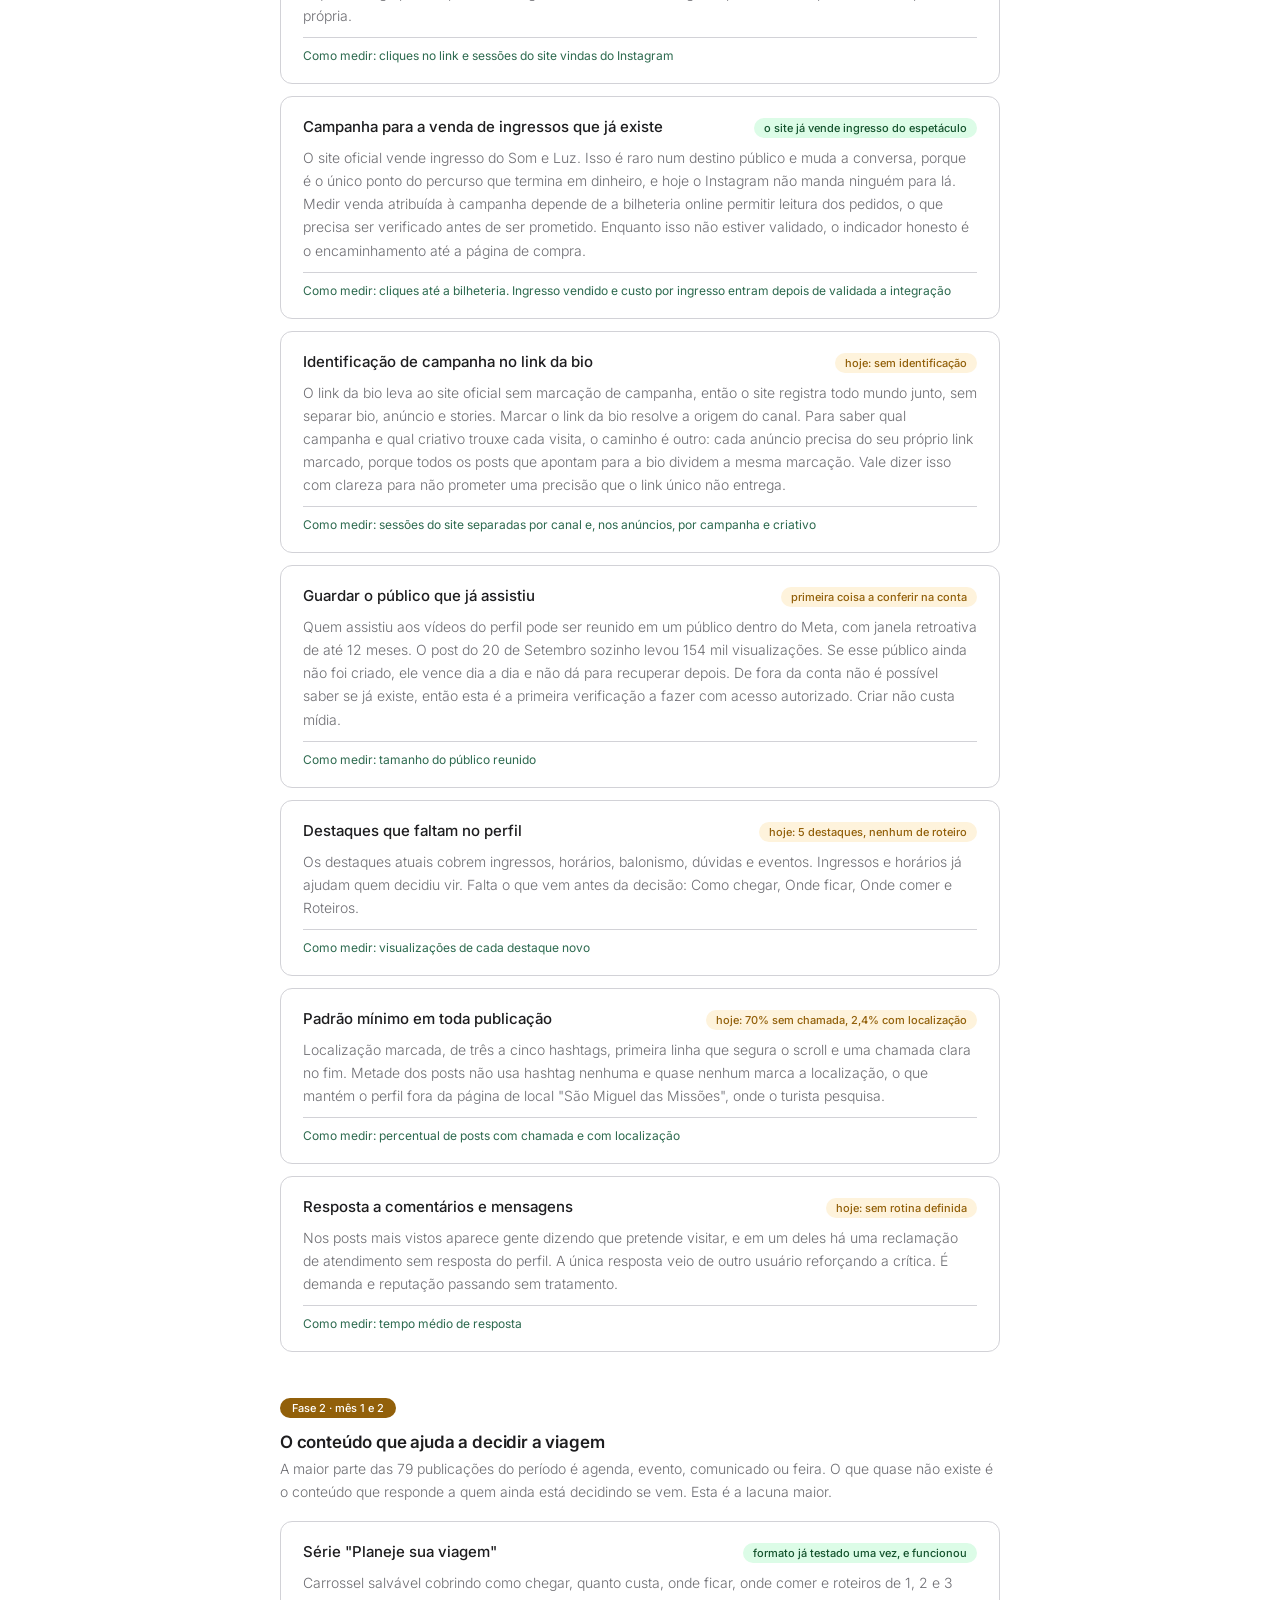
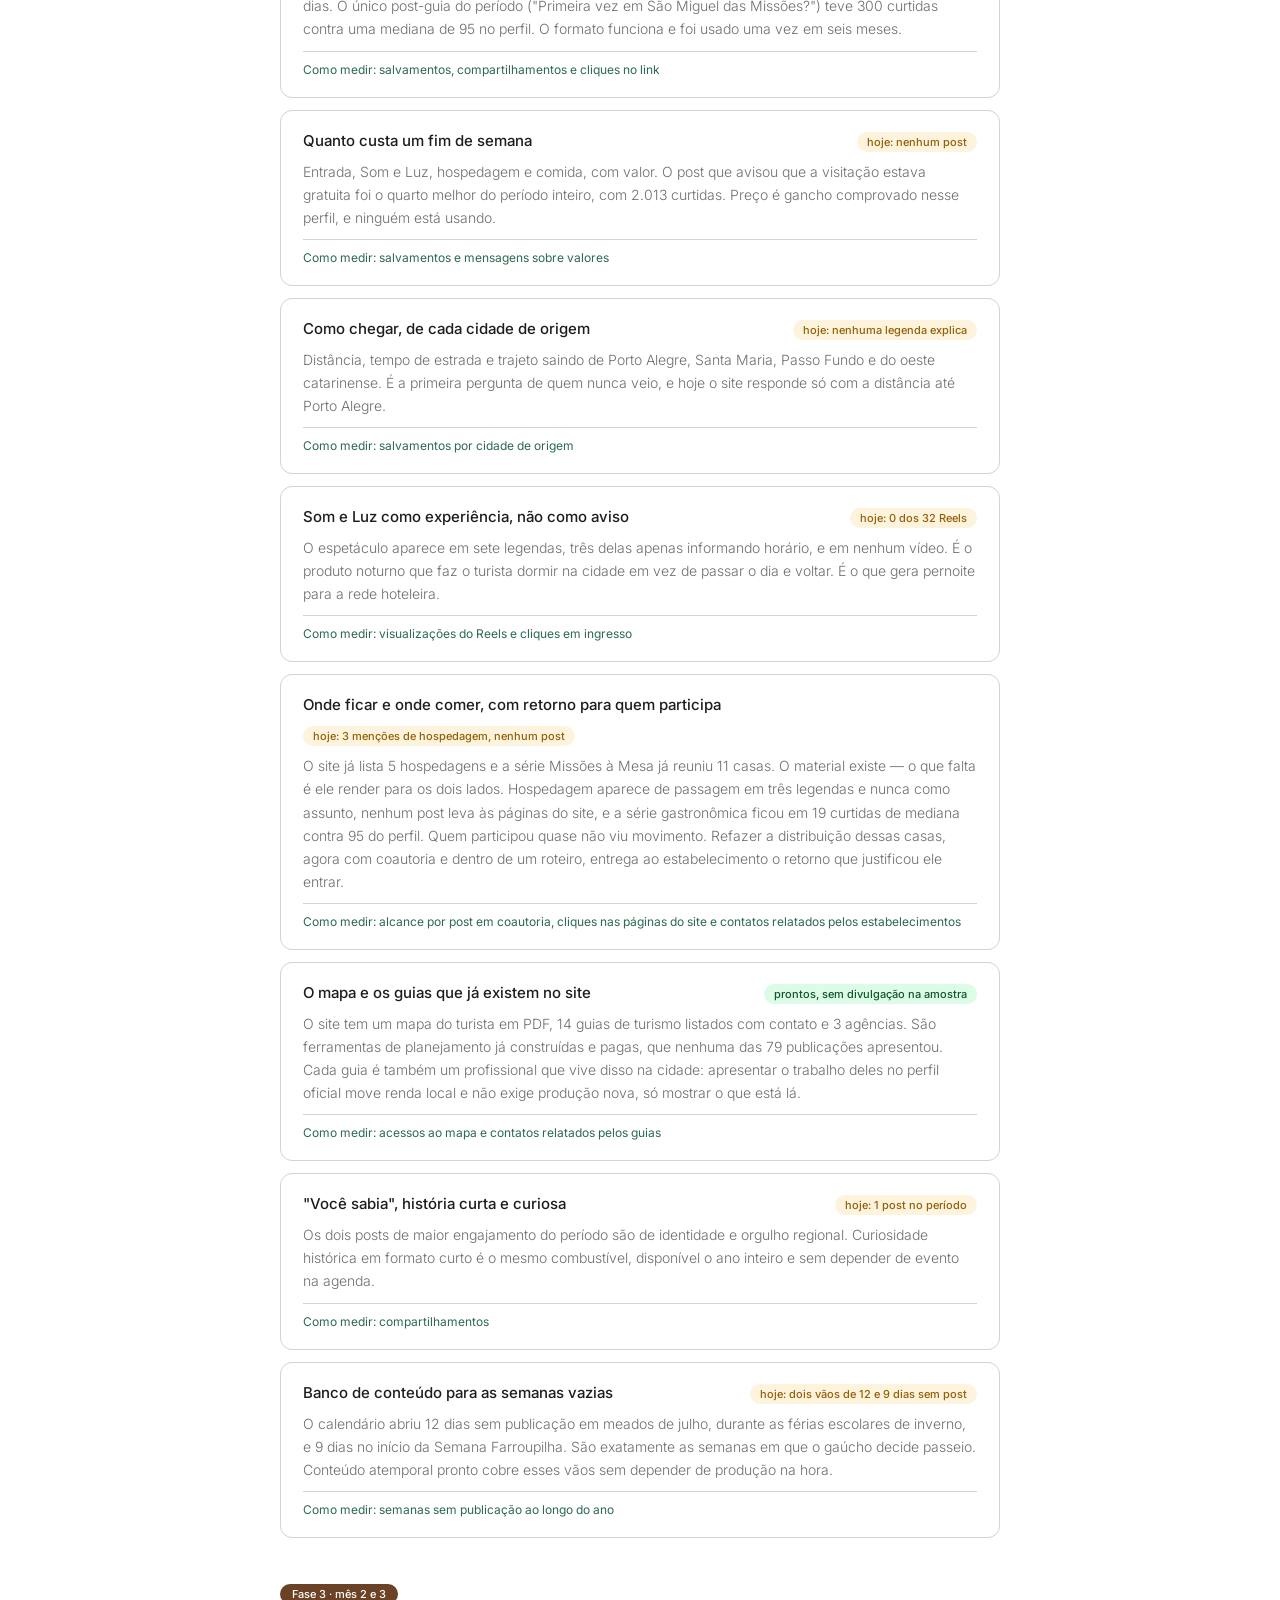
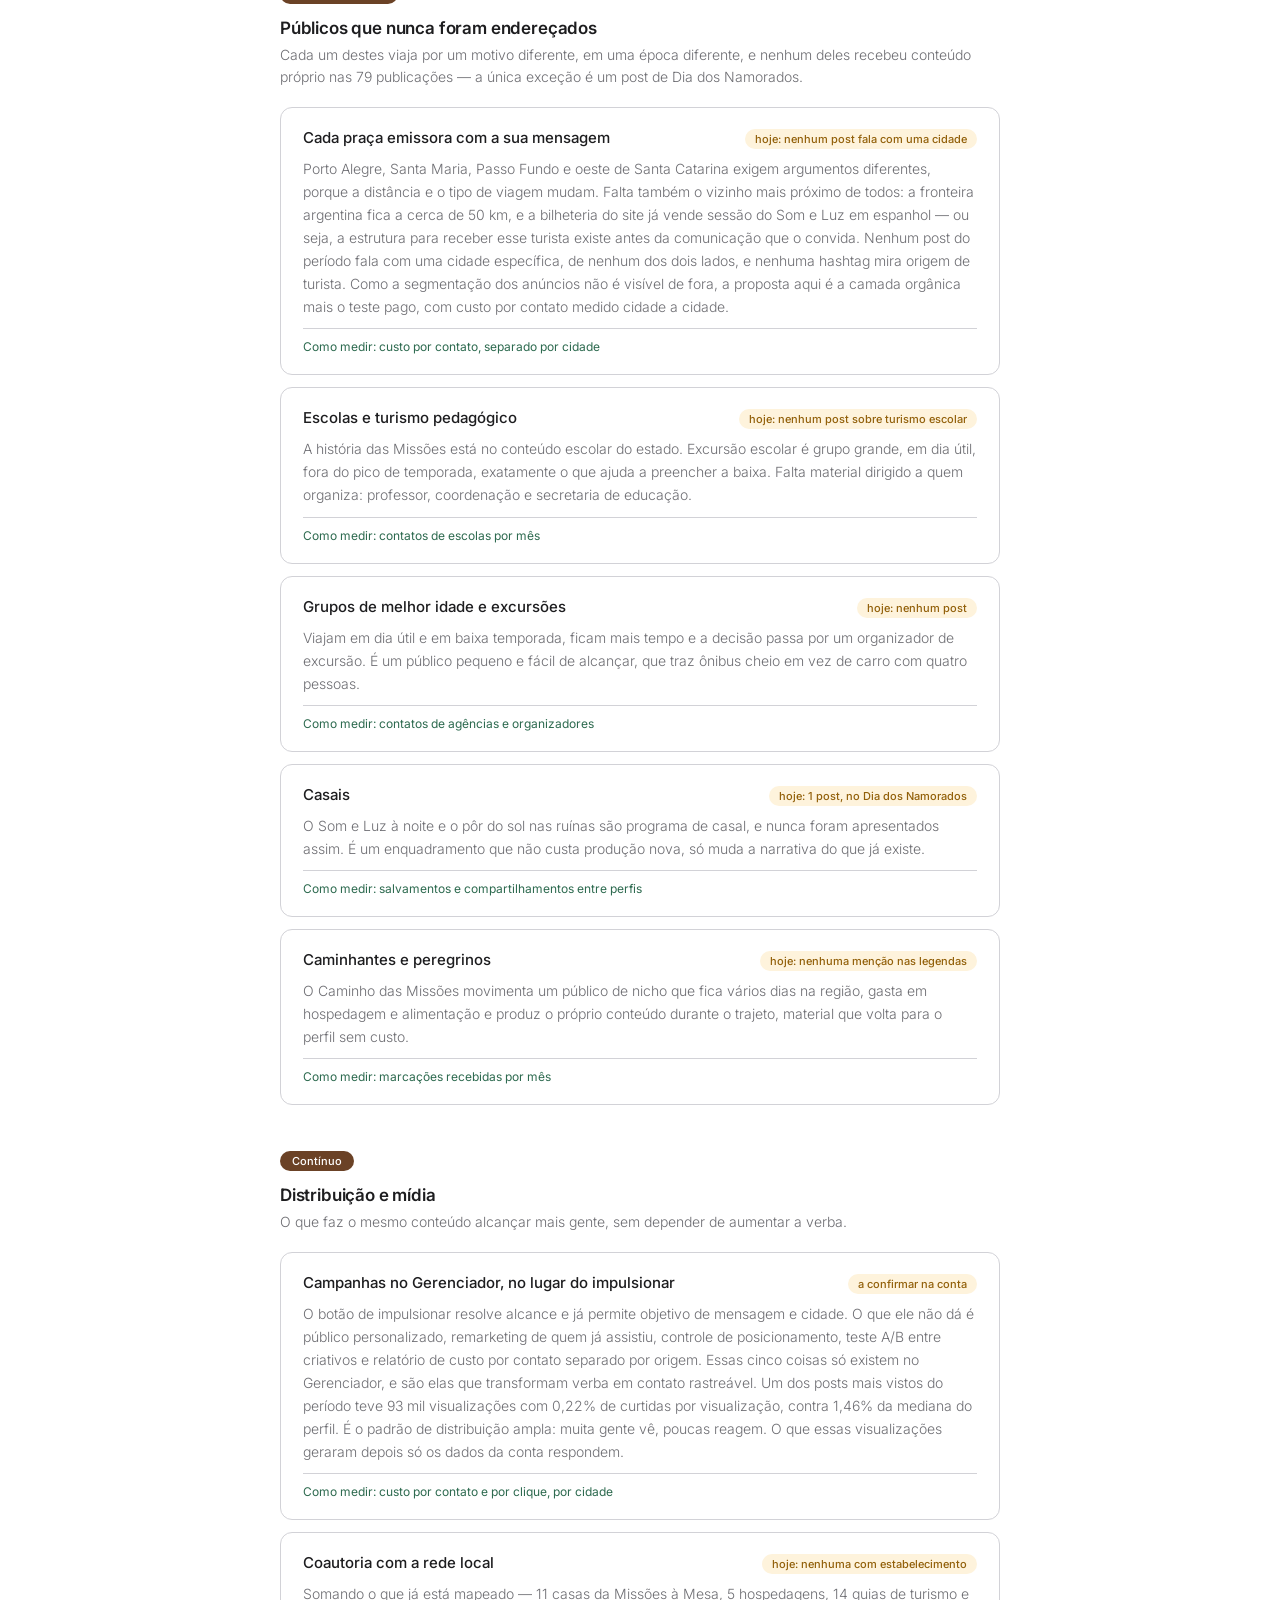
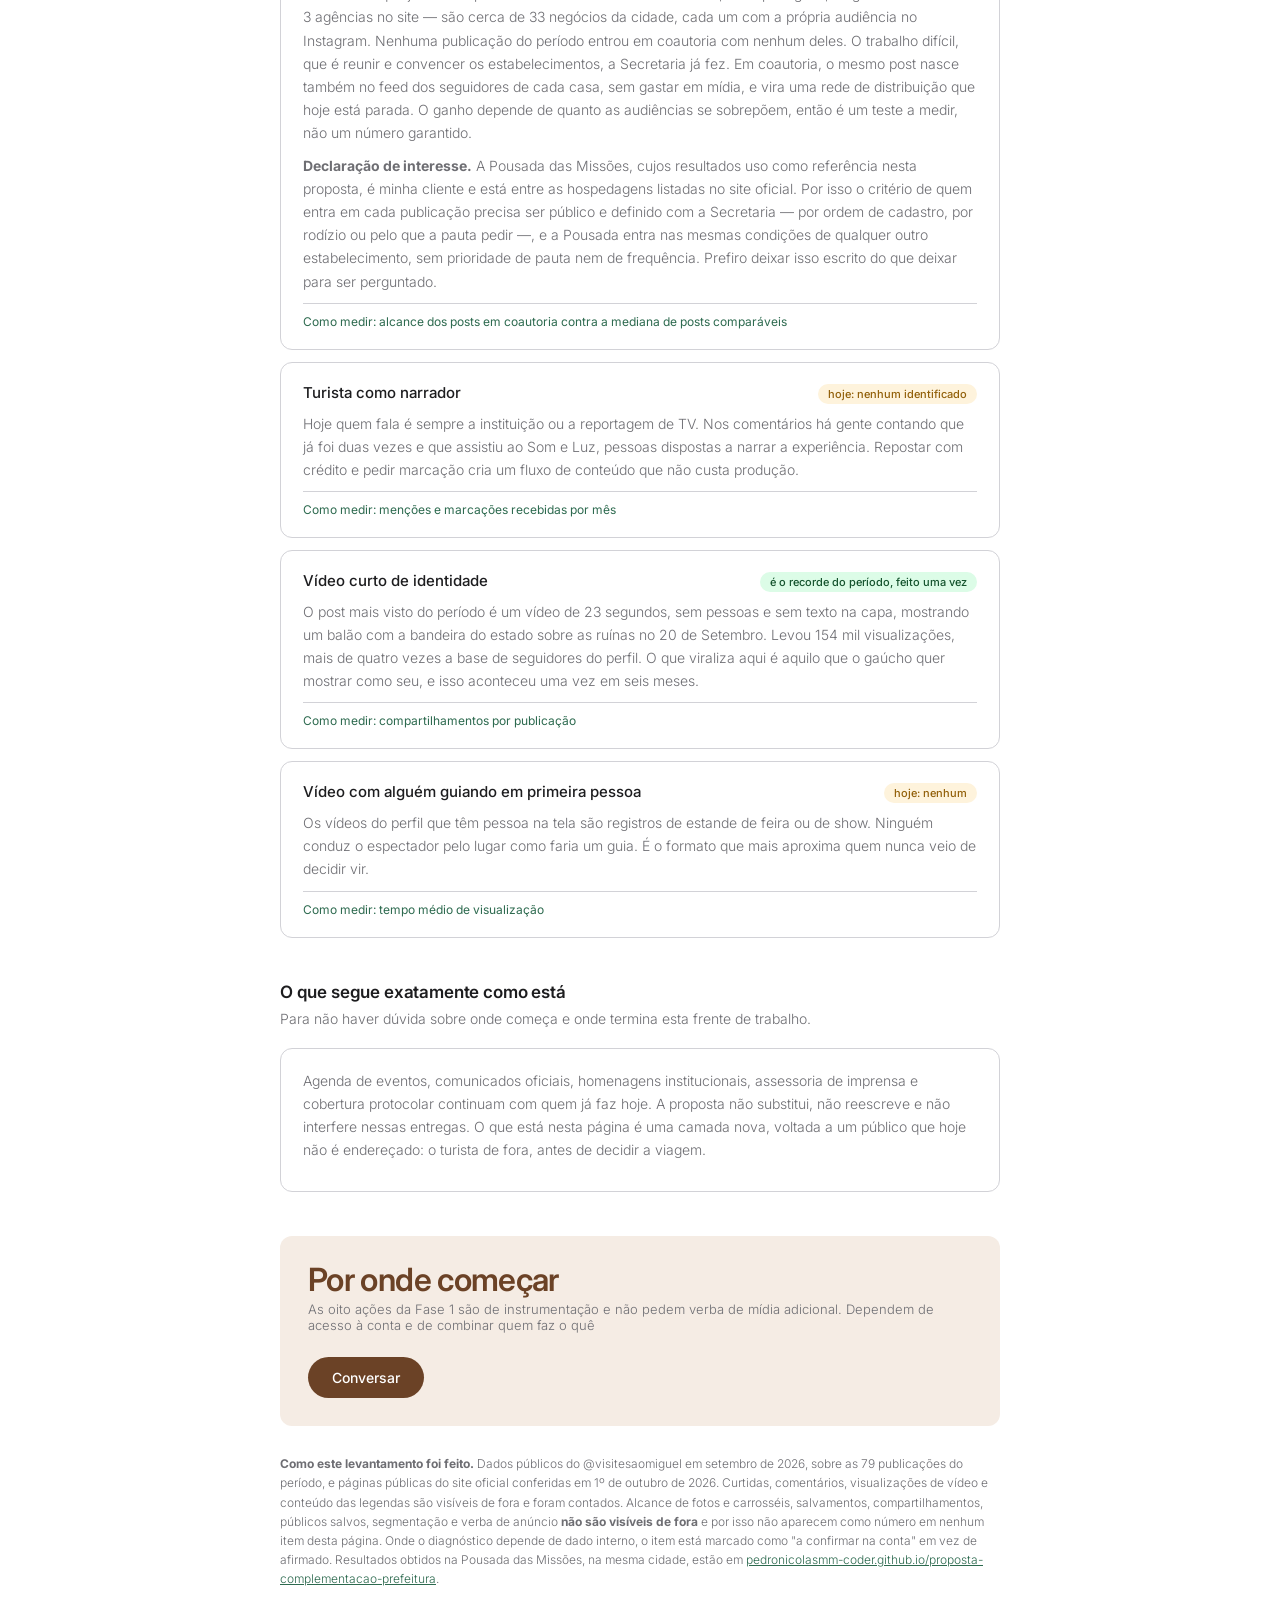
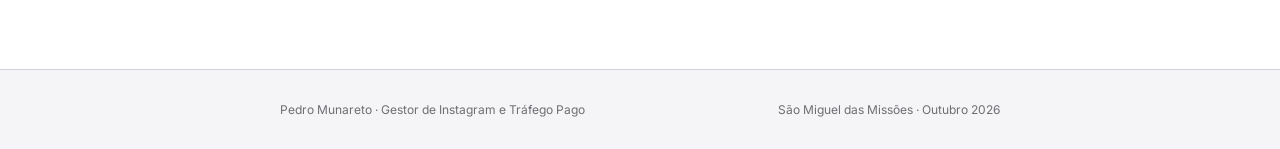
==== commit 81c3f3e4: "Corrige as divergencias internas entre as duas paginas Volta a contagem para 26 oportunidades: o 27o" ====
--- a/oportunidades.html
+++ b/oportunidades.html
@@ -4,6 +4,11 @@
 <meta charset="UTF-8">
 <meta name="viewport" content="width=device-width, initial-scale=1.0">
 <title>Oportunidades · São Miguel das Missões</title>
+<meta name="description" content="Mapa de 26 oportunidades para o turismo de São Miguel das Missões, cada uma com o estado de hoje e como medir o resultado.">
+<meta property="og:title" content="Mapa de oportunidades · Turismo de São Miguel das Missões">
+<meta property="og:description" content="26 oportunidades em quatro fases, cada uma com o estado de hoje medido e como saber se funcionou.">
+<meta property="og:type" content="website">
+<meta property="og:url" content="https://pedronicolasmm-coder.github.io/Proposta-Prefeitura/oportunidades.html">
 <link href="https://fonts.googleapis.com/css2?family=Inter:wght@300;400;500;600&display=swap" rel="stylesheet">
 <link rel="stylesheet" href="estilo.css">
 </head>
@@ -192,7 +197,7 @@
       <div class="op">
         <div class="op-head">
           <span class="op-title">Banco de conteúdo para as semanas vazias</span>
-          <span class="op-tag">hoje: 3 semanas sem post em 26</span>
+          <span class="op-tag">hoje: dois vãos de 12 e 9 dias sem post</span>
         </div>
         <p class="op-desc">O calendário abriu 12 dias sem publicação em meados de julho, durante as férias escolares de inverno, e 9 dias no início da Semana Farroupilha. São exatamente as semanas em que o gaúcho decide passeio. Conteúdo atemporal pronto cobre esses vãos sem depender de produção na hora.</p>
         <p class="op-medir">Como medir: semanas sem publicação ao longo do ano</p>
@@ -203,7 +208,7 @@
     <div class="bloco">
       <span class="fase tres">Fase 3 · mês 2 e 3</span>
       <h3>Públicos que nunca foram endereçados</h3>
-      <p class="bloco-sub">Cada um destes viaja por um motivo diferente, em uma época diferente, e nenhum recebeu uma mensagem própria nas 79 publicações.</p>
+      <p class="bloco-sub">Cada um destes viaja por um motivo diferente, em uma época diferente, e nenhum deles recebeu conteúdo próprio nas 79 publicações — a única exceção é um post de Dia dos Namorados.</p>
 
       <div class="op">
         <div class="op-head">
@@ -288,7 +293,7 @@
       <div class="op">
         <div class="op-head">
           <span class="op-title">Vídeo curto de identidade</span>
-          <span class="op-tag ok">é o recorde do perfil, feito uma vez</span>
+          <span class="op-tag ok">é o recorde do período, feito uma vez</span>
         </div>
         <p class="op-desc">O post mais visto do período é um vídeo de 23 segundos, sem pessoas e sem texto na capa, mostrando um balão com a bandeira do estado sobre as ruínas no 20 de Setembro. Levou 154 mil visualizações, mais de quatro vezes a base de seguidores do perfil. O que viraliza aqui é aquilo que o gaúcho quer mostrar como seu, e isso aconteceu uma vez em seis meses.</p>
         <p class="op-medir">Como medir: compartilhamentos por publicação</p>
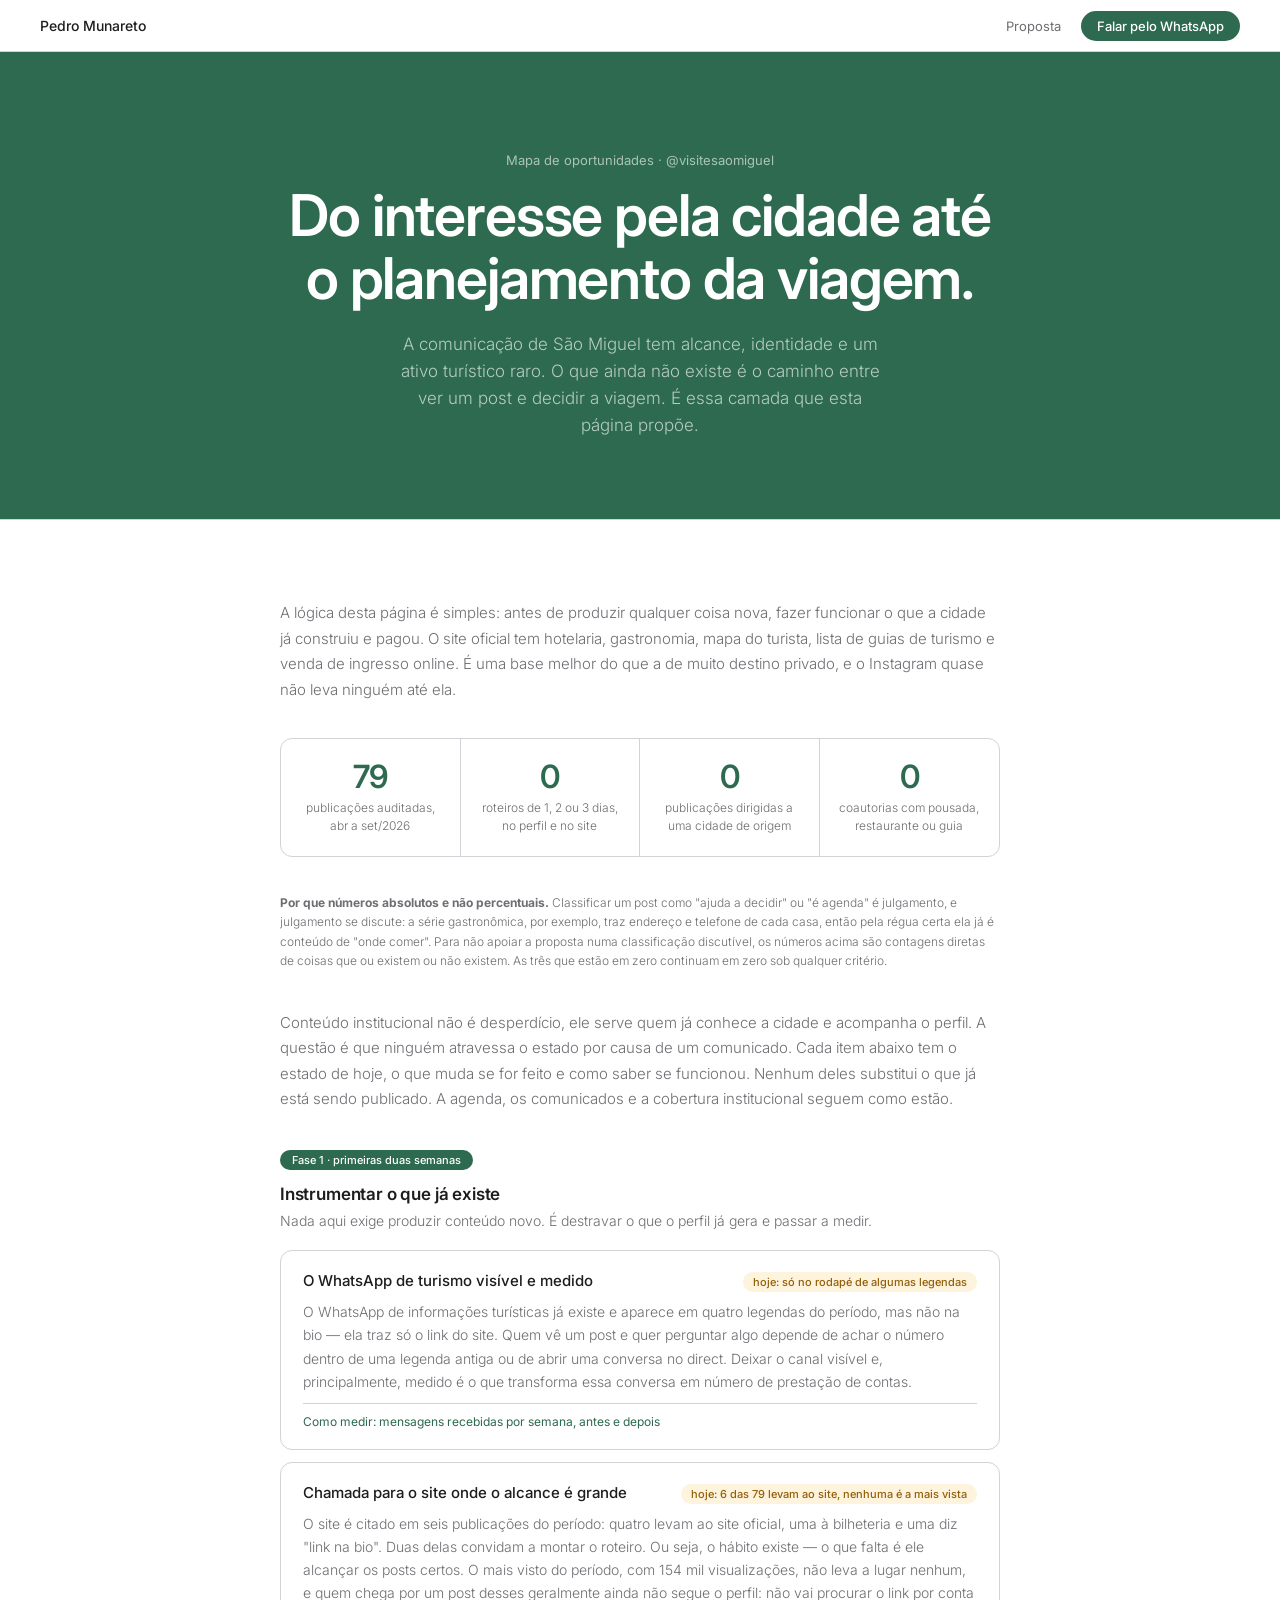
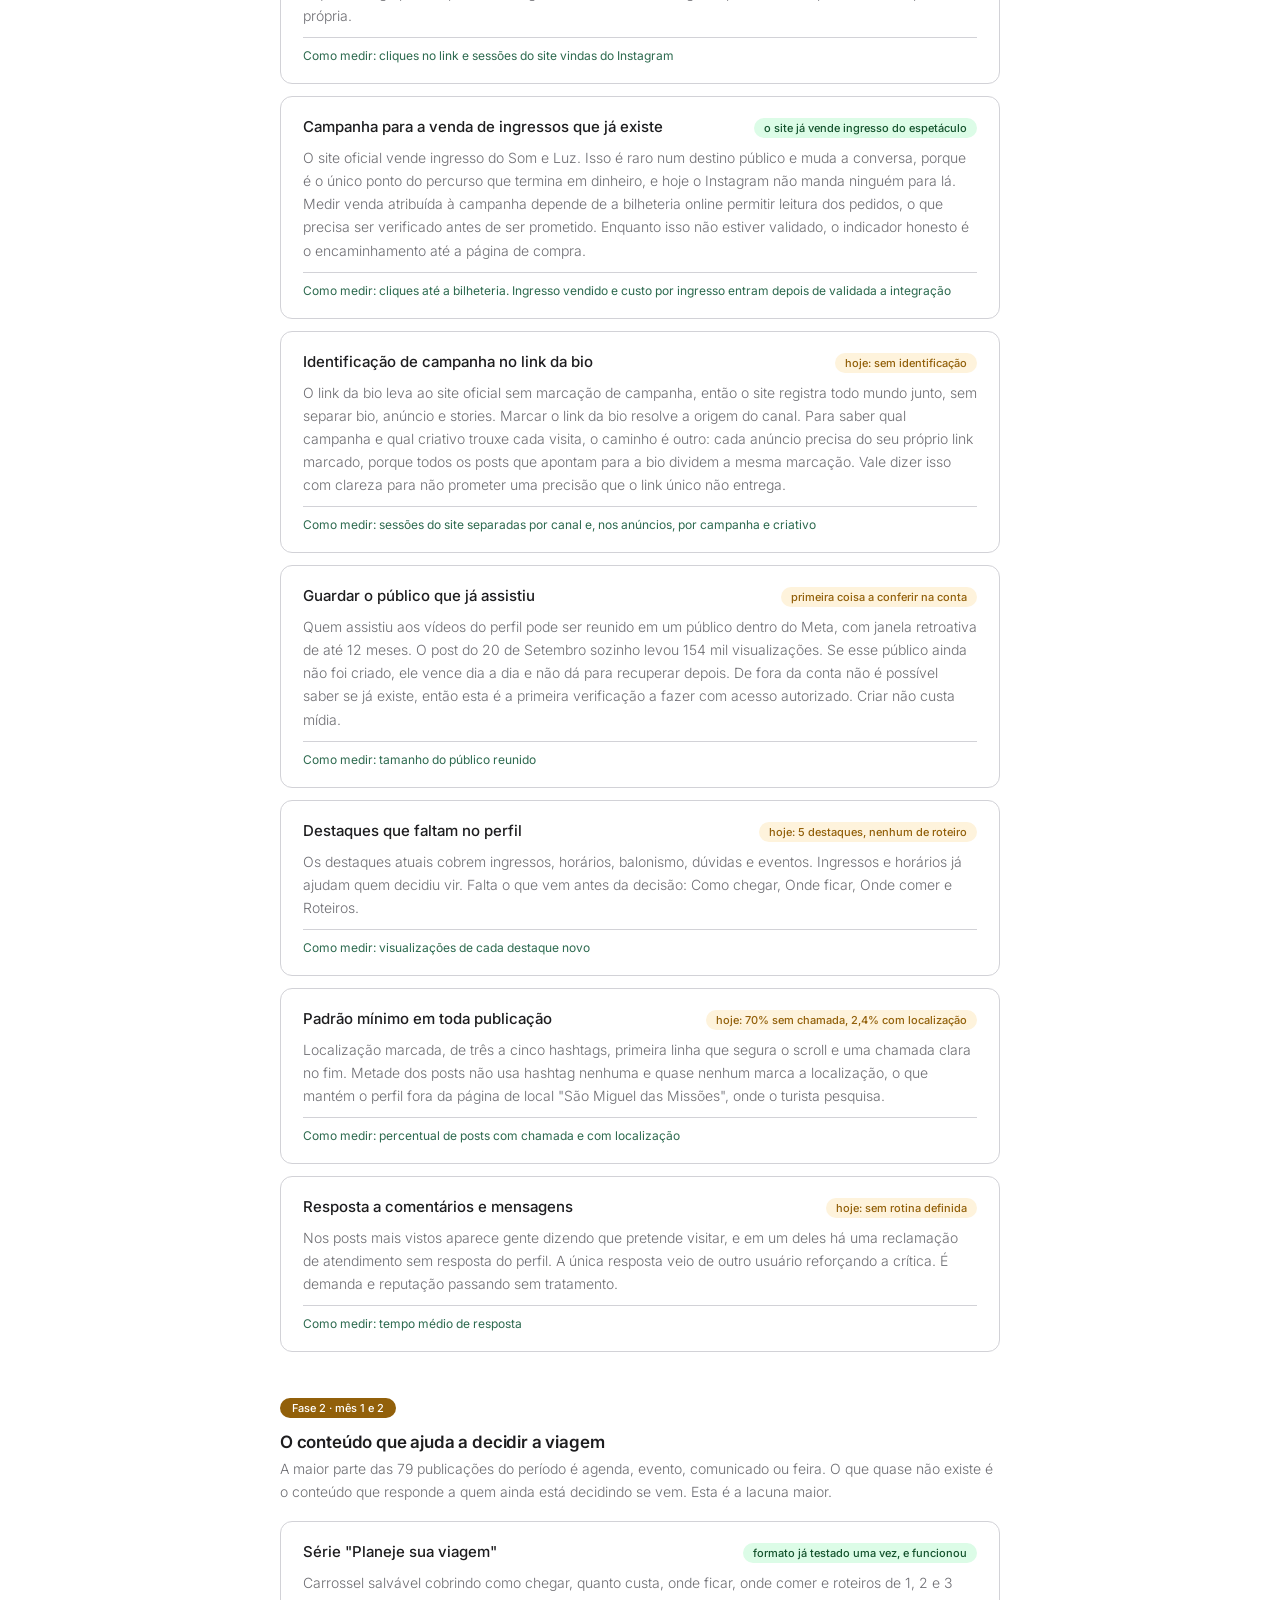
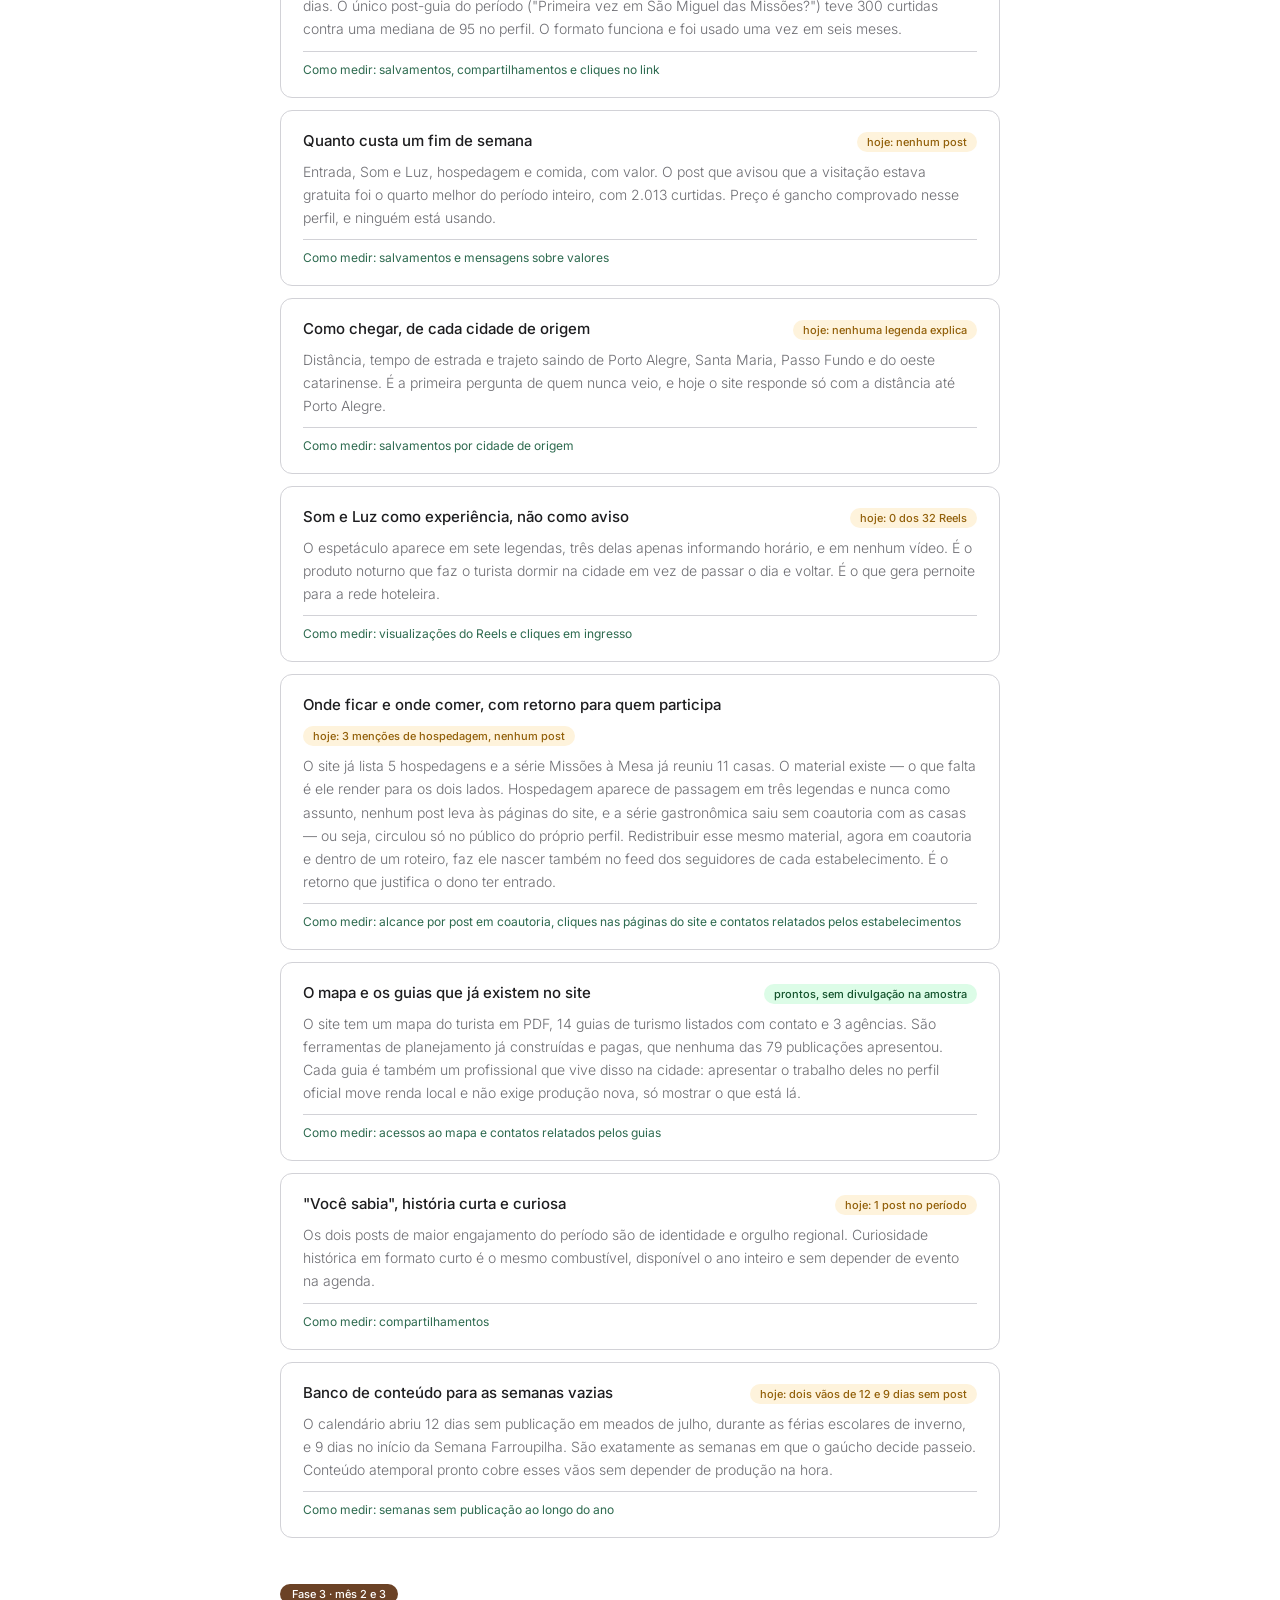
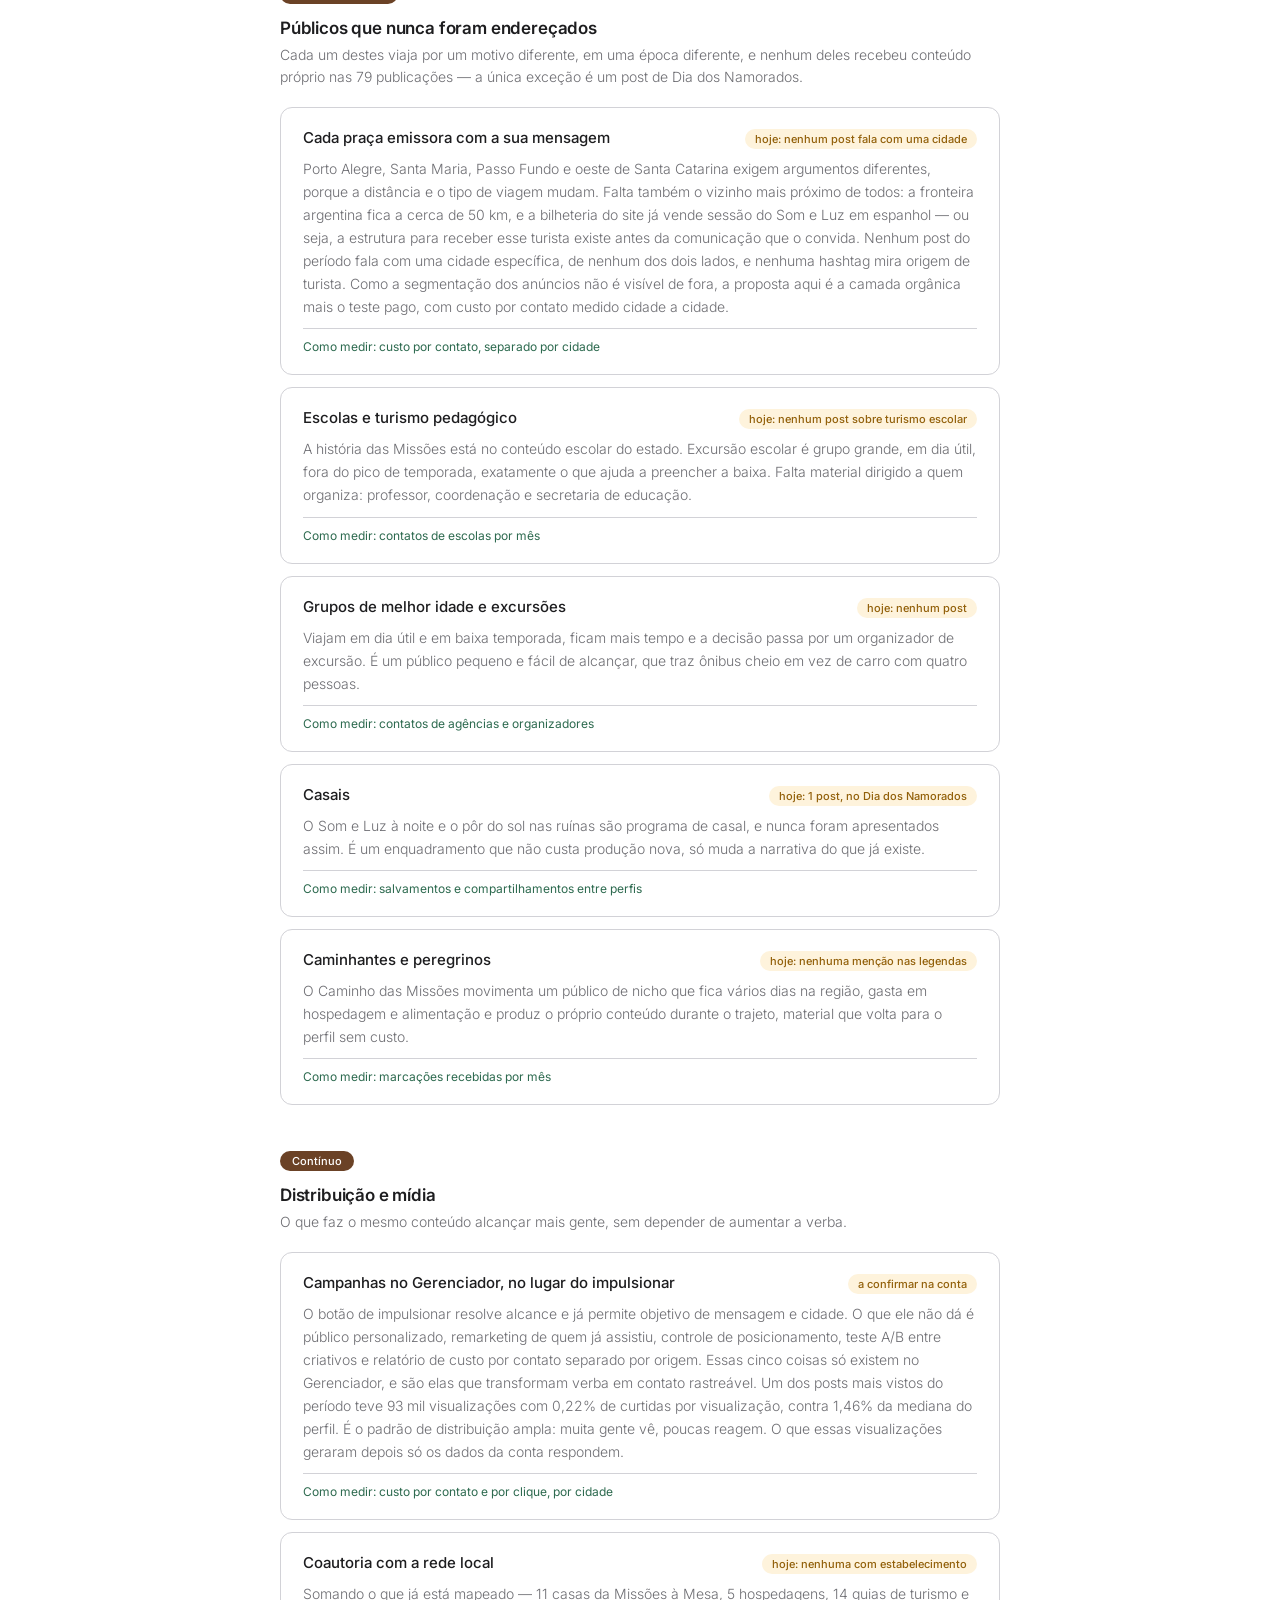
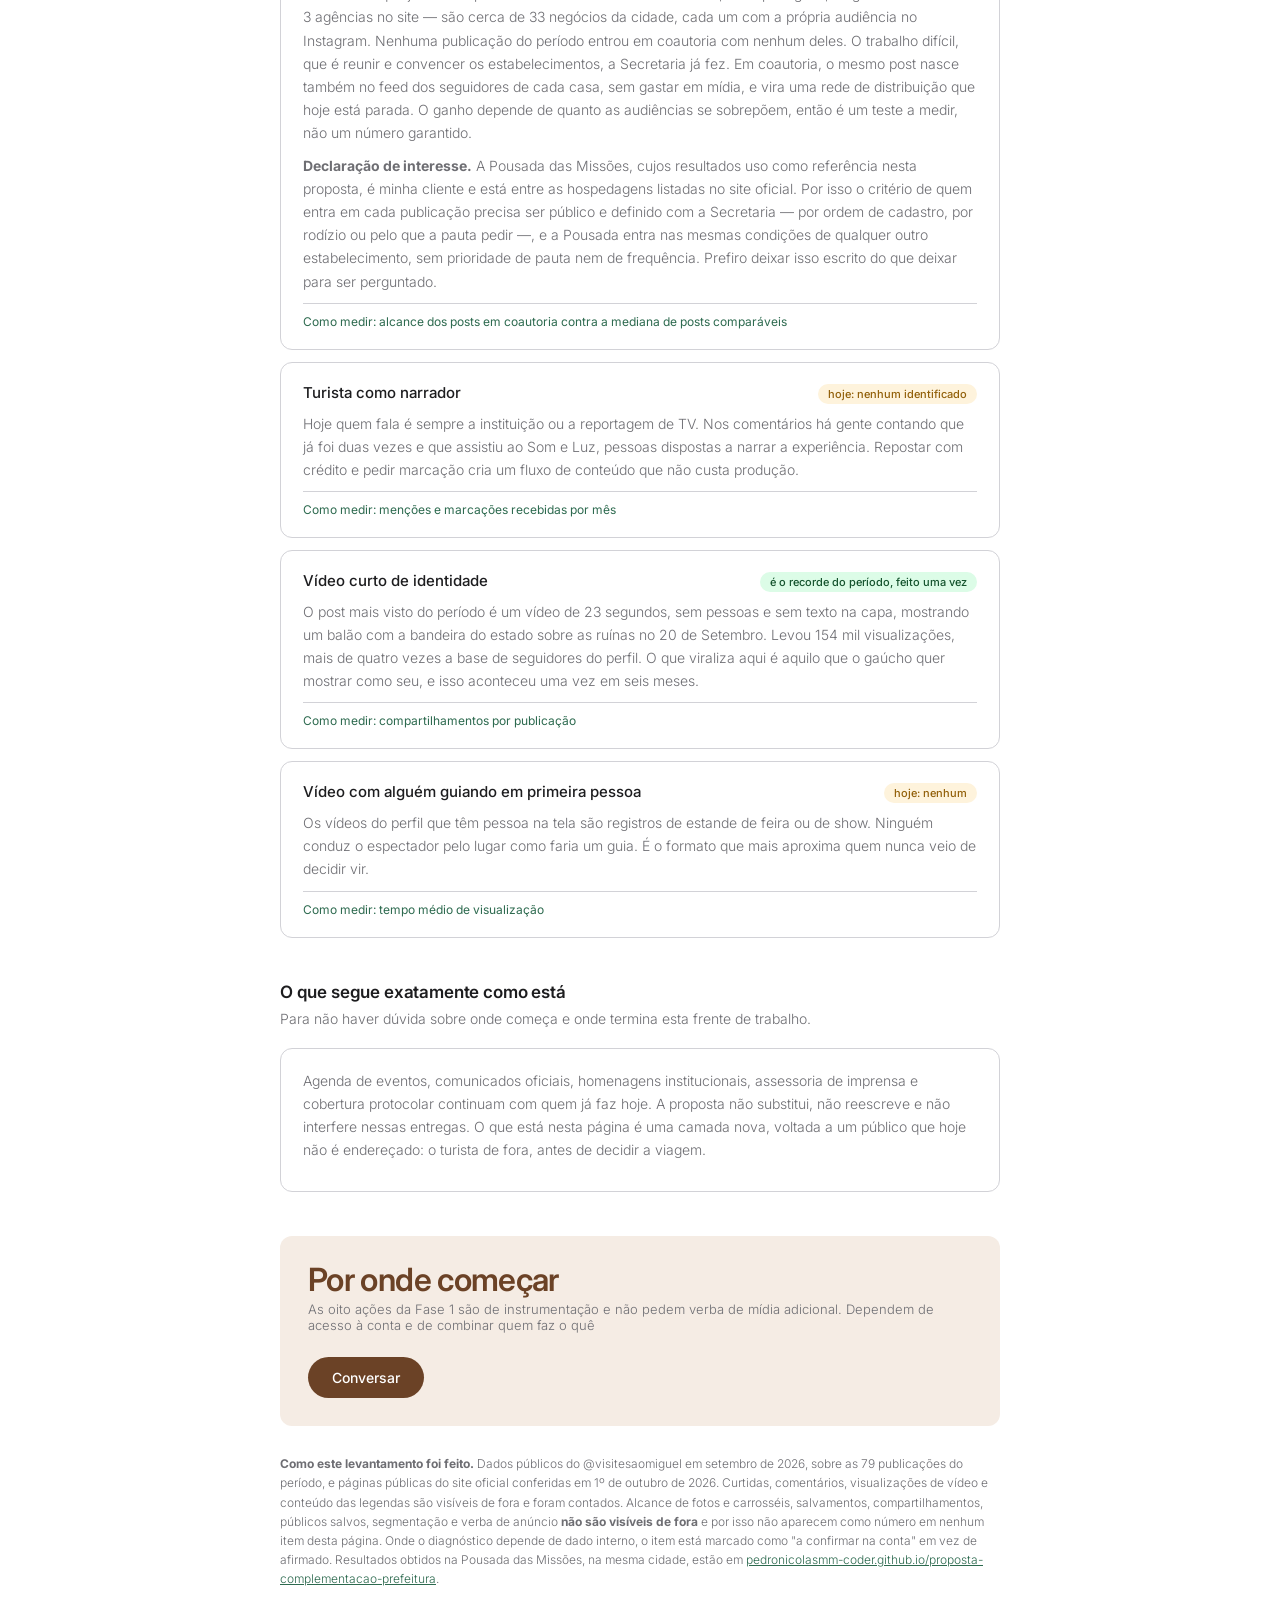
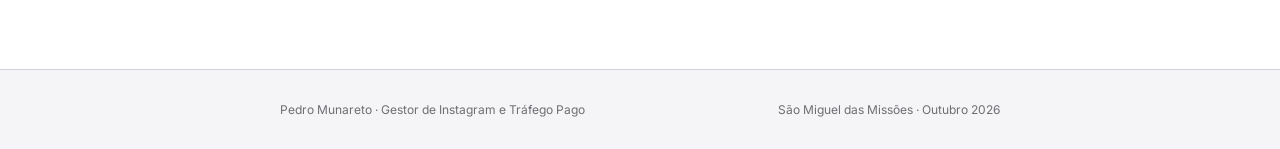
==== commit 66e8dd80: "Tira o numero de desempenho da serie gastronomica O argumento passa a ser de distribuicao, nao de pe" ====
--- a/oportunidades.html
+++ b/oportunidades.html
@@ -172,7 +172,7 @@
           <span class="op-title">Onde ficar e onde comer, com retorno para quem participa</span>
           <span class="op-tag">hoje: 3 menções de hospedagem, nenhum post</span>
         </div>
-        <p class="op-desc">O site já lista 5 hospedagens e a série Missões à Mesa já reuniu 11 casas. O material existe — o que falta é ele render para os dois lados. Hospedagem aparece de passagem em três legendas e nunca como assunto, nenhum post leva às páginas do site, e a série gastronômica ficou em 19 curtidas de mediana contra 95 do perfil. Quem participou quase não viu movimento. Refazer a distribuição dessas casas, agora com coautoria e dentro de um roteiro, entrega ao estabelecimento o retorno que justificou ele entrar.</p>
+        <p class="op-desc">O site já lista 5 hospedagens e a série Missões à Mesa já reuniu 11 casas. O material existe — o que falta é ele render para os dois lados. Hospedagem aparece de passagem em três legendas e nunca como assunto, nenhum post leva às páginas do site, e a série gastronômica saiu sem coautoria com as casas — ou seja, circulou só no público do próprio perfil. Redistribuir esse mesmo material, agora em coautoria e dentro de um roteiro, faz ele nascer também no feed dos seguidores de cada estabelecimento. É o retorno que justifica o dono ter entrado.</p>
         <p class="op-medir">Como medir: alcance por post em coautoria, cliques nas páginas do site e contatos relatados pelos estabelecimentos</p>
       </div>
 
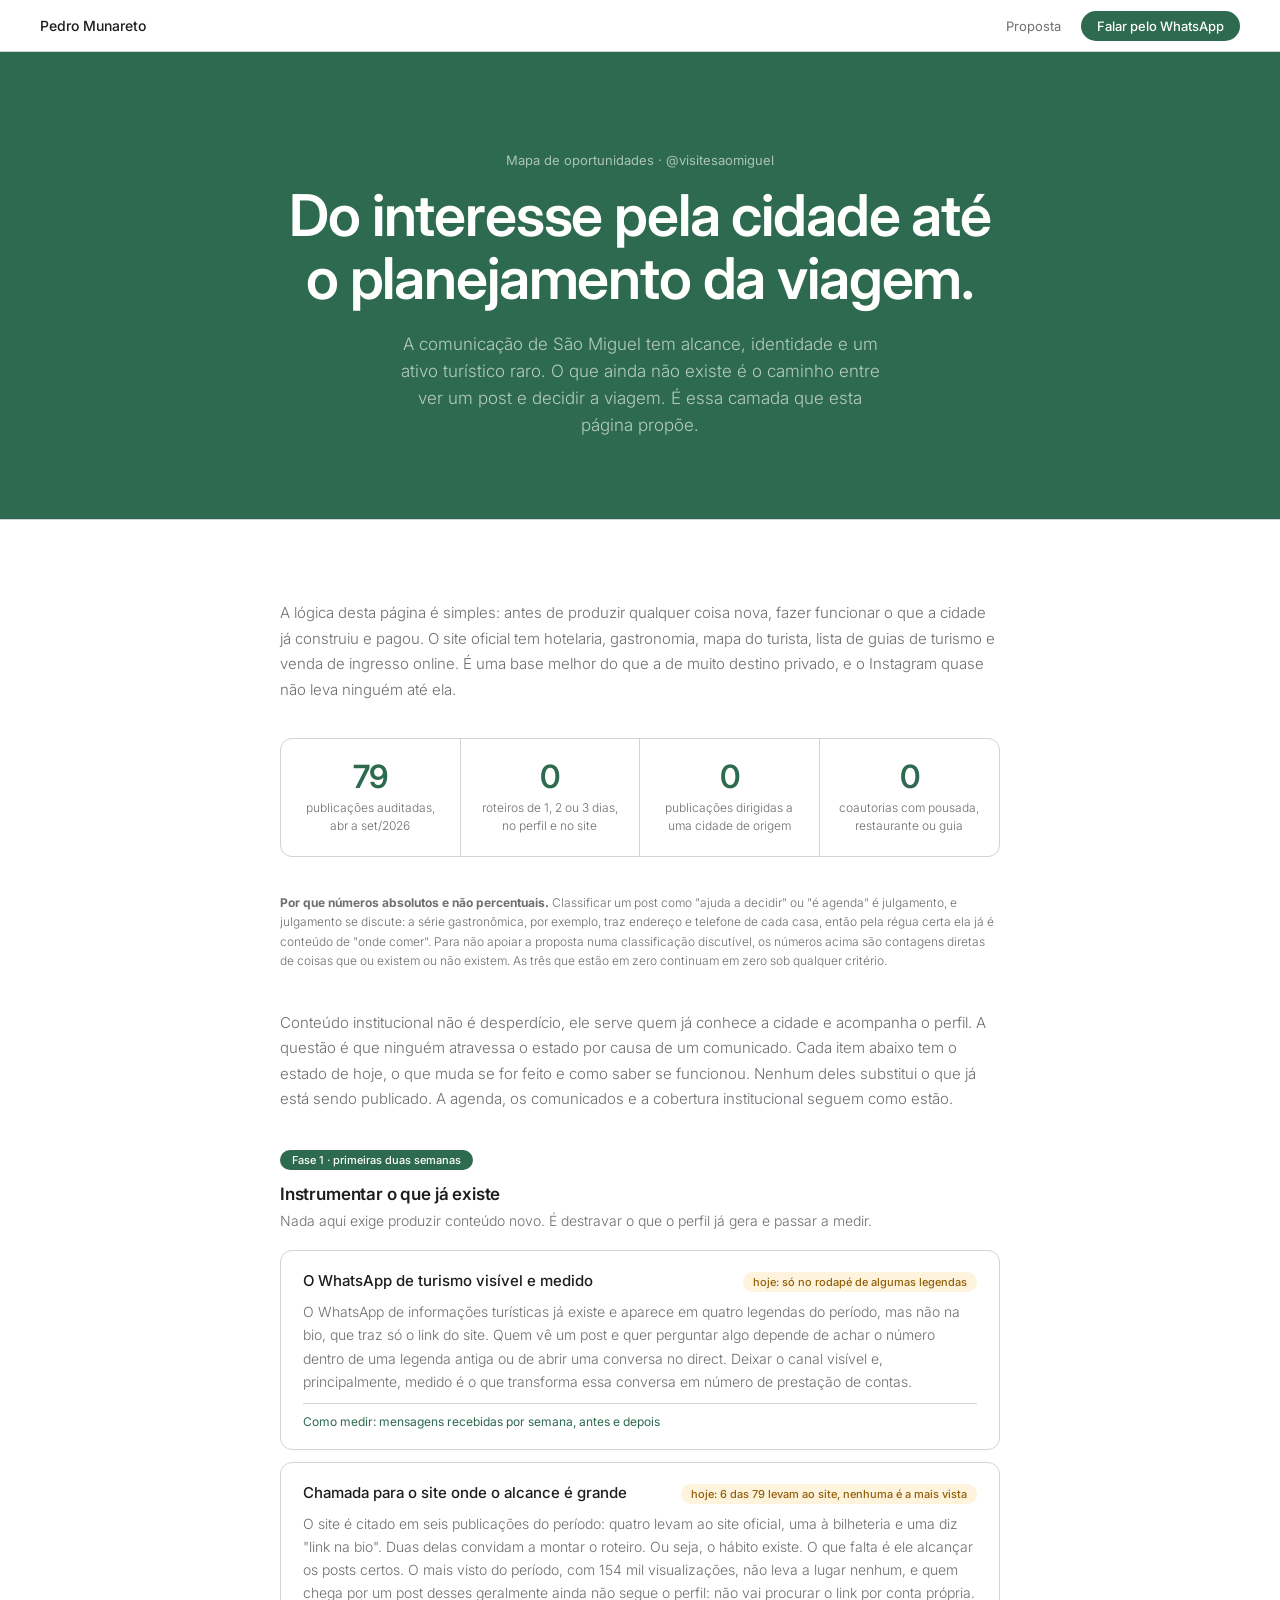
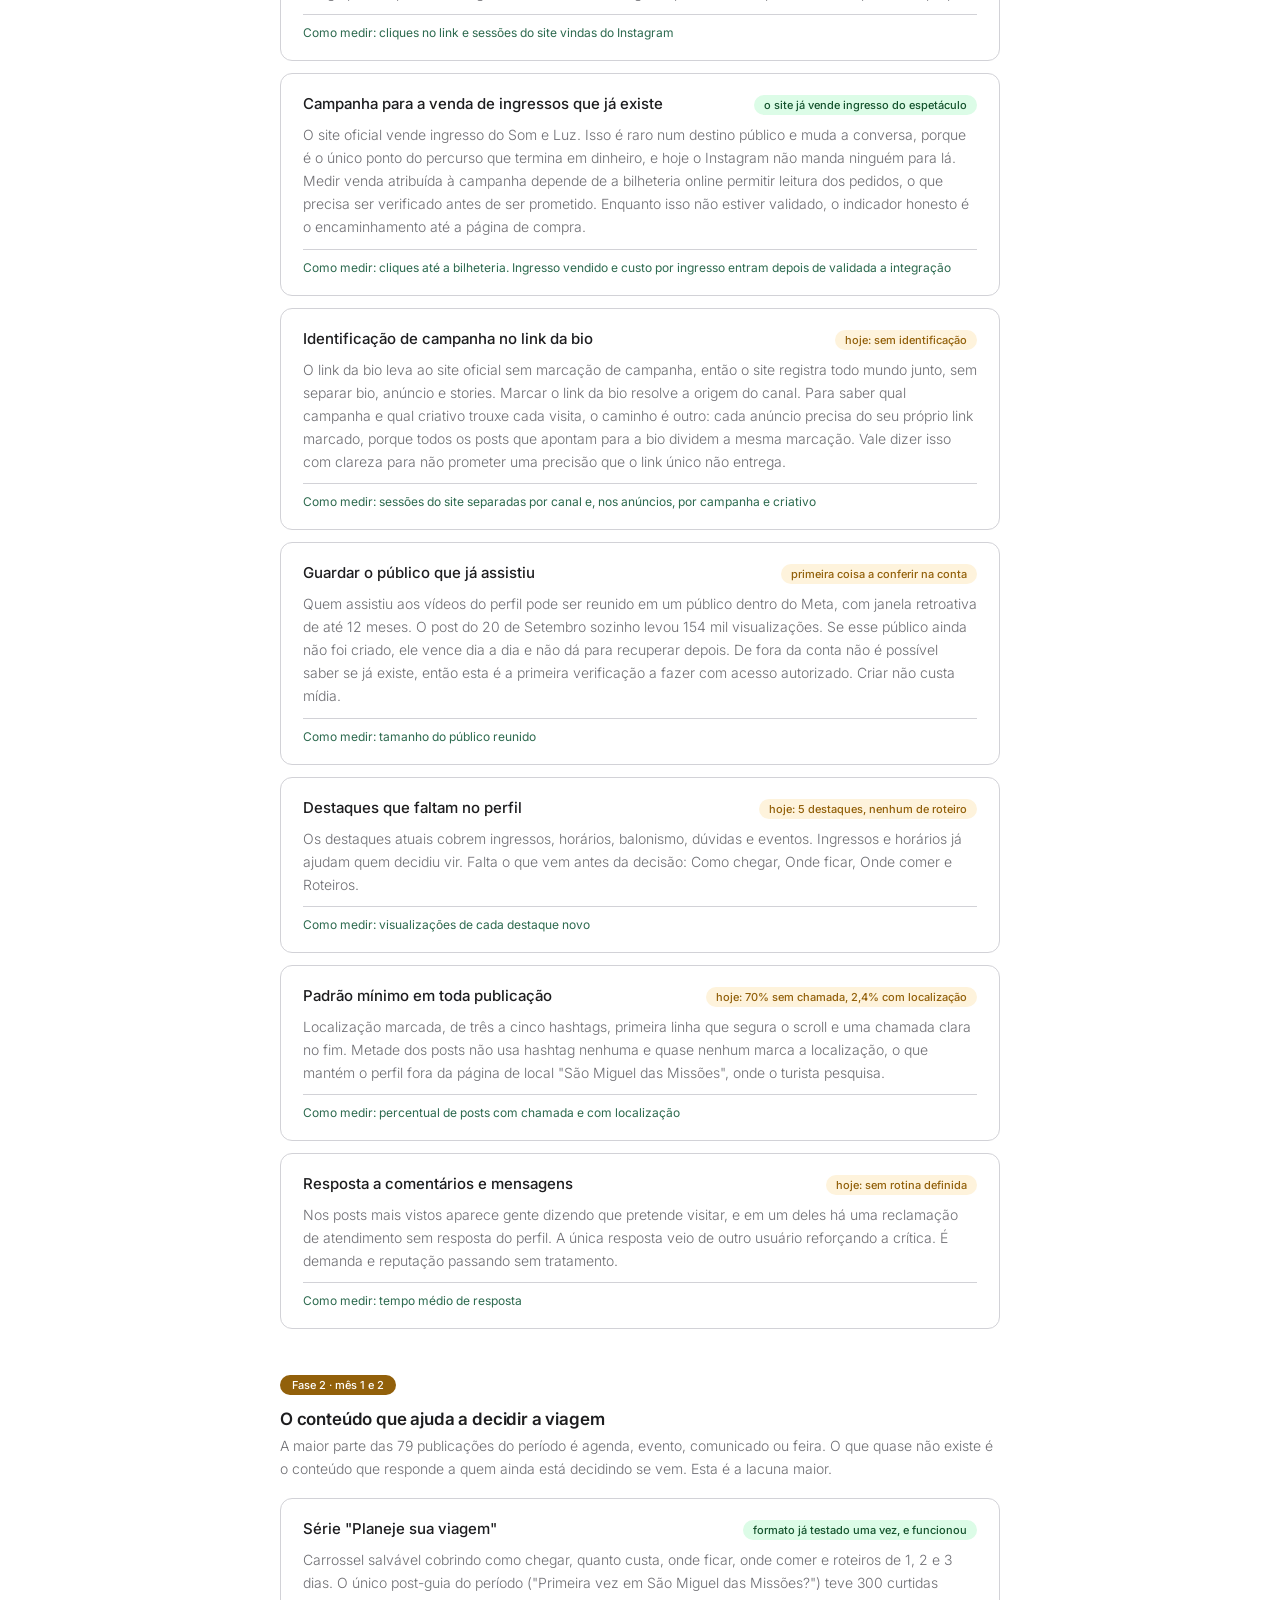
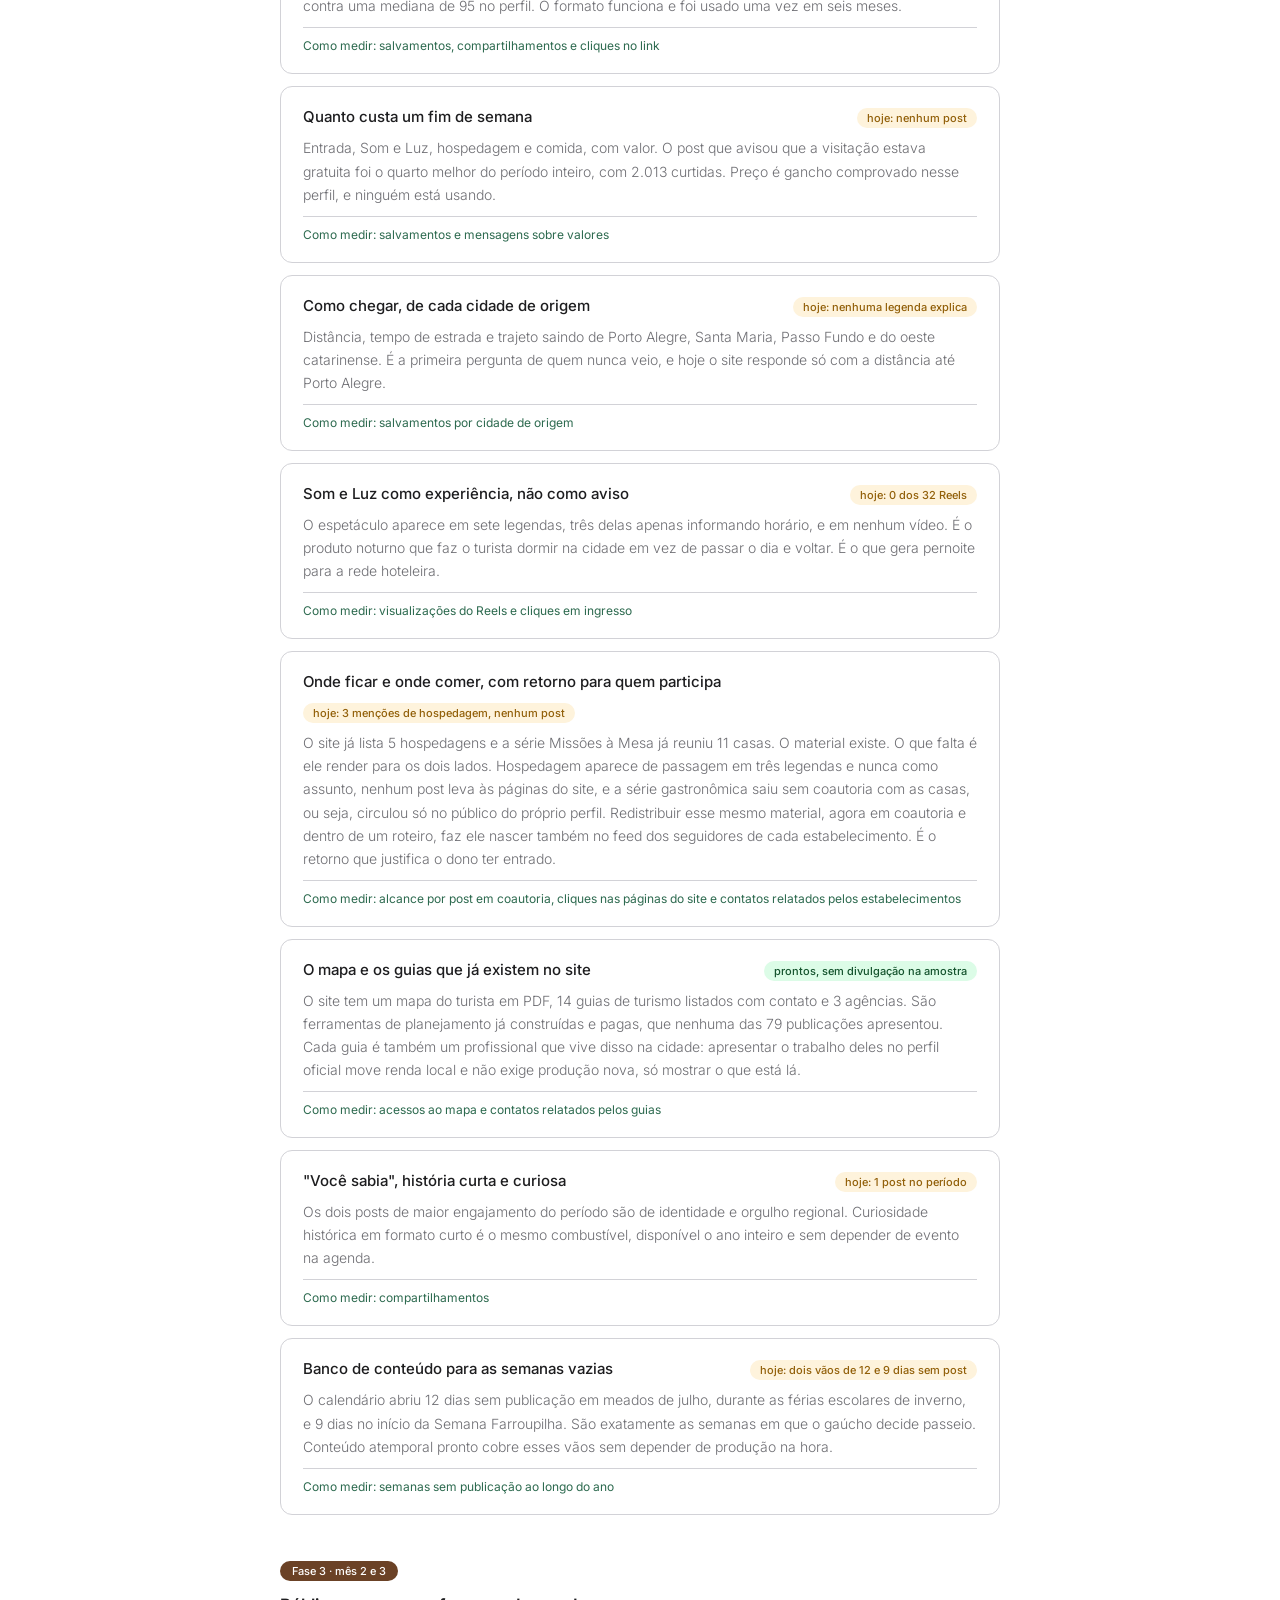
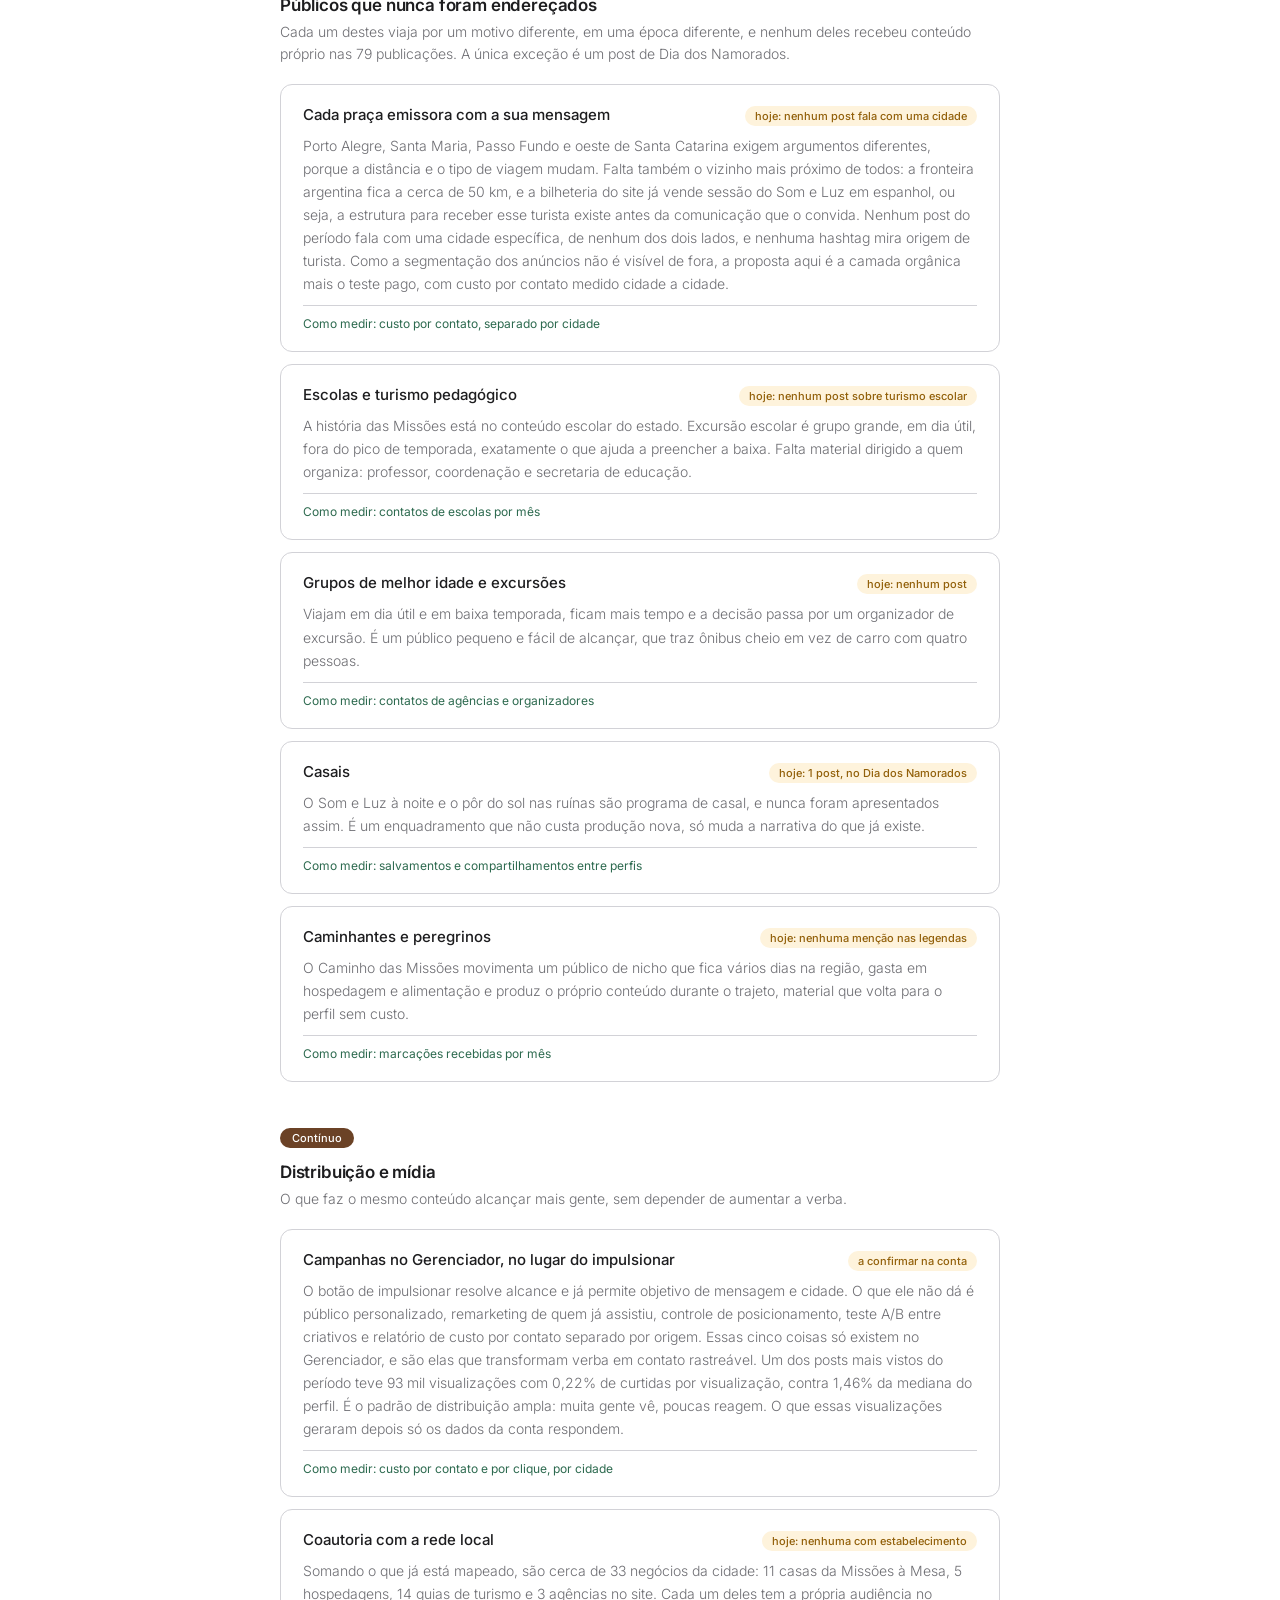
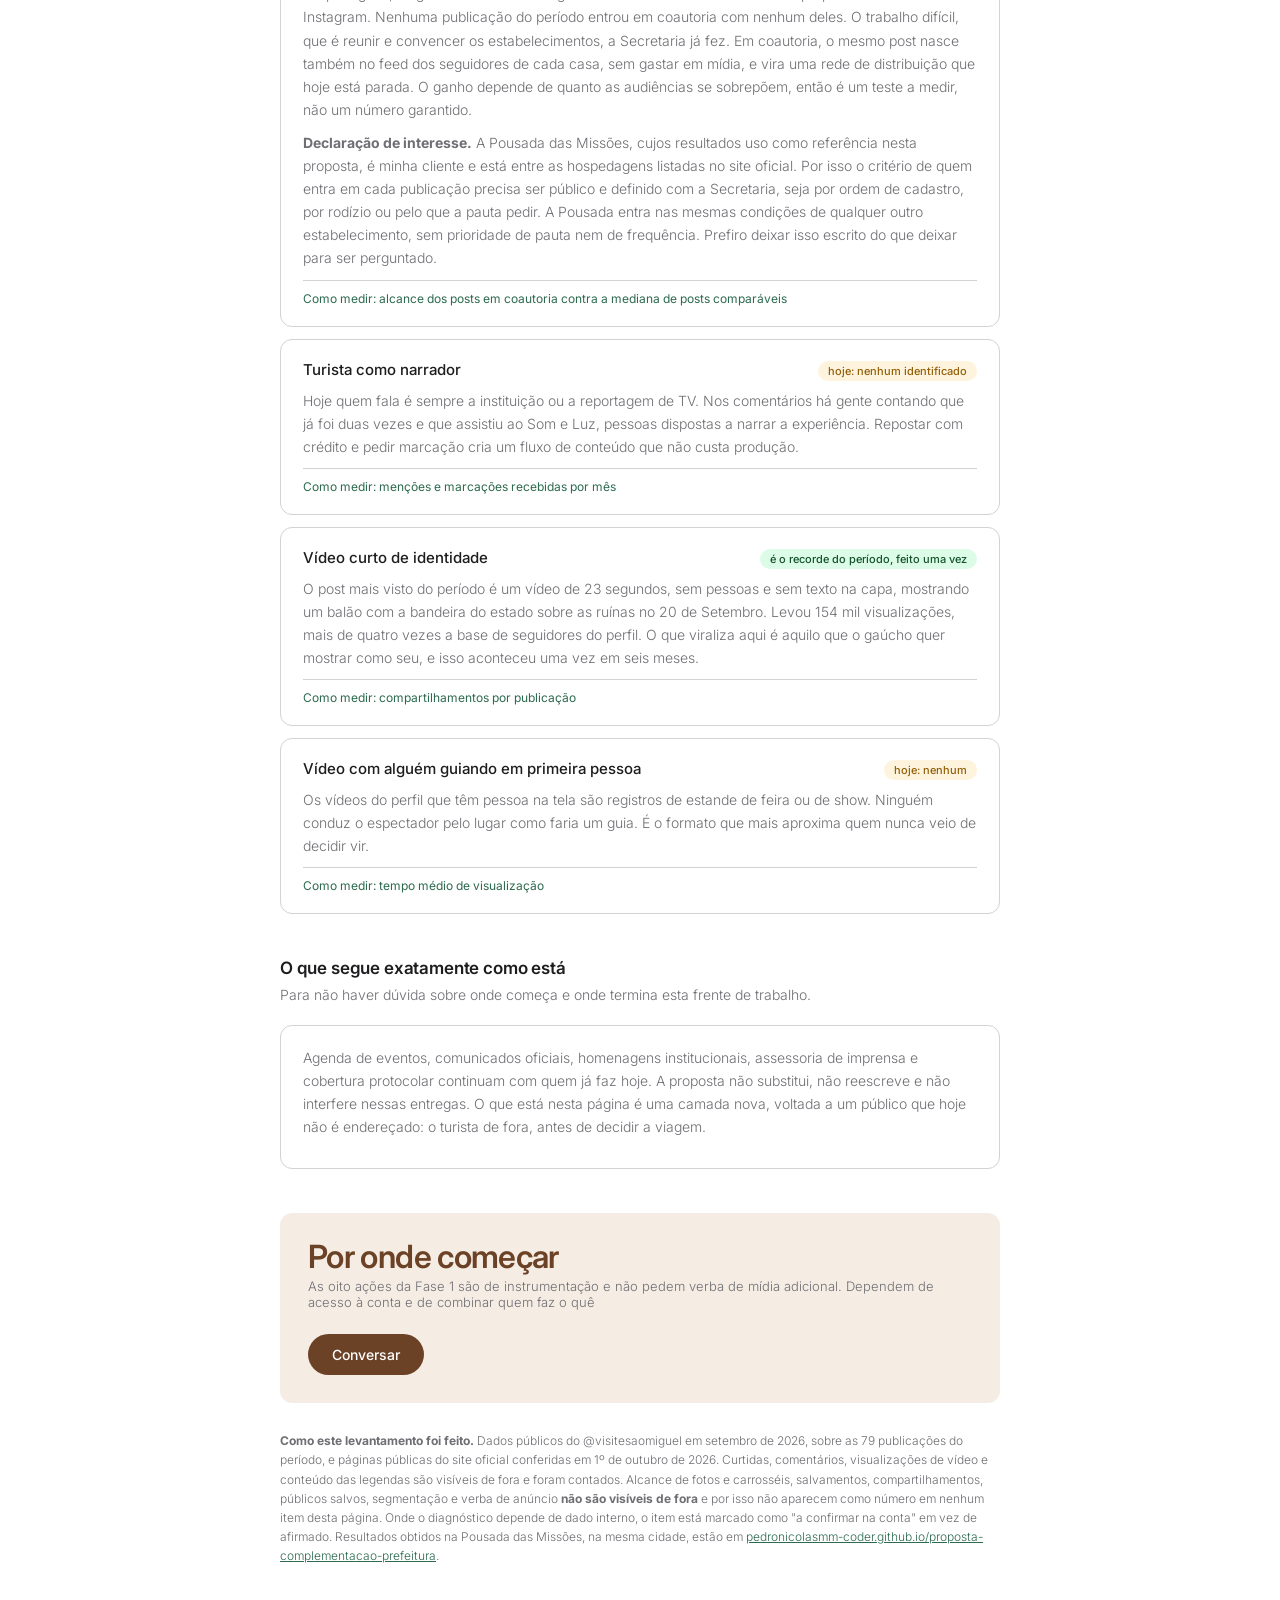
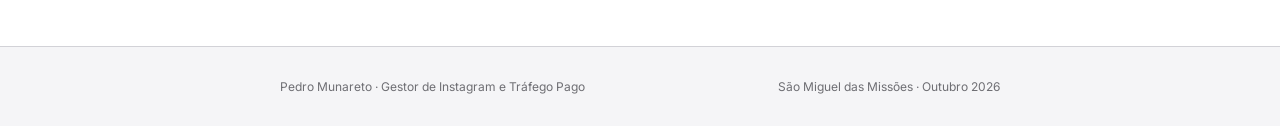
==== commit d4a9449f: "Remove os travessoes reescrevendo as frases Dezessete travessoes nas duas paginas. Cada frase foi re" ====
--- a/oportunidades.html
+++ b/oportunidades.html
@@ -57,7 +57,7 @@
           <span class="op-title">O WhatsApp de turismo visível e medido</span>
           <span class="op-tag">hoje: só no rodapé de algumas legendas</span>
         </div>
-        <p class="op-desc">O WhatsApp de informações turísticas já existe e aparece em quatro legendas do período, mas não na bio — ela traz só o link do site. Quem vê um post e quer perguntar algo depende de achar o número dentro de uma legenda antiga ou de abrir uma conversa no direct. Deixar o canal visível e, principalmente, medido é o que transforma essa conversa em número de prestação de contas.</p>
+        <p class="op-desc">O WhatsApp de informações turísticas já existe e aparece em quatro legendas do período, mas não na bio, que traz só o link do site. Quem vê um post e quer perguntar algo depende de achar o número dentro de uma legenda antiga ou de abrir uma conversa no direct. Deixar o canal visível e, principalmente, medido é o que transforma essa conversa em número de prestação de contas.</p>
         <p class="op-medir">Como medir: mensagens recebidas por semana, antes e depois</p>
       </div>
 
@@ -66,7 +66,7 @@
           <span class="op-title">Chamada para o site onde o alcance é grande</span>
           <span class="op-tag">hoje: 6 das 79 levam ao site, nenhuma é a mais vista</span>
         </div>
-        <p class="op-desc">O site é citado em seis publicações do período: quatro levam ao site oficial, uma à bilheteria e uma diz "link na bio". Duas delas convidam a montar o roteiro. Ou seja, o hábito existe — o que falta é ele alcançar os posts certos. O mais visto do período, com 154 mil visualizações, não leva a lugar nenhum, e quem chega por um post desses geralmente ainda não segue o perfil: não vai procurar o link por conta própria.</p>
+        <p class="op-desc">O site é citado em seis publicações do período: quatro levam ao site oficial, uma à bilheteria e uma diz "link na bio". Duas delas convidam a montar o roteiro. Ou seja, o hábito existe. O que falta é ele alcançar os posts certos. O mais visto do período, com 154 mil visualizações, não leva a lugar nenhum, e quem chega por um post desses geralmente ainda não segue o perfil: não vai procurar o link por conta própria.</p>
         <p class="op-medir">Como medir: cliques no link e sessões do site vindas do Instagram</p>
       </div>
 
@@ -172,7 +172,7 @@
           <span class="op-title">Onde ficar e onde comer, com retorno para quem participa</span>
           <span class="op-tag">hoje: 3 menções de hospedagem, nenhum post</span>
         </div>
-        <p class="op-desc">O site já lista 5 hospedagens e a série Missões à Mesa já reuniu 11 casas. O material existe — o que falta é ele render para os dois lados. Hospedagem aparece de passagem em três legendas e nunca como assunto, nenhum post leva às páginas do site, e a série gastronômica saiu sem coautoria com as casas — ou seja, circulou só no público do próprio perfil. Redistribuir esse mesmo material, agora em coautoria e dentro de um roteiro, faz ele nascer também no feed dos seguidores de cada estabelecimento. É o retorno que justifica o dono ter entrado.</p>
+        <p class="op-desc">O site já lista 5 hospedagens e a série Missões à Mesa já reuniu 11 casas. O material existe. O que falta é ele render para os dois lados. Hospedagem aparece de passagem em três legendas e nunca como assunto, nenhum post leva às páginas do site, e a série gastronômica saiu sem coautoria com as casas, ou seja, circulou só no público do próprio perfil. Redistribuir esse mesmo material, agora em coautoria e dentro de um roteiro, faz ele nascer também no feed dos seguidores de cada estabelecimento. É o retorno que justifica o dono ter entrado.</p>
         <p class="op-medir">Como medir: alcance por post em coautoria, cliques nas páginas do site e contatos relatados pelos estabelecimentos</p>
       </div>
 
@@ -208,14 +208,14 @@
     <div class="bloco">
       <span class="fase tres">Fase 3 · mês 2 e 3</span>
       <h3>Públicos que nunca foram endereçados</h3>
-      <p class="bloco-sub">Cada um destes viaja por um motivo diferente, em uma época diferente, e nenhum deles recebeu conteúdo próprio nas 79 publicações — a única exceção é um post de Dia dos Namorados.</p>
+      <p class="bloco-sub">Cada um destes viaja por um motivo diferente, em uma época diferente, e nenhum deles recebeu conteúdo próprio nas 79 publicações. A única exceção é um post de Dia dos Namorados.</p>
 
       <div class="op">
         <div class="op-head">
           <span class="op-title">Cada praça emissora com a sua mensagem</span>
           <span class="op-tag">hoje: nenhum post fala com uma cidade</span>
         </div>
-        <p class="op-desc">Porto Alegre, Santa Maria, Passo Fundo e oeste de Santa Catarina exigem argumentos diferentes, porque a distância e o tipo de viagem mudam. Falta também o vizinho mais próximo de todos: a fronteira argentina fica a cerca de 50 km, e a bilheteria do site já vende sessão do Som e Luz em espanhol — ou seja, a estrutura para receber esse turista existe antes da comunicação que o convida. Nenhum post do período fala com uma cidade específica, de nenhum dos dois lados, e nenhuma hashtag mira origem de turista. Como a segmentação dos anúncios não é visível de fora, a proposta aqui é a camada orgânica mais o teste pago, com custo por contato medido cidade a cidade.</p>
+        <p class="op-desc">Porto Alegre, Santa Maria, Passo Fundo e oeste de Santa Catarina exigem argumentos diferentes, porque a distância e o tipo de viagem mudam. Falta também o vizinho mais próximo de todos: a fronteira argentina fica a cerca de 50 km, e a bilheteria do site já vende sessão do Som e Luz em espanhol, ou seja, a estrutura para receber esse turista existe antes da comunicação que o convida. Nenhum post do período fala com uma cidade específica, de nenhum dos dois lados, e nenhuma hashtag mira origem de turista. Como a segmentação dos anúncios não é visível de fora, a proposta aqui é a camada orgânica mais o teste pago, com custo por contato medido cidade a cidade.</p>
         <p class="op-medir">Como medir: custo por contato, separado por cidade</p>
       </div>
 
@@ -276,8 +276,8 @@
           <span class="op-title">Coautoria com a rede local</span>
           <span class="op-tag">hoje: nenhuma com estabelecimento</span>
         </div>
-        <p class="op-desc">Somando o que já está mapeado — 11 casas da Missões à Mesa, 5 hospedagens, 14 guias de turismo e 3 agências no site — são cerca de 33 negócios da cidade, cada um com a própria audiência no Instagram. Nenhuma publicação do período entrou em coautoria com nenhum deles. O trabalho difícil, que é reunir e convencer os estabelecimentos, a Secretaria já fez. Em coautoria, o mesmo post nasce também no feed dos seguidores de cada casa, sem gastar em mídia, e vira uma rede de distribuição que hoje está parada. O ganho depende de quanto as audiências se sobrepõem, então é um teste a medir, não um número garantido.</p>
-        <p class="op-desc"><strong>Declaração de interesse.</strong> A Pousada das Missões, cujos resultados uso como referência nesta proposta, é minha cliente e está entre as hospedagens listadas no site oficial. Por isso o critério de quem entra em cada publicação precisa ser público e definido com a Secretaria — por ordem de cadastro, por rodízio ou pelo que a pauta pedir —, e a Pousada entra nas mesmas condições de qualquer outro estabelecimento, sem prioridade de pauta nem de frequência. Prefiro deixar isso escrito do que deixar para ser perguntado.</p>
+        <p class="op-desc">Somando o que já está mapeado, são cerca de 33 negócios da cidade: 11 casas da Missões à Mesa, 5 hospedagens, 14 guias de turismo e 3 agências no site. Cada um deles tem a própria audiência no Instagram. Nenhuma publicação do período entrou em coautoria com nenhum deles. O trabalho difícil, que é reunir e convencer os estabelecimentos, a Secretaria já fez. Em coautoria, o mesmo post nasce também no feed dos seguidores de cada casa, sem gastar em mídia, e vira uma rede de distribuição que hoje está parada. O ganho depende de quanto as audiências se sobrepõem, então é um teste a medir, não um número garantido.</p>
+        <p class="op-desc"><strong>Declaração de interesse.</strong> A Pousada das Missões, cujos resultados uso como referência nesta proposta, é minha cliente e está entre as hospedagens listadas no site oficial. Por isso o critério de quem entra em cada publicação precisa ser público e definido com a Secretaria, seja por ordem de cadastro, por rodízio ou pelo que a pauta pedir. A Pousada entra nas mesmas condições de qualquer outro estabelecimento, sem prioridade de pauta nem de frequência. Prefiro deixar isso escrito do que deixar para ser perguntado.</p>
         <p class="op-medir">Como medir: alcance dos posts em coautoria contra a mediana de posts comparáveis</p>
       </div>
 
